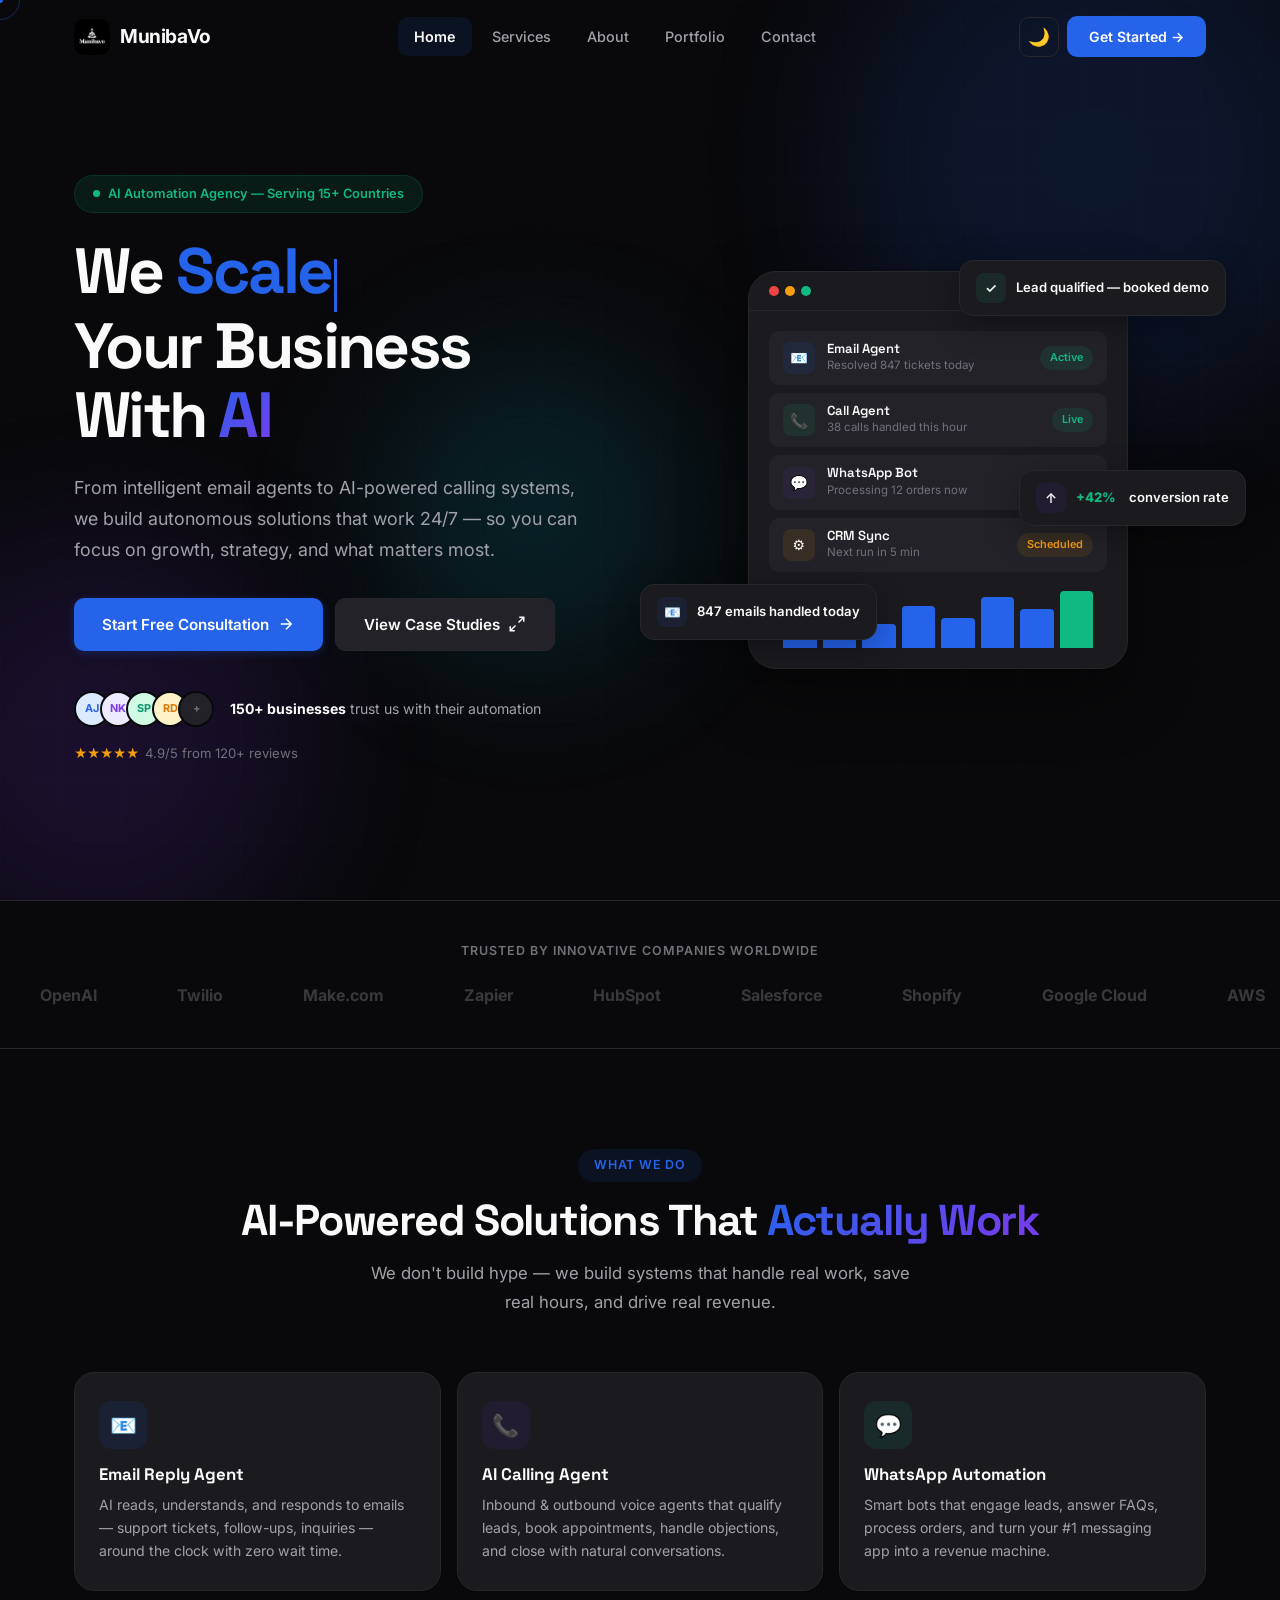
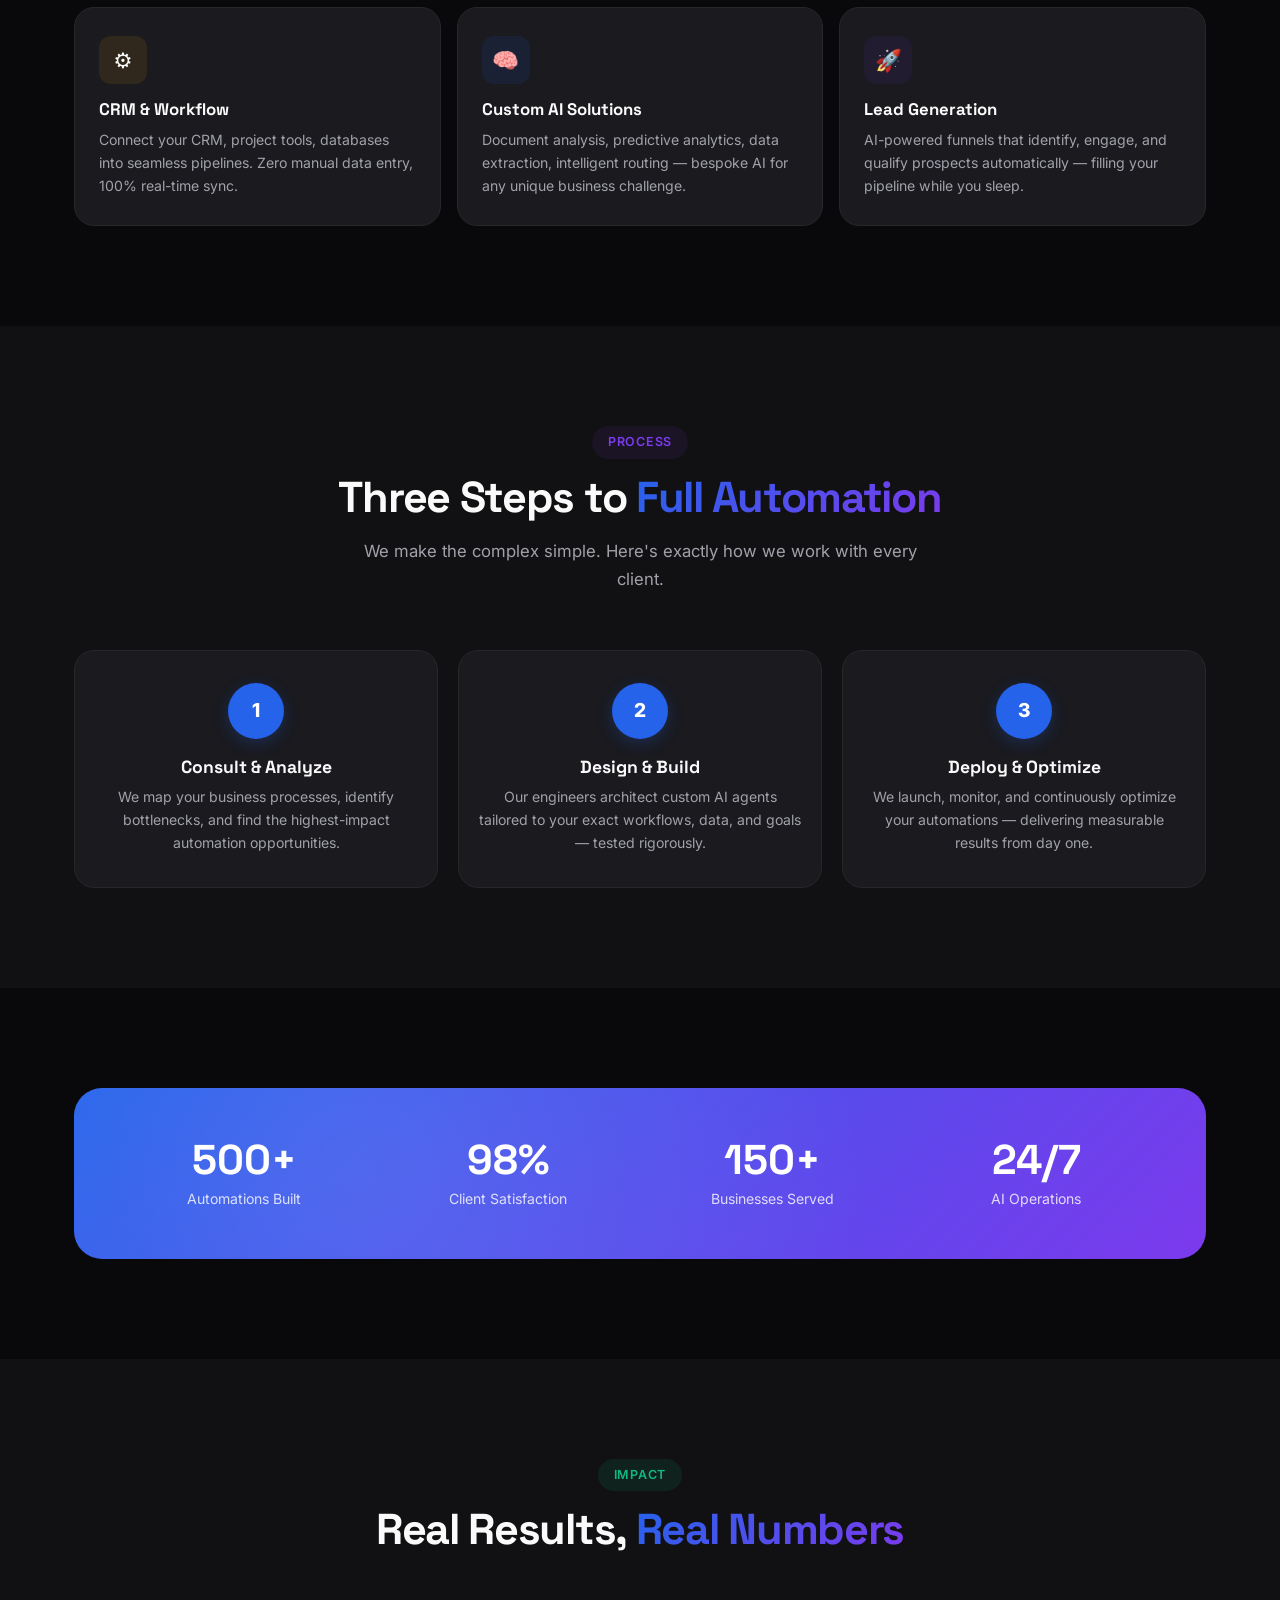
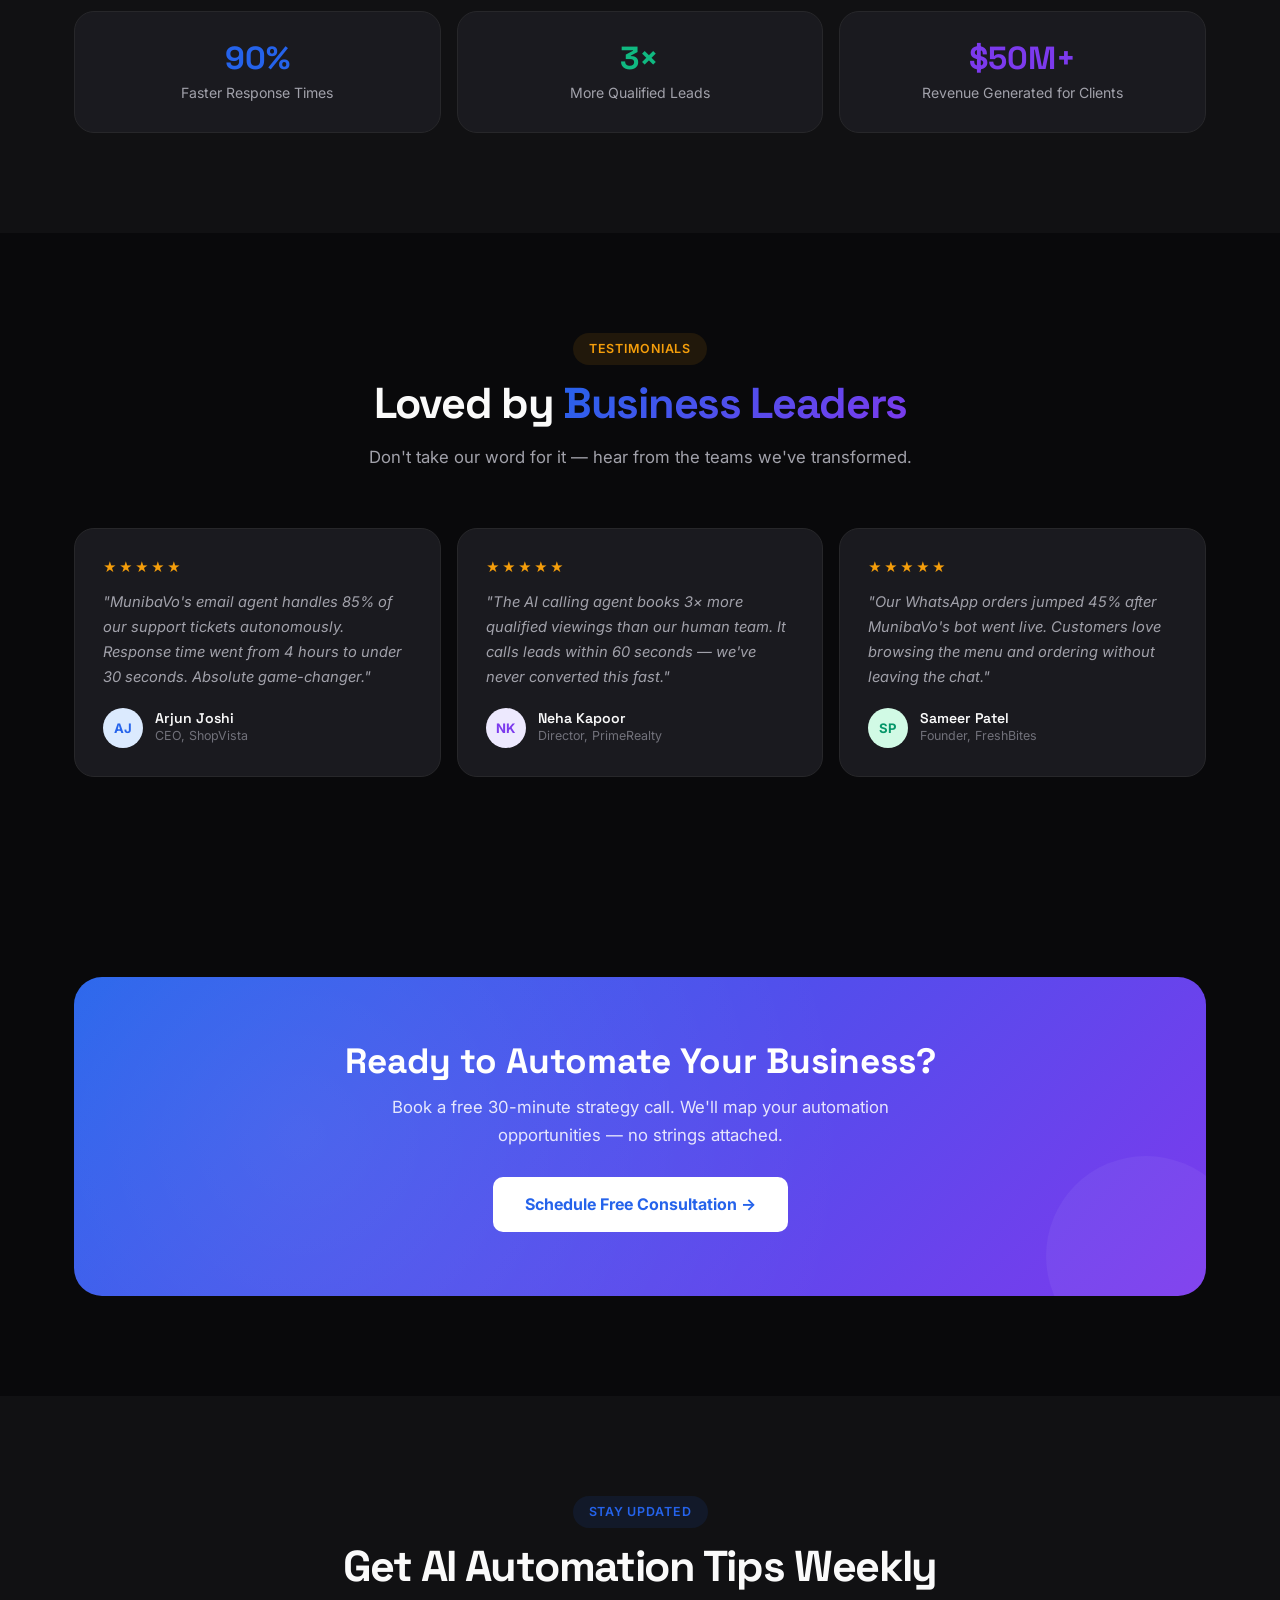
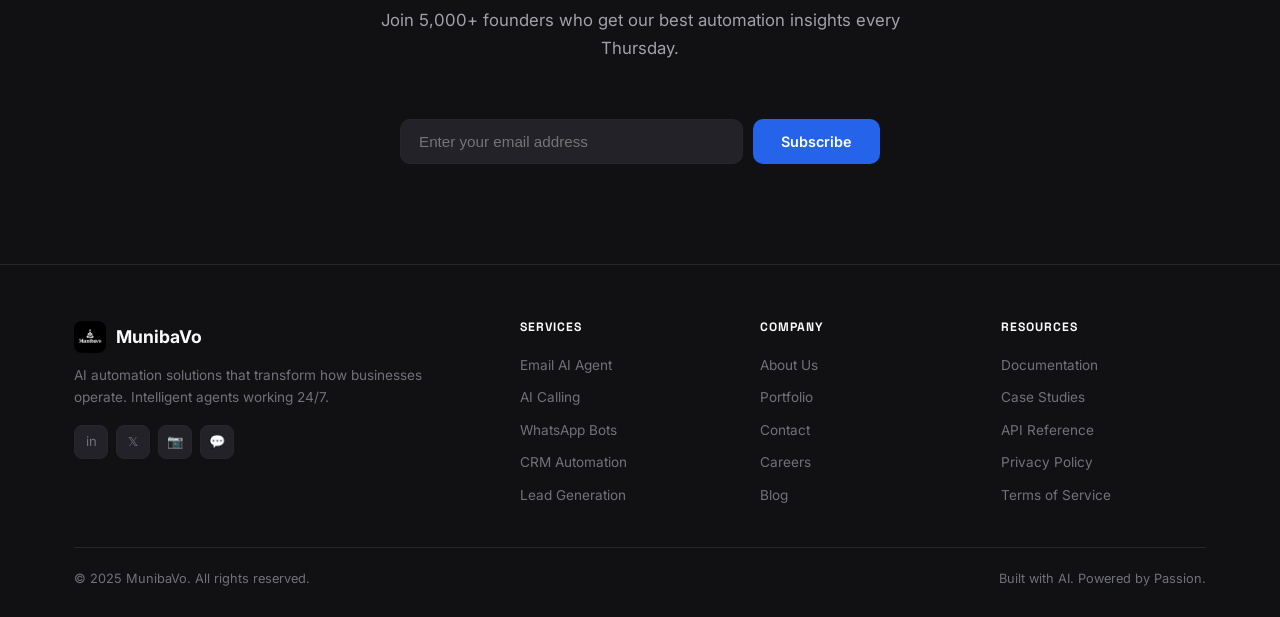
==== index.html @ b60e2e7e "logoaddded" ====
<!DOCTYPE html>
<html lang="en" data-theme="dark">

<head>
  <meta charset="UTF-8">
  <meta name="viewport" content="width=device-width, initial-scale=1.0">
  <title>MunibaVo — Automate Everything. Grow Faster.</title>
  <meta name="description"
    content="MunibaVo is a professional AI automation agency. Email agents, AI calling, WhatsApp bots, CRM automation, custom AI solutions.">
  <link rel="icon" type="image/png" href="logo.png">
  <link rel="preconnect" href="https://fonts.googleapis.com">
  <link rel="preconnect" href="https://fonts.gstatic.com" crossorigin>
  <link
    href="https://fonts.googleapis.com/css2?family=Inter:wght@300;400;500;600;700;800;900&family=Space+Grotesk:wght@400;500;600;700&display=swap"
    rel="stylesheet">
  <link rel="stylesheet" href="styles.css">
</head>

<body>

  <div id="scrollBar"></div>
  <div class="cur-ring" id="curR"></div>
  <div class="cur-dot" id="curD"></div>

  <!-- NAV -->
  <nav class="nav" id="nav">
    <div class="container nav-in">
      <a href="index.html" class="nav-logo"><img src="logo.png" alt="MunibaVo Logo" class="logo-img">MunibaVo</a>
      <div class="nav-links" id="navL">
        <a href="index.html" class="nl-link act" data-page="home">Home</a>
        <a href="services.html" class="nl-link" data-page="services">Services</a>
        <a href="about.html" class="nl-link" data-page="about">About</a>
        <a href="portfolio.html" class="nl-link" data-page="portfolio">Portfolio</a>
        <a href="contact.html" class="nl-link" data-page="contact">Contact</a>
      </div>
      <div class="nav-r">
        <button class="th-btn" id="thBtn" onclick="togTheme()" aria-label="Toggle theme"><span
            id="thI">🌙</span></button>
        <a href="contact.html" class="nav-cta">Get Started →</a>
        <button class="ham" id="ham" onclick="togMob()"
          aria-label="Menu"><span></span><span></span><span></span></button>
      </div>
    </div>
  </nav>
  <div class="mob-ov" id="mobOv" onclick="togMob()"></div>
  <div class="mob-dr" id="mobDr">
    <a href="index.html" class="nl-link act" data-page="home">Home</a>
    <a href="services.html" class="nl-link" data-page="services">Services</a>
    <a href="about.html" class="nl-link" data-page="about">About</a>
    <a href="portfolio.html" class="nl-link" data-page="portfolio">Portfolio</a>
    <a href="contact.html" class="nl-link" data-page="contact">Contact</a>
  </div>

  <!-- HERO -->
  <section class="hero">
    <div class="hero-bg">
      <div class="h-orb h-orb1"></div>
      <div class="h-orb h-orb2"></div>
      <div class="h-orb h-orb3"></div>
      <div class="h-grid"></div>
    </div>
    <div class="container">
      <div class="hero-wrap">
        <div class="hero-left">
          <div class="h-badge rv"><span class="pulse"></span>AI Automation Agency — Serving 15+ Countries</div>
          <h1 class="rv" style="transition-delay:.06s">We <span class="tw-w"><span class="tw-t" id="twT"></span><span
                class="tw-c"></span></span><br>Your Business With <span class="grad-tx">AI</span></h1>
          <p class="hero-desc rv" style="transition-delay:.12s">From intelligent email agents to AI-powered calling
            systems, we build autonomous solutions that work 24/7 — so you can focus on growth, strategy, and what
            matters most.</p>
          <div class="hero-btns rv" style="transition-delay:.18s">
            <a href="contact.html" class="btn btn-p">Start Free Consultation <svg viewBox="0 0 24 24">
                <path d="M5 12h14M12 5l7 7-7 7" />
              </svg></a>
            <a href="portfolio.html" class="btn btn-s">View Case Studies <svg viewBox="0 0 24 24">
                <path d="M15 3h6v6M9 21H3v-6M21 3l-7 7M3 21l7-7" />
              </svg></a>
          </div>
          <div class="h-proof rv" style="transition-delay:.24s">
            <div class="av-stack">
              <div class="av av1">AJ</div>
              <div class="av av2">NK</div>
              <div class="av av3">SP</div>
              <div class="av av4">RD</div>
              <div class="av av5">+</div>
            </div>
            <div class="proof-tx"><strong>150+ businesses</strong> trust us with their automation</div>
          </div>
          <div class="h-trust rv" style="transition-delay:.3s"><span class="star">★★★★★</span><span>4.9/5 from 120+
              reviews</span></div>
        </div>
        <div class="hero-right rv-s" style="transition-delay:.2s">
          <div class="dash-mock">
            <div class="dash-bar">
              <div class="dash-dot dd-r"></div>
              <div class="dash-dot dd-y"></div>
              <div class="dash-dot dd-g"></div>
            </div>
            <div class="dash-body">
              <div class="dash-row">
                <div class="dash-icon di-b">📧</div>
                <div class="dash-info">
                  <h4>Email Agent</h4>
                  <p>Resolved 847 tickets today</p>
                </div>
                <div class="dash-badge db-grn">Active</div>
              </div>
              <div class="dash-row">
                <div class="dash-icon di-g">📞</div>
                <div class="dash-info">
                  <h4>Call Agent</h4>
                  <p>38 calls handled this hour</p>
                </div>
                <div class="dash-badge db-grn">Live</div>
              </div>
              <div class="dash-row">
                <div class="dash-icon di-p">💬</div>
                <div class="dash-info">
                  <h4>WhatsApp Bot</h4>
                  <p>Processing 12 orders now</p>
                </div>
                <div class="dash-badge db-ac">Running</div>
              </div>
              <div class="dash-row">
                <div class="dash-icon di-a">⚙️</div>
                <div class="dash-info">
                  <h4>CRM Sync</h4>
                  <p>Next run in 5 min</p>
                </div>
                <div class="dash-badge db-amb">Scheduled</div>
              </div>
              <div class="dash-chart">
                <div class="chart-bar"></div>
                <div class="chart-bar"></div>
                <div class="chart-bar"></div>
                <div class="chart-bar"></div>
                <div class="chart-bar"></div>
                <div class="chart-bar"></div>
                <div class="chart-bar"></div>
                <div class="chart-bar"></div>
              </div>
            </div>
          </div>
          <div class="float-card fc1">
            <div class="fc-ico fi-g">✓</div>Lead qualified — booked demo
          </div>
          <div class="float-card fc2">
            <div class="fc-ico fi-b">📧</div>847 emails handled today
          </div>
          <div class="float-card fc3">
            <div class="fc-ico fi-p">↑</div><span style="color:var(--grn);font-weight:800">+42%</span>&nbsp;conversion
            rate
          </div>
        </div>
      </div>
    </div>
  </section>

  <!-- MARQUEE -->
  <section class="marquee-sec">
    <div class="marquee-label rv">Trusted by innovative companies worldwide</div>
    <div class="marquee-track" id="mqTrack">
      <span class="mq-item">OpenAI</span><span class="mq-item">Twilio</span><span class="mq-item">Make.com</span><span
        class="mq-item">Zapier</span><span class="mq-item">HubSpot</span><span class="mq-item">Salesforce</span><span
        class="mq-item">Shopify</span><span class="mq-item">Google Cloud</span><span class="mq-item">AWS</span><span
        class="mq-item">Anthropic</span>
      <span class="mq-item">OpenAI</span><span class="mq-item">Twilio</span><span class="mq-item">Make.com</span><span
        class="mq-item">Zapier</span><span class="mq-item">HubSpot</span><span class="mq-item">Salesforce</span><span
        class="mq-item">Shopify</span><span class="mq-item">Google Cloud</span><span class="mq-item">AWS</span><span
        class="mq-item">Anthropic</span>
    </div>
  </section>

  <!-- FEATURES -->
  <section>
    <div class="container">
      <div class="sec-hdr">
        <span class="slabel sl-b rv">What We Do</span>
        <h2 class="sh rv" style="transition-delay:.05s">AI-Powered Solutions That <span class="grad-tx">Actually
            Work</span></h2>
        <p class="ss rv" style="transition-delay:.1s">We don't build hype — we build systems that handle real work, save
          real hours, and drive real revenue.</p>
      </div>
      <div class="feat-grid">
        <div class="card feat-card rv">
          <div class="fi fi-b">📧</div>
          <h3>Email Reply Agent</h3>
          <p>AI reads, understands, and responds to emails — support tickets, follow-ups, inquiries — around the clock
            with zero wait time.</p>
        </div>
        <div class="card feat-card rv" style="transition-delay:.06s">
          <div class="fi fi-p">📞</div>
          <h3>AI Calling Agent</h3>
          <p>Inbound & outbound voice agents that qualify leads, book appointments, handle objections, and close with
            natural conversations.</p>
        </div>
        <div class="card feat-card rv" style="transition-delay:.12s">
          <div class="fi fi-g">💬</div>
          <h3>WhatsApp Automation</h3>
          <p>Smart bots that engage leads, answer FAQs, process orders, and turn your #1 messaging app into a revenue
            machine.</p>
        </div>
        <div class="card feat-card rv" style="transition-delay:.06s">
          <div class="fi fi-a">⚙️</div>
          <h3>CRM & Workflow</h3>
          <p>Connect your CRM, project tools, databases into seamless pipelines. Zero manual data entry, 100% real-time
            sync.</p>
        </div>
        <div class="card feat-card rv" style="transition-delay:.12s">
          <div class="fi fi-b">🧠</div>
          <h3>Custom AI Solutions</h3>
          <p>Document analysis, predictive analytics, data extraction, intelligent routing — bespoke AI for any unique
            business challenge.</p>
        </div>
        <div class="card feat-card rv" style="transition-delay:.18s">
          <div class="fi fi-p">🚀</div>
          <h3>Lead Generation</h3>
          <p>AI-powered funnels that identify, engage, and qualify prospects automatically — filling your pipeline while
            you sleep.</p>
        </div>
      </div>
    </div>
  </section>

  <!-- HOW IT WORKS -->
  <section style="background:var(--bg2)">
    <div class="container">
      <div class="sec-hdr">
        <span class="slabel sl-p rv">Process</span>
        <h2 class="sh rv" style="transition-delay:.05s">Three Steps to <span class="grad-tx">Full Automation</span></h2>
        <p class="ss rv" style="transition-delay:.1s">We make the complex simple. Here's exactly how we work with every
          client.</p>
      </div>
      <div class="how-grid">
        <div class="card how-card rv">
          <div class="hw-n">1</div>
          <h3>Consult & Analyze</h3>
          <p>We map your business processes, identify bottlenecks, and find the highest-impact automation opportunities.
          </p>
        </div>
        <div class="card how-card rv" style="transition-delay:.1s">
          <div class="hw-n">2</div>
          <h3>Design & Build</h3>
          <p>Our engineers architect custom AI agents tailored to your exact workflows, data, and goals — tested
            rigorously.</p>
        </div>
        <div class="card how-card rv" style="transition-delay:.2s">
          <div class="hw-n">3</div>
          <h3>Deploy & Optimize</h3>
          <p>We launch, monitor, and continuously optimize your automations — delivering measurable results from day
            one.</p>
        </div>
      </div>
    </div>
  </section>

  <!-- STATS BANNER -->
  <section>
    <div class="container">
      <div class="stats-banner rv-s">
        <div class="st-bl">
          <h3><span class="counter" data-target="500">0</span>+</h3>
          <p>Automations Built</p>
        </div>
        <div class="st-bl">
          <h3><span class="counter" data-target="98">0</span>%</h3>
          <p>Client Satisfaction</p>
        </div>
        <div class="st-bl">
          <h3><span class="counter" data-target="150">0</span>+</h3>
          <p>Businesses Served</p>
        </div>
        <div class="st-bl">
          <h3><span class="counter" data-target="24">0</span>/7</h3>
          <p>AI Operations</p>
        </div>
      </div>
    </div>
  </section>

  <!-- RESULTS ROW -->
  <section style="background:var(--bg2)">
    <div class="container">
      <div class="sec-hdr">
        <span class="slabel sl-g rv">Impact</span>
        <h2 class="sh rv" style="transition-delay:.05s">Real Results, <span class="grad-tx">Real Numbers</span></h2>
      </div>
      <div class="results-row">
        <div class="result-card rv">
          <h3 class="rc-b">90%</h3>
          <p>Faster Response Times</p>
        </div>
        <div class="result-card rv" style="transition-delay:.08s">
          <h3 class="rc-g">3×</h3>
          <p>More Qualified Leads</p>
        </div>
        <div class="result-card rv" style="transition-delay:.16s">
          <h3 class="rc-p">$50M+</h3>
          <p>Revenue Generated for Clients</p>
        </div>
      </div>
    </div>
  </section>

  <!-- TESTIMONIALS -->
  <section>
    <div class="container">
      <div class="sec-hdr">
        <span class="slabel sl-a rv">Testimonials</span>
        <h2 class="sh rv" style="transition-delay:.05s">Loved by <span class="grad-tx">Business Leaders</span></h2>
        <p class="ss rv" style="transition-delay:.1s">Don't take our word for it — hear from the teams we've
          transformed.</p>
      </div>
      <div class="test-grid">
        <div class="card test-card rv">
          <div class="test-stars">★★★★★</div>
          <blockquote>"MunibaVo's email agent handles 85% of our support tickets autonomously. Response time went from 4
            hours to under 30 seconds. Absolute game-changer."</blockquote>
          <div class="test-auth">
            <div class="test-av ta1">AJ</div>
            <div class="test-meta">
              <h4>Arjun Joshi</h4>
              <p>CEO, ShopVista</p>
            </div>
          </div>
        </div>
        <div class="card test-card rv" style="transition-delay:.08s">
          <div class="test-stars">★★★★★</div>
          <blockquote>"The AI calling agent books 3× more qualified viewings than our human team. It calls leads within
            60 seconds — we've never converted this fast."</blockquote>
          <div class="test-auth">
            <div class="test-av ta2">NK</div>
            <div class="test-meta">
              <h4>Neha Kapoor</h4>
              <p>Director, PrimeRealty</p>
            </div>
          </div>
        </div>
        <div class="card test-card rv" style="transition-delay:.16s">
          <div class="test-stars">★★★★★</div>
          <blockquote>"Our WhatsApp orders jumped 45% after MunibaVo's bot went live. Customers love browsing the menu
            and ordering without leaving the chat."</blockquote>
          <div class="test-auth">
            <div class="test-av ta3">SP</div>
            <div class="test-meta">
              <h4>Sameer Patel</h4>
              <p>Founder, FreshBites</p>
            </div>
          </div>
        </div>
      </div>
    </div>
  </section>

  <!-- CTA BANNER -->
  <section>
    <div class="container">
      <div class="cta-ban rv-s">
        <h2>Ready to Automate Your Business?</h2>
        <p>Book a free 30-minute strategy call. We'll map your automation opportunities — no strings attached.</p>
        <a href="contact.html" class="btn-w">Schedule Free Consultation →</a>
      </div>
    </div>
  </section>

  <!-- NEWSLETTER -->
  <section class="nl-sec" style="background:var(--bg2)">
    <div class="container">
      <div class="sec-hdr">
        <span class="slabel sl-b rv">Stay Updated</span>
        <h2 class="sh rv" style="transition-delay:.05s">Get AI Automation Tips Weekly</h2>
        <p class="ss rv" style="transition-delay:.1s">Join 5,000+ founders who get our best automation insights every
          Thursday.</p>
      </div>
      <div class="nl-form rv" style="transition-delay:.15s">
        <input type="email" placeholder="Enter your email address" id="nlEmail">
        <button
          onclick="document.getElementById('nlEmail').value='';this.textContent='Subscribed ✓';setTimeout(()=>this.textContent='Subscribe',2000)">Subscribe</button>
      </div>
    </div>
  </section>

  <!-- FOOTER -->
  <footer class="ftr">
    <div class="container">
      <div class="ftr-grid">
        <div class="ftr-brand">
          <div class="ftr-logo"><img src="logo.png" alt="MunibaVo Logo" class="ftr-logo-img">MunibaVo</div>
          <p>AI automation solutions that transform how businesses operate. Intelligent agents working 24/7.</p>
          <div class="ftr-soc"><a href="#" aria-label="LinkedIn">in</a><a href="#" aria-label="Twitter">𝕏</a><a
              href="#" aria-label="Instagram">📷</a><a href="#" aria-label="WhatsApp">💬</a></div>
        </div>
        <div class="ftr-col">
          <h4>Services</h4><a href="services.html">Email AI Agent</a><a href="services.html">AI Calling</a><a
            href="services.html">WhatsApp Bots</a><a href="services.html">CRM Automation</a><a href="services.html">Lead
            Generation</a>
        </div>
        <div class="ftr-col">
          <h4>Company</h4><a href="about.html">About Us</a><a href="portfolio.html">Portfolio</a><a
            href="contact.html">Contact</a><a href="#">Careers</a><a href="#">Blog</a>
        </div>
        <div class="ftr-col">
          <h4>Resources</h4><a href="#">Documentation</a><a href="#">Case Studies</a><a href="#">API Reference</a><a
            href="#">Privacy Policy</a><a href="#">Terms of Service</a>
        </div>
      </div>
      <div class="ftr-bot">
        <p>© 2025 MunibaVo. All rights reserved.</p>
        <p>Built with AI. Powered by Passion.</p>
      </div>
    </div>
  </footer>

  <script src="script.js"></script>
  <script>
    /* ── Typewriter (home page only) ── */
    const tw = ['Automate', 'Scale', 'Optimize', 'Transform', 'Supercharge'];
    let ti = 0, tc = 0, td = false; const tE = document.getElementById('twT');
    (function t() { const w = tw[ti]; if (td) { tc--; tE.textContent = w.substring(0, tc); if (!tc) { td = false; ti = (ti + 1) % tw.length; setTimeout(t, 350); return } setTimeout(t, 40) } else { tc++; tE.textContent = w.substring(0, tc); if (tc === w.length) { td = true; setTimeout(t, 1800); return } setTimeout(t, 90) } })();
  </script>
</body>

</html>
---- styles.css ----
:root {
  --font-h: 'Space Grotesk', system-ui, sans-serif;
  --font-b: 'Inter', system-ui, sans-serif;
  --ease: cubic-bezier(.4, 0, .2, 1);
  --spring: cubic-bezier(.34, 1.56, .64, 1);
  --r: 14px;
  --r-sm: 10px;
  --r-lg: 20px;
  --r-xl: 28px;
  --tr: .3s var(--ease);
}

[data-theme="dark"] {
  --bg: #09090B;
  --bg2: #111113;
  --bg3: #18181B;
  --card: #1A1A1F;
  --card-h: #202027;
  --nav: rgba(9, 9, 11, .82);
  --surf: #222228;
  --surf2: #2A2A32;
  --brd: #27272A;
  --brd-h: #3F3F46;
  --tx: #FAFAFA;
  --tx2: #A1A1AA;
  --tx3: #71717A;
  --ac: #2563EB;
  --ac-h: #3B82F6;
  --ac-s: rgba(37, 99, 235, .10);
  --ac2: #7C3AED;
  --ac2-s: rgba(124, 58, 237, .08);
  --grn: #10B981;
  --grn-s: rgba(16, 185, 129, .10);
  --amb: #F59E0B;
  --amb-s: rgba(245, 158, 11, .10);
  --red: #EF4444;
  --red-s: rgba(239, 68, 68, .08);
  --sh: 0 1px 3px rgba(0, 0, 0, .4);
  --sh-l: 0 8px 32px rgba(0, 0, 0, .3);
  --sh-xl: 0 24px 64px rgba(0, 0, 0, .4);
  --cur: 37, 99, 235;
  --grad: linear-gradient(135deg, #2563EB, #7C3AED);
  --grad2: linear-gradient(135deg, #2563EB 0%, #06B6D4 100%);
}

[data-theme="light"] {
  --bg: #FFFFFF;
  --bg2: #F9FAFB;
  --bg3: #F3F4F6;
  --card: #FFFFFF;
  --card-h: #F9FAFB;
  --nav: rgba(255, 255, 255, .85);
  --surf: #F3F4F6;
  --surf2: #E5E7EB;
  --brd: #E5E7EB;
  --brd-h: #D1D5DB;
  --tx: #111827;
  --tx2: #6B7280;
  --tx3: #9CA3AF;
  --ac: #2563EB;
  --ac-h: #1D4ED8;
  --ac-s: rgba(37, 99, 235, .06);
  --ac2: #7C3AED;
  --ac2-s: rgba(124, 58, 237, .05);
  --grn: #059669;
  --grn-s: rgba(5, 150, 105, .06);
  --amb: #D97706;
  --amb-s: rgba(217, 119, 6, .06);
  --red: #DC2626;
  --red-s: rgba(220, 38, 38, .06);
  --sh: 0 1px 3px rgba(0, 0, 0, .05);
  --sh-l: 0 8px 32px rgba(0, 0, 0, .06);
  --sh-xl: 0 24px 64px rgba(0, 0, 0, .07);
  --cur: 37, 99, 235;
  --grad: linear-gradient(135deg, #2563EB, #7C3AED);
  --grad2: linear-gradient(135deg, #2563EB 0%, #06B6D4 100%);
}

*,
*::before,
*::after {
  margin: 0;
  padding: 0;
  box-sizing: border-box
}

html {
  scroll-behavior: smooth
}

body {
  font-family: var(--font-b);
  background: var(--bg);
  color: var(--tx);
  line-height: 1.65;
  overflow-x: hidden;
  transition: background .35s var(--ease), color .35s var(--ease)
}

a {
  color: inherit;
  text-decoration: none
}

button {
  font-family: var(--font-b);
  border: none;
  background: none;
  cursor: pointer
}

img {
  max-width: 100%;
  display: block
}

ul {
  list-style: none
}

h1,
h2,
h3,
h4,
h5,
h6 {
  font-family: var(--font-h);
  line-height: 1.15;
  font-weight: 700
}

::-webkit-scrollbar {
  width: 5px
}

::-webkit-scrollbar-track {
  background: var(--bg2)
}

::-webkit-scrollbar-thumb {
  background: var(--brd-h);
  border-radius: 5px
}

.container {
  max-width: 1180px;
  margin: 0 auto;
  padding: 0 24px
}

/* ── Cursor ── */
@media(hover:hover)and(pointer:fine) {

  body,
  a,
  button,
  input,
  select,
  textarea {
    cursor: none
  }
}

.cur-ring {
  position: fixed;
  width: 40px;
  height: 40px;
  border-radius: 50%;
  border: 1.5px solid rgba(var(--cur), .35);
  pointer-events: none;
  z-index: 99999;
  transform: translate(-50%, -50%);
  transition: width .3s var(--spring), height .3s var(--spring), border-color .3s, background .3s;
  will-change: transform
}

.cur-ring.hov {
  width: 56px;
  height: 56px;
  background: rgba(var(--cur), .06);
  border-color: rgba(var(--cur), .5)
}

.cur-ring.click {
  width: 32px;
  height: 32px;
  border-color: rgba(var(--cur), .7)
}

.cur-dot {
  position: fixed;
  width: 6px;
  height: 6px;
  border-radius: 50%;
  background: rgb(var(--cur));
  pointer-events: none;
  z-index: 100000;
  transform: translate(-50%, -50%);
  will-change: transform;
  transition: transform .15s var(--spring)
}

.cur-dot.click {
  transform: translate(-50%, -50%) scale(.6)
}

/* ── Scroll Bar ── */
#scrollBar {
  position: fixed;
  top: 0;
  left: 0;
  height: 3px;
  z-index: 10001;
  background: var(--grad);
  width: 0
}

/* ── Nav ── */
.nav {
  position: fixed;
  top: 0;
  left: 0;
  width: 100%;
  z-index: 1000;
  padding: 16px 0;
  transition: all .35s var(--ease)
}

.nav.scrolled {
  background: var(--nav);
  backdrop-filter: blur(18px);
  -webkit-backdrop-filter: blur(18px);
  border-bottom: 1px solid var(--brd);
  padding: 10px 0
}

.nav-in {
  display: flex;
  align-items: center;
  justify-content: space-between
}

.nav-logo {
  display: flex;
  align-items: center;
  gap: 10px;
  font-weight: 700;
  font-size: 1.2rem;
  letter-spacing: -.02em
}

.logo-img {
  width: 36px;
  height: 36px;
  border-radius: 10px;
  object-fit: cover;
  transition: transform .4s var(--spring)
}

.nav-logo:hover .logo-img {
  transform: rotate(-12deg) scale(1.08)
}

.nav-links {
  display: flex;
  align-items: center;
  gap: 4px
}

.nl-link {
  padding: 8px 16px;
  border-radius: var(--r-sm);
  font-size: .9rem;
  font-weight: 500;
  color: var(--tx2);
  transition: all var(--tr);
  position: relative
}

.nl-link:hover,
.nl-link.act {
  color: var(--tx);
  background: var(--ac-s)
}

.nl-link.act {
  font-weight: 600
}

.nav-r {
  display: flex;
  align-items: center;
  gap: 8px
}

.th-btn {
  width: 40px;
  height: 40px;
  border-radius: var(--r-sm);
  border: 1px solid var(--brd);
  display: grid;
  place-items: center;
  color: var(--tx2);
  transition: all var(--tr);
  font-size: 1.1rem
}

.th-btn:hover {
  border-color: var(--brd-h);
  color: var(--tx);
  background: var(--surf)
}

.nav-cta {
  padding: 9px 22px;
  border-radius: var(--r-sm);
  background: var(--ac);
  color: #fff;
  font-weight: 600;
  font-size: .88rem;
  transition: all var(--tr)
}

.nav-cta:hover {
  background: var(--ac-h);
  transform: translateY(-1px);
  box-shadow: 0 4px 16px rgba(37, 99, 235, .3)
}

.ham {
  display: none;
  flex-direction: column;
  gap: 5px;
  padding: 8px;
  z-index: 1001
}

.ham span {
  display: block;
  width: 22px;
  height: 2px;
  background: var(--tx);
  border-radius: 2px;
  transition: all .3s var(--ease)
}

.ham.on span:nth-child(1) {
  transform: rotate(45deg) translate(5px, 5px)
}

.ham.on span:nth-child(2) {
  opacity: 0
}

.ham.on span:nth-child(3) {
  transform: rotate(-45deg) translate(5px, -5px)
}

.mob-ov {
  position: fixed;
  inset: 0;
  background: rgba(0, 0, 0, .5);
  z-index: 998;
  opacity: 0;
  pointer-events: none;
  transition: opacity .3s
}

.mob-ov.show {
  opacity: 1;
  pointer-events: all
}

.mob-dr {
  position: fixed;
  top: 0;
  right: -100%;
  width: 280px;
  height: 100vh;
  z-index: 999;
  background: var(--bg);
  border-left: 1px solid var(--brd);
  padding: 90px 24px 24px;
  transition: right .35s var(--ease)
}

.mob-dr.open {
  right: 0
}

.mob-dr .nl-link {
  display: block;
  padding: 14px 16px;
  font-size: 1.05rem;
  border-radius: var(--r-sm)
}

/* ── Section ── */
section {
  padding: 100px 0
}

.slabel {
  display: inline-flex;
  align-items: center;
  gap: 6px;
  padding: 6px 16px;
  border-radius: 50px;
  font-size: .78rem;
  font-weight: 600;
  text-transform: uppercase;
  letter-spacing: .06em;
  margin-bottom: 14px
}

.sl-b {
  background: var(--ac-s);
  color: var(--ac)
}

.sl-p {
  background: var(--ac2-s);
  color: var(--ac2)
}

.sl-g {
  background: var(--grn-s);
  color: var(--grn)
}

.sl-a {
  background: var(--amb-s);
  color: var(--amb)
}

.sh {
  font-size: clamp(1.7rem, 4vw, 2.7rem);
  font-weight: 800;
  letter-spacing: -.03em;
  margin-bottom: 14px
}

.ss {
  color: var(--tx2);
  font-size: 1.05rem;
  max-width: 560px;
  line-height: 1.7
}

.sec-hdr {
  text-align: center;
  margin-bottom: 56px
}

.sec-hdr .ss {
  margin: 0 auto
}

.grad-tx {
  background: var(--grad);
  -webkit-background-clip: text;
  -webkit-text-fill-color: transparent;
  background-clip: text
}

/* ── Btns ── */
.btn {
  display: inline-flex;
  align-items: center;
  gap: 8px;
  padding: 13px 28px;
  border-radius: var(--r-sm);
  font-weight: 600;
  font-size: .95rem;
  transition: all var(--tr);
  position: relative;
  overflow: hidden
}

.btn-p {
  background: var(--ac);
  color: #fff;
  box-shadow: 0 2px 8px rgba(37, 99, 235, .25)
}

.btn-p:hover {
  background: var(--ac-h);
  transform: translateY(-2px);
  box-shadow: 0 8px 24px rgba(37, 99, 235, .3)
}

.btn-s {
  background: var(--surf);
  color: var(--tx);
  border: 1px solid var(--brd)
}

.btn-s:hover {
  border-color: var(--brd-h);
  background: var(--card-h);
  transform: translateY(-2px)
}

.btn-g {
  background: var(--grad);
  color: #fff;
  box-shadow: 0 2px 8px rgba(37, 99, 235, .25)
}

.btn-g:hover {
  transform: translateY(-2px);
  box-shadow: 0 8px 24px rgba(37, 99, 235, .35)
}

.btn svg {
  width: 18px;
  height: 18px;
  stroke: currentColor;
  fill: none;
  stroke-width: 2
}

.btn .ripple {
  position: absolute;
  border-radius: 50%;
  background: rgba(255, 255, 255, .25);
  transform: scale(0);
  animation: rip .55s linear
}

@keyframes rip {
  to {
    transform: scale(4);
    opacity: 0
  }
}

/* ── Cards ── */
.card {
  background: var(--card);
  border: 1px solid var(--brd);
  border-radius: var(--r-lg);
  padding: 32px;
  transition: all .35s var(--ease);
  position: relative;
  overflow: hidden
}

.card::before {
  content: '';
  position: absolute;
  top: 0;
  left: -100%;
  width: 60%;
  height: 100%;
  background: linear-gradient(90deg, transparent, rgba(255, 255, 255, .03), transparent);
  transition: left .6s var(--ease);
  pointer-events: none
}

.card:hover::before {
  left: 130%
}

.card:hover {
  border-color: var(--brd-h);
  box-shadow: var(--sh-l);
  transform: translateY(-5px)
}

/* ── Reveals ── */
.rv {
  opacity: 0;
  transform: translateY(28px);
  transition: opacity .65s var(--ease), transform .65s var(--ease)
}

.rv.vis {
  opacity: 1;
  transform: translateY(0)
}

.rv-l {
  opacity: 0;
  transform: translateX(-28px);
  transition: opacity .65s var(--ease), transform .65s var(--ease)
}

.rv-l.vis {
  opacity: 1;
  transform: translateX(0)
}

.rv-r {
  opacity: 0;
  transform: translateX(28px);
  transition: opacity .65s var(--ease), transform .65s var(--ease)
}

.rv-r.vis {
  opacity: 1;
  transform: translateX(0)
}

.rv-s {
  opacity: 0;
  transform: scale(.92);
  transition: opacity .65s var(--ease), transform .65s var(--ease)
}

.rv-s.vis {
  opacity: 1;
  transform: scale(1)
}

.rv-ro {
  opacity: 0;
  transform: rotate(-4deg) translateY(20px);
  transition: opacity .65s var(--ease), transform .65s var(--ease)
}

.rv-ro.vis {
  opacity: 1;
  transform: rotate(0) translateY(0)
}

@media(prefers-reduced-motion:reduce) {

  .rv,
  .rv-l,
  .rv-r,
  .rv-s,
  .rv-ro {
    opacity: 1;
    transform: none;
    transition: none
  }
}

/* ══════════════════════════
   HOME – HERO
══════════════════════════ */
.hero {
  min-height: 100vh;
  display: flex;
  align-items: center;
  padding: 120px 24px 80px;
  position: relative;
  overflow: hidden
}

.hero-bg {
  position: absolute;
  inset: 0;
  z-index: 0;
  overflow: hidden
}

.h-orb {
  position: absolute;
  border-radius: 50%;
  filter: blur(80px);
  opacity: .15;
  will-change: transform
}

.h-orb1 {
  width: 500px;
  height: 500px;
  background: var(--ac);
  top: -10%;
  right: -5%;
  animation: ob1 22s ease-in-out infinite
}

.h-orb2 {
  width: 400px;
  height: 400px;
  background: var(--ac2);
  bottom: -5%;
  left: -8%;
  animation: ob2 26s ease-in-out infinite
}

.h-orb3 {
  width: 300px;
  height: 300px;
  background: #06B6D4;
  top: 40%;
  left: 30%;
  animation: ob3 20s ease-in-out infinite
}

@keyframes ob1 {

  0%,
  100% {
    transform: translate(0, 0)
  }

  50% {
    transform: translate(-40px, 30px)
  }
}

@keyframes ob2 {

  0%,
  100% {
    transform: translate(0, 0)
  }

  50% {
    transform: translate(30px, -20px)
  }
}

@keyframes ob3 {

  0%,
  100% {
    transform: translate(0, 0)
  }

  50% {
    transform: translate(20px, 30px)
  }
}

.h-grid {
  position: absolute;
  inset: 0;
  opacity: .025;
  background-image: linear-gradient(var(--tx3) 1px, transparent 1px), linear-gradient(90deg, var(--tx3) 1px, transparent 1px);
  background-size: 60px 60px
}

.hero-wrap {
  position: relative;
  z-index: 1;
  display: grid;
  grid-template-columns: 1fr 1fr;
  gap: 60px;
  align-items: center
}

.hero-left {
  max-width: 600px
}

.h-badge {
  display: inline-flex;
  align-items: center;
  gap: 8px;
  padding: 7px 18px;
  border-radius: 50px;
  background: var(--grn-s);
  color: var(--grn);
  font-size: .8rem;
  font-weight: 600;
  margin-bottom: 24px;
  border: 1px solid rgba(16, 185, 129, .15)
}

.h-badge .pulse {
  width: 7px;
  height: 7px;
  border-radius: 50%;
  background: var(--grn);
  animation: pls 2s ease-in-out infinite
}

@keyframes pls {

  0%,
  100% {
    box-shadow: 0 0 0 0 rgba(16, 185, 129, .5)
  }

  50% {
    box-shadow: 0 0 0 7px rgba(16, 185, 129, 0)
  }
}

.hero h1 {
  font-size: clamp(2.5rem, 5.5vw, 4rem);
  font-weight: 900;
  letter-spacing: -.04em;
  margin-bottom: 22px;
  line-height: 1.08
}

.tw-w {
  display: inline-block;
  position: relative;
  min-width: 200px
}

.tw-t {
  color: var(--ac)
}

.tw-c {
  display: inline-block;
  width: 3px;
  height: .82em;
  background: var(--ac);
  margin-left: 2px;
  vertical-align: text-bottom;
  animation: blk .7s step-end infinite
}

@keyframes blk {
  50% {
    opacity: 0
  }
}

.hero-desc {
  font-size: 1.12rem;
  color: var(--tx2);
  margin-bottom: 32px;
  max-width: 520px;
  line-height: 1.75
}

.hero-btns {
  display: flex;
  gap: 12px;
  flex-wrap: wrap;
  margin-bottom: 40px
}

.h-proof {
  display: flex;
  align-items: center;
  gap: 16px;
  flex-wrap: wrap
}

.av-stack {
  display: flex
}

.av {
  width: 36px;
  height: 36px;
  border-radius: 50%;
  border: 2.5px solid var(--bg);
  margin-left: -10px;
  display: grid;
  place-items: center;
  font-size: .68rem;
  font-weight: 700
}

.av:first-child {
  margin-left: 0
}

.av1 {
  background: #DBEAFE;
  color: #2563EB
}

.av2 {
  background: #EDE9FE;
  color: #7C3AED
}

.av3 {
  background: #D1FAE5;
  color: #059669
}

.av4 {
  background: #FEF3C7;
  color: #D97706
}

.av5 {
  background: var(--surf);
  color: var(--tx3)
}

.proof-tx {
  font-size: .88rem;
  color: var(--tx2)
}

.proof-tx strong {
  color: var(--tx);
  font-weight: 700
}

.h-trust {
  display: flex;
  align-items: center;
  gap: 6px;
  margin-top: 16px
}

.h-trust .star {
  color: var(--amb);
  font-size: .8rem
}

.h-trust span {
  font-size: .82rem;
  color: var(--tx3)
}

/* Hero Right – Animated Visual */
.hero-right {
  position: relative;
  display: flex;
  justify-content: center;
  align-items: center;
  height: 460px
}

.dash-mock {
  width: 380px;
  background: var(--card);
  border: 1px solid var(--brd);
  border-radius: var(--r-xl);
  padding: 0;
  overflow: hidden;
  box-shadow: var(--sh-xl);
  animation: float-d 6s ease-in-out infinite;
  position: relative;
}

@keyframes float-d {

  0%,
  100% {
    transform: translateY(0)
  }

  50% {
    transform: translateY(-12px)
  }
}

.dash-bar {
  display: flex;
  align-items: center;
  gap: 6px;
  padding: 14px 20px;
  border-bottom: 1px solid var(--brd)
}

.dash-dot {
  width: 10px;
  height: 10px;
  border-radius: 50%
}

.dd-r {
  background: #EF4444
}

.dd-y {
  background: #F59E0B
}

.dd-g {
  background: #10B981
}

.dash-body {
  padding: 20px
}

.dash-row {
  display: flex;
  align-items: center;
  gap: 12px;
  padding: 10px 14px;
  border-radius: var(--r-sm);
  margin-bottom: 8px;
  background: var(--surf);
  transition: all .3s;
  animation: dash-in .5s var(--ease) both
}

.dash-row:nth-child(1) {
  animation-delay: .2s
}

.dash-row:nth-child(2) {
  animation-delay: .4s
}

.dash-row:nth-child(3) {
  animation-delay: .6s
}

.dash-row:nth-child(4) {
  animation-delay: .8s
}

@keyframes dash-in {
  from {
    opacity: 0;
    transform: translateX(-12px)
  }

  to {
    opacity: 1;
    transform: translateX(0)
  }
}

.dash-icon {
  width: 32px;
  height: 32px;
  border-radius: 8px;
  display: grid;
  place-items: center;
  font-size: .9rem;
  flex-shrink: 0
}

.di-b {
  background: var(--ac-s)
}

.di-g {
  background: var(--grn-s)
}

.di-p {
  background: var(--ac2-s)
}

.di-a {
  background: var(--amb-s)
}

.dash-info {
  flex: 1
}

.dash-info h4 {
  font-size: .82rem;
  font-weight: 600
}

.dash-info p {
  font-size: .72rem;
  color: var(--tx3)
}

.dash-badge {
  padding: 3px 10px;
  border-radius: 50px;
  font-size: .68rem;
  font-weight: 600
}

.db-grn {
  background: var(--grn-s);
  color: var(--grn)
}

.db-ac {
  background: var(--ac-s);
  color: var(--ac)
}

.db-amb {
  background: var(--amb-s);
  color: var(--amb)
}

.dash-chart {
  margin-top: 16px;
  height: 60px;
  display: flex;
  align-items: flex-end;
  gap: 6px;
  padding: 0 14px
}

.chart-bar {
  flex: 1;
  background: var(--ac);
  border-radius: 4px 4px 0 0;
  animation: bar-grow 1s var(--spring) both;
  transform-origin: bottom
}

@keyframes bar-grow {
  from {
    transform: scaleY(0)
  }

  to {
    transform: scaleY(1)
  }
}

.chart-bar:nth-child(1) {
  height: 30%;
  animation-delay: .3s
}

.chart-bar:nth-child(2) {
  height: 55%;
  animation-delay: .4s
}

.chart-bar:nth-child(3) {
  height: 40%;
  animation-delay: .5s
}

.chart-bar:nth-child(4) {
  height: 70%;
  animation-delay: .6s
}

.chart-bar:nth-child(5) {
  height: 50%;
  animation-delay: .7s
}

.chart-bar:nth-child(6) {
  height: 85%;
  animation-delay: .8s
}

.chart-bar:nth-child(7) {
  height: 65%;
  animation-delay: .9s
}

.chart-bar:nth-child(8) {
  height: 95%;
  animation-delay: 1s;
  background: var(--grn)
}

/* Floating mini cards */
.float-card {
  position: absolute;
  background: var(--card);
  border: 1px solid var(--brd);
  border-radius: var(--r);
  padding: 12px 16px;
  box-shadow: var(--sh-l);
  display: flex;
  align-items: center;
  gap: 10px;
  font-size: .82rem;
  font-weight: 600;
  white-space: nowrap;
  z-index: 2;
}

.fc1 {
  top: 20px;
  right: -20px;
  animation: fc-f 5s ease-in-out infinite
}

.fc2 {
  bottom: 60px;
  left: -30px;
  animation: fc-f 6s ease-in-out infinite .5s
}

.fc3 {
  top: 50%;
  right: -40px;
  animation: fc-f 5.5s ease-in-out infinite 1s
}

@keyframes fc-f {

  0%,
  100% {
    transform: translateY(0)
  }

  50% {
    transform: translateY(-8px)
  }
}

.fc-ico {
  width: 30px;
  height: 30px;
  border-radius: 8px;
  display: grid;
  place-items: center;
  font-size: .85rem
}

/* ── Marquee ── */
.marquee-sec {
  padding: 40px 0;
  border-top: 1px solid var(--brd);
  border-bottom: 1px solid var(--brd);
  overflow: hidden
}

.marquee-label {
  text-align: center;
  font-size: .78rem;
  color: var(--tx3);
  text-transform: uppercase;
  letter-spacing: .08em;
  font-weight: 600;
  margin-bottom: 20px
}

.marquee-track {
  display: flex;
  animation: marq 25s linear infinite;
  width: max-content
}

.marquee-track:hover {
  animation-play-state: paused
}

@keyframes marq {
  to {
    transform: translateX(-50%)
  }
}

.mq-item {
  padding: 0 40px;
  font-size: 1rem;
  font-weight: 700;
  color: var(--tx3);
  opacity: .45;
  white-space: nowrap;
  transition: opacity .3s
}

.mq-item:hover {
  opacity: .9
}

/* ── Features ── */
.feat-grid {
  display: grid;
  grid-template-columns: repeat(3, 1fr);
  gap: 16px
}

.feat-card {
  padding: 28px 24px
}

.fi {
  width: 48px;
  height: 48px;
  border-radius: 12px;
  display: grid;
  place-items: center;
  font-size: 1.35rem;
  margin-bottom: 16px;
  transition: transform .4s var(--spring)
}

.feat-card:hover .fi {
  transform: scale(1.15) rotate(-6deg)
}

.fi-b {
  background: var(--ac-s)
}

.fi-p {
  background: var(--ac2-s)
}

.fi-g {
  background: var(--grn-s)
}

.fi-a {
  background: var(--amb-s)
}

.fi-r {
  background: var(--red-s)
}

.feat-card h3 {
  font-size: 1.05rem;
  font-weight: 700;
  margin-bottom: 8px
}

.feat-card p {
  color: var(--tx2);
  font-size: .88rem;
  line-height: 1.65
}

/* ── Num Ticker ── */
.stats-banner {
  display: grid;
  grid-template-columns: repeat(4, 1fr);
  gap: 20px;
  padding: 48px;
  border-radius: var(--r-xl);
  background: var(--grad);
  color: #fff;
  position: relative;
  overflow: hidden
}

.stats-banner::before {
  content: '';
  position: absolute;
  inset: 0;
  background: radial-gradient(circle at 25% 50%, rgba(255, 255, 255, .1) 0%, transparent 60%)
}

.st-bl {
  text-align: center;
  position: relative;
  z-index: 1
}

.st-bl h3 {
  font-size: clamp(1.8rem, 3.5vw, 2.6rem);
  font-weight: 900;
  margin-bottom: 4px
}

.st-bl p {
  opacity: .8;
  font-size: .88rem
}

/* ── How it Works ── */
.how-grid {
  display: grid;
  grid-template-columns: repeat(3, 1fr);
  gap: 20px;
  position: relative
}

.how-card {
  text-align: center;
  padding: 32px 20px
}

.hw-n {
  width: 56px;
  height: 56px;
  border-radius: 50%;
  display: grid;
  place-items: center;
  margin: 0 auto 18px;
  font-weight: 800;
  font-size: 1.2rem;
  background: var(--ac);
  color: #fff;
  box-shadow: 0 4px 16px rgba(37, 99, 235, .25);
  transition: transform .4s var(--spring)
}

.how-card:hover .hw-n {
  transform: scale(1.1)
}

.how-card h3 {
  font-size: 1.1rem;
  font-weight: 700;
  margin-bottom: 8px
}

.how-card p {
  color: var(--tx2);
  font-size: .88rem
}

/* ── Testimonials ── */
.test-grid {
  display: grid;
  grid-template-columns: repeat(3, 1fr);
  gap: 16px
}

.test-card {
  padding: 28px
}

.test-stars {
  color: var(--amb);
  font-size: .82rem;
  margin-bottom: 12px;
  letter-spacing: 2px
}

.test-card blockquote {
  font-size: .92rem;
  color: var(--tx2);
  line-height: 1.7;
  margin-bottom: 18px;
  font-style: italic
}

.test-auth {
  display: flex;
  align-items: center;
  gap: 12px
}

.test-av {
  width: 40px;
  height: 40px;
  border-radius: 50%;
  display: grid;
  place-items: center;
  font-weight: 700;
  font-size: .82rem
}

.ta1 {
  background: #DBEAFE;
  color: #2563EB
}

.ta2 {
  background: #EDE9FE;
  color: #7C3AED
}

.ta3 {
  background: #D1FAE5;
  color: #059669
}

.test-meta h4 {
  font-size: .88rem;
  font-weight: 600
}

.test-meta p {
  font-size: .78rem;
  color: var(--tx3)
}

/* ── Results Row ── */
.results-row {
  display: grid;
  grid-template-columns: repeat(3, 1fr);
  gap: 16px
}

.result-card {
  padding: 28px;
  text-align: center;
  border: 1px solid var(--brd);
  border-radius: var(--r-lg);
  background: var(--card);
  position: relative;
  overflow: hidden;
  transition: all .35s var(--ease)
}

.result-card:hover {
  transform: translateY(-5px);
  box-shadow: var(--sh-l);
  border-color: var(--brd-h)
}

.result-card::before {
  content: '';
  position: absolute;
  inset: 0;
  background: var(--grad);
  opacity: 0;
  transition: opacity .3s
}

.result-card:hover::before {
  opacity: .04
}

.result-card h3 {
  font-size: 2rem;
  font-weight: 900;
  margin-bottom: 4px;
  position: relative;
  z-index: 1
}

.rc-b {
  color: var(--ac)
}

.rc-g {
  color: var(--grn)
}

.rc-p {
  color: var(--ac2)
}

.result-card p {
  color: var(--tx2);
  font-size: .88rem;
  position: relative;
  z-index: 1
}

/* ── CTA Banner ── */
.cta-ban {
  padding: 64px;
  border-radius: var(--r-xl);
  text-align: center;
  background: var(--grad);
  color: #fff;
  position: relative;
  overflow: hidden
}

.cta-ban::before {
  content: '';
  position: absolute;
  inset: 0;
  background: radial-gradient(circle at 20% 50%, rgba(255, 255, 255, .08) 0%, transparent 60%)
}

.cta-ban::after {
  content: '';
  position: absolute;
  width: 200px;
  height: 200px;
  border-radius: 50%;
  background: rgba(255, 255, 255, .05);
  bottom: -60px;
  right: -40px
}

.cta-ban h2 {
  font-size: clamp(1.5rem, 3vw, 2.2rem);
  font-weight: 800;
  margin-bottom: 12px;
  position: relative
}

.cta-ban p {
  opacity: .85;
  font-size: 1.05rem;
  margin-bottom: 28px;
  max-width: 500px;
  margin-left: auto;
  margin-right: auto;
  position: relative
}

.btn-w {
  display: inline-flex;
  align-items: center;
  gap: 8px;
  background: #fff;
  color: var(--ac);
  font-weight: 700;
  padding: 14px 32px;
  border-radius: var(--r-sm);
  transition: all var(--tr);
  position: relative
}

.btn-w:hover {
  transform: translateY(-2px);
  box-shadow: 0 8px 24px rgba(0, 0, 0, .15)
}

/* ── Newsletter ── */
.nl-sec {
  text-align: center
}

.nl-form {
  display: flex;
  gap: 10px;
  max-width: 480px;
  margin: 0 auto
}

.nl-form input {
  flex: 1;
  padding: 13px 18px;
  border-radius: var(--r-sm);
  background: var(--surf);
  border: 1px solid var(--brd);
  color: var(--tx);
  font-size: .95rem;
  outline: none;
  transition: border-color var(--tr)
}

.nl-form input:focus {
  border-color: var(--ac)
}

.nl-form button {
  padding: 13px 28px;
  border-radius: var(--r-sm);
  background: var(--ac);
  color: #fff;
  font-weight: 600;
  font-size: .9rem;
  transition: all var(--tr);
  white-space: nowrap
}

.nl-form button:hover {
  background: var(--ac-h)
}

/* ════════════════
   SERVICES PAGE
════════════════ */
.srv-pg {
  padding-top: 120px
}

.srv-grid {
  display: grid;
  grid-template-columns: repeat(3, 1fr);
  gap: 16px
}

.srv-card {
  padding: 32px 26px
}

.si {
  width: 56px;
  height: 56px;
  border-radius: 14px;
  display: grid;
  place-items: center;
  font-size: 1.45rem;
  margin-bottom: 18px;
  background: var(--ac-s);
  transition: transform .4s var(--spring)
}

.srv-card:hover .si {
  transform: scale(1.12) rotate(-8deg)
}

.srv-card h3 {
  font-size: 1.12rem;
  font-weight: 700;
  margin-bottom: 10px
}

.srv-card p {
  color: var(--tx2);
  font-size: .9rem;
  line-height: 1.65;
  margin-bottom: 14px
}

.lm {
  display: inline-flex;
  align-items: center;
  gap: 4px;
  font-size: .85rem;
  font-weight: 600;
  color: var(--ac);
  transition: gap .3s
}

.srv-card:hover .lm {
  gap: 10px
}

.bene-grid {
  display: grid;
  grid-template-columns: repeat(2, 1fr);
  gap: 40px;
  align-items: center
}

.bene-list {
  display: flex;
  flex-direction: column;
  gap: 16px
}

.bene-item {
  display: flex;
  gap: 14px;
  padding: 18px;
  border-radius: var(--r);
  background: var(--card);
  border: 1px solid var(--brd);
  transition: all .3s var(--ease)
}

.bene-item:hover {
  border-color: var(--brd-h);
  transform: translateX(6px)
}

.bene-ico {
  width: 42px;
  height: 42px;
  border-radius: 10px;
  display: grid;
  place-items: center;
  font-size: 1.1rem;
  flex-shrink: 0;
  background: var(--ac-s)
}

.bene-item h4 {
  font-size: .95rem;
  font-weight: 700;
  margin-bottom: 2px
}

.bene-item p {
  font-size: .82rem;
  color: var(--tx2)
}

.bene-visual {
  display: flex;
  flex-direction: column;
  gap: 16px
}

.bene-stat {
  padding: 24px;
  text-align: center;
  background: var(--card);
  border: 1px solid var(--brd);
  border-radius: var(--r-lg);
  transition: all .3s var(--ease)
}

.bene-stat:hover {
  transform: translateY(-4px);
  box-shadow: var(--sh-l)
}

.bene-stat h3 {
  font-size: 2.2rem;
  font-weight: 900;
  color: var(--ac);
  margin-bottom: 4px
}

.bene-stat p {
  font-size: .85rem;
  color: var(--tx2)
}

/* ════════════════
   ABOUT PAGE
════════════════ */
.abt-pg {
  padding-top: 120px
}

.abt-hero {
  display: grid;
  grid-template-columns: 1fr 1fr;
  gap: 56px;
  align-items: center;
  margin-bottom: 80px
}

.abt-tx p {
  color: var(--tx2);
  font-size: 1rem;
  line-height: 1.75;
  margin-bottom: 14px
}

.abt-quote {
  border-left: 3px solid var(--ac);
  padding: 22px 26px;
  background: var(--ac-s);
  border-radius: 0 var(--r) var(--r) 0;
  margin: 24px 0
}

.abt-quote p {
  font-size: 1.08rem;
  font-weight: 500;
  color: var(--tx);
  font-style: italic;
  margin: 0
}

.abt-vis {
  display: grid;
  grid-template-columns: 1fr 1fr;
  gap: 14px
}

.abt-st {
  padding: 22px;
  text-align: center;
  background: var(--card);
  border: 1px solid var(--brd);
  border-radius: var(--r-lg);
  transition: all .3s var(--ease)
}

.abt-st:hover {
  transform: translateY(-4px);
  box-shadow: var(--sh-l)
}

.abt-st h3 {
  font-size: 1.8rem;
  font-weight: 900;
  color: var(--ac);
  margin-bottom: 4px
}

.abt-st p {
  font-size: .82rem;
  color: var(--tx2)
}

.val-grid {
  display: grid;
  grid-template-columns: repeat(4, 1fr);
  gap: 16px;
  margin-bottom: 80px
}

.val-card {
  text-align: center;
  padding: 28px 18px
}

.vi {
  font-size: 2rem;
  margin-bottom: 14px;
  display: block;
  transition: transform .4s var(--spring)
}

.val-card:hover .vi {
  transform: scale(1.2) rotate(-10deg)
}

.val-card h3 {
  font-size: .95rem;
  font-weight: 700;
  margin-bottom: 6px
}

.val-card p {
  color: var(--tx2);
  font-size: .82rem
}

.tl {
  max-width: 640px;
  margin: 0 auto;
  position: relative;
  padding-left: 32px
}

.tl::before {
  content: '';
  position: absolute;
  left: 7px;
  top: 0;
  width: 2px;
  height: 100%;
  background: var(--brd)
}

.tl-i {
  position: relative;
  margin-bottom: 34px;
  padding-left: 28px
}

.tl-i::before {
  content: '';
  position: absolute;
  left: -28px;
  top: 5px;
  width: 12px;
  height: 12px;
  border-radius: 50%;
  background: var(--ac);
  border: 3px solid var(--bg);
  box-shadow: 0 0 0 2px var(--ac);
  transition: transform .3s var(--spring)
}

.tl-i:hover::before {
  transform: scale(1.4)
}

.tl-i .yr {
  font-size: .78rem;
  font-weight: 700;
  color: var(--ac);
  text-transform: uppercase;
  letter-spacing: .05em;
  margin-bottom: 2px
}

.tl-i h3 {
  font-size: .98rem;
  font-weight: 700;
  margin-bottom: 4px
}

.tl-i p {
  color: var(--tx2);
  font-size: .85rem
}

.tech-row {
  display: flex;
  flex-wrap: wrap;
  gap: 10px;
  justify-content: center;
  margin-top: 36px
}

.tp {
  padding: 8px 20px;
  border-radius: 50px;
  font-size: .85rem;
  font-weight: 600;
  background: var(--surf);
  border: 1px solid var(--brd);
  color: var(--tx2);
  transition: all var(--tr)
}

.tp:hover {
  border-color: var(--ac);
  color: var(--ac);
  background: var(--ac-s);
  transform: translateY(-3px)
}

/* ════════════════
   PORTFOLIO PAGE
════════════════ */
.port-pg {
  padding-top: 120px
}

.fbar {
  display: flex;
  gap: 8px;
  justify-content: center;
  flex-wrap: wrap;
  margin-bottom: 40px
}

.fb {
  padding: 8px 20px;
  border-radius: 50px;
  font-size: .85rem;
  font-weight: 600;
  border: 1px solid var(--brd);
  color: var(--tx2);
  transition: all var(--tr);
  background: transparent
}

.fb:hover,
.fb.act {
  border-color: var(--ac);
  color: var(--ac);
  background: var(--ac-s)
}

.port-grid {
  display: grid;
  grid-template-columns: repeat(auto-fit, minmax(340px, 1fr));
  gap: 16px
}

.proj-card {
  overflow: hidden;
  padding: 0
}

.proj-card .ph {
  padding: 28px 28px 0
}

.ptag {
  display: inline-block;
  padding: 3px 12px;
  border-radius: 50px;
  font-size: .72rem;
  font-weight: 700;
  text-transform: uppercase;
  letter-spacing: .05em;
  margin-bottom: 10px;
  background: var(--ac-s);
  color: var(--ac)
}

.proj-card h3 {
  font-size: 1.12rem;
  font-weight: 700;
  margin-bottom: 8px
}

.pm {
  display: flex;
  align-items: center;
  gap: 6px;
  font-size: .95rem;
  font-weight: 700;
  color: var(--grn);
  margin-bottom: 10px
}

.proj-card .pb {
  padding: 0 28px 28px
}

.proj-card .pb p {
  color: var(--tx2);
  font-size: .85rem;
  line-height: 1.65;
  margin-bottom: 14px
}

.bdg-row {
  display: flex;
  gap: 6px;
  flex-wrap: wrap
}

.bdg {
  padding: 3px 10px;
  border-radius: 50px;
  font-size: .72rem;
  background: var(--surf);
  border: 1px solid var(--brd);
  color: var(--tx3);
  font-weight: 500
}

.impact-sec {
  margin-top: 80px;
  padding-top: 60px;
  border-top: 1px solid var(--brd)
}

.imp-grid {
  display: grid;
  grid-template-columns: repeat(4, 1fr);
  gap: 20px;
  text-align: center
}

.imp-i h3 {
  font-size: 2rem;
  font-weight: 900;
  color: var(--ac);
  margin-bottom: 4px
}

.imp-i p {
  color: var(--tx2);
  font-size: .85rem
}

/* ════════════════
   CONTACT PAGE
════════════════ */
.cnt-pg {
  padding-top: 120px
}

.cnt-lay {
  display: grid;
  grid-template-columns: 1fr 1fr;
  gap: 48px;
  align-items: start
}

.cnt-info h3 {
  font-size: 1.6rem;
  font-weight: 800;
  margin-bottom: 12px
}

.cnt-info>p {
  color: var(--tx2);
  margin-bottom: 28px;
  line-height: 1.7;
  font-size: 1rem
}

.cd {
  display: flex;
  gap: 14px;
  margin-bottom: 16px;
  align-items: center;
  padding: 14px;
  border-radius: var(--r);
  background: var(--card);
  border: 1px solid var(--brd);
  transition: all .3s var(--ease)
}

.cd:hover {
  border-color: var(--brd-h);
  transform: translateX(4px)
}

.cd-i {
  width: 42px;
  height: 42px;
  border-radius: 10px;
  background: var(--surf);
  border: 1px solid var(--brd);
  display: grid;
  place-items: center;
  font-size: 1.1rem;
  flex-shrink: 0
}

.cd h4 {
  font-size: .72rem;
  text-transform: uppercase;
  letter-spacing: .06em;
  color: var(--tx3);
  font-weight: 600
}

.cd p {
  font-weight: 500;
  font-size: .92rem
}

.soc-row {
  display: flex;
  gap: 10px;
  margin-top: 24px
}

.soc-a {
  width: 42px;
  height: 42px;
  border-radius: var(--r-sm);
  background: var(--surf);
  border: 1px solid var(--brd);
  display: grid;
  place-items: center;
  font-size: 1rem;
  color: var(--tx2);
  transition: all var(--tr)
}

.soc-a:hover {
  border-color: var(--ac);
  color: var(--ac);
  transform: translateY(-3px) scale(1.05)
}

.form-w {
  background: var(--card);
  border: 1px solid var(--brd);
  border-radius: var(--r-xl);
  padding: 36px
}

.fg {
  margin-bottom: 16px
}

.fg label {
  display: block;
  font-size: .78rem;
  font-weight: 600;
  color: var(--tx2);
  margin-bottom: 6px;
  text-transform: uppercase;
  letter-spacing: .04em
}

.fg input,
.fg select,
.fg textarea {
  width: 100%;
  padding: 12px 16px;
  border-radius: var(--r-sm);
  background: var(--surf);
  border: 1px solid var(--brd);
  color: var(--tx);
  font-family: var(--font-b);
  font-size: .95rem;
  outline: none;
  transition: border-color var(--tr), box-shadow var(--tr)
}

.fg input:focus,
.fg select:focus,
.fg textarea:focus {
  border-color: var(--ac);
  box-shadow: 0 0 0 3px var(--ac-s)
}

.fg textarea {
  resize: vertical;
  min-height: 110px
}

.fg select option {
  background: var(--bg);
  color: var(--tx)
}

.sub-btn {
  width: 100%;
  padding: 14px;
  border-radius: var(--r-sm);
  background: var(--ac);
  color: #fff;
  font-weight: 700;
  font-size: 1rem;
  border: none;
  position: relative;
  overflow: hidden;
  transition: all var(--tr)
}

.sub-btn:hover {
  background: var(--ac-h);
  transform: translateY(-1px)
}

.sub-btn.ld .bl {
  opacity: 0
}

.sub-btn .sp {
  position: absolute;
  top: 50%;
  left: 50%;
  transform: translate(-50%, -50%);
  width: 22px;
  height: 22px;
  border: 3px solid rgba(255, 255, 255, .3);
  border-top-color: #fff;
  border-radius: 50%;
  animation: spin .7s linear infinite;
  display: none
}

.sub-btn.ld .sp {
  display: block
}

@keyframes spin {
  to {
    transform: translate(-50%, -50%) rotate(360deg)
  }
}

.f-suc {
  display: none;
  text-align: center;
  padding: 48px 20px
}

.f-suc.show {
  display: block
}

.chk-c {
  width: 64px;
  height: 64px;
  border-radius: 50%;
  background: var(--grn);
  margin: 0 auto 20px;
  display: grid;
  place-items: center;
  animation: popin .4s var(--spring)
}

@keyframes popin {
  0% {
    transform: scale(0)
  }

  100% {
    transform: scale(1)
  }
}

.chk-c svg {
  width: 28px;
  height: 28px;
  stroke: #fff;
  fill: none;
  stroke-width: 3
}

.f-suc h3 {
  font-size: 1.3rem;
  font-weight: 700;
  margin-bottom: 6px
}

.f-suc p {
  color: var(--tx2)
}

.faq-sec {
  margin-top: 80px;
  max-width: 660px;
  margin-left: auto;
  margin-right: auto
}

.faq-i {
  border: 1px solid var(--brd);
  border-radius: var(--r-sm);
  margin-bottom: 10px;
  overflow: hidden;
  transition: border-color var(--tr)
}

.faq-i.open {
  border-color: var(--ac)
}

.faq-q {
  display: flex;
  justify-content: space-between;
  align-items: center;
  padding: 16px 20px;
  width: 100%;
  text-align: left;
  font-size: .92rem;
  font-weight: 600;
  color: var(--tx);
  transition: color var(--tr)
}

.faq-q:hover {
  color: var(--ac)
}

.faq-q .fi2 {
  font-size: 1.2rem;
  transition: transform .3s var(--spring);
  color: var(--ac)
}

.faq-i.open .fi2 {
  transform: rotate(45deg)
}

.faq-a {
  max-height: 0;
  overflow: hidden;
  transition: max-height .35s var(--ease), padding .3s var(--ease);
  padding: 0 20px
}

.faq-i.open .faq-a {
  max-height: 250px;
  padding: 0 20px 16px
}

.faq-a p {
  color: var(--tx2);
  font-size: .88rem;
  line-height: 1.65
}

/* ── Footer ── */
.ftr {
  background: var(--bg2);
  border-top: 1px solid var(--brd);
  padding: 56px 0 28px;
  position: relative;
  z-index: 1
}

.ftr-grid {
  display: grid;
  grid-template-columns: 2fr 1fr 1fr 1fr;
  gap: 36px;
  margin-bottom: 36px
}

.ftr-brand {
  padding-right: 20px
}

.ftr-logo {
  display: flex;
  align-items: center;
  gap: 10px;
  font-weight: 700;
  font-size: 1.1rem;
  margin-bottom: 12px
}

.ftr-logo-img {
  width: 32px;
  height: 32px;
  border-radius: 8px;
  object-fit: cover
}

.ftr-brand p {
  color: var(--tx3);
  font-size: .85rem;
  line-height: 1.6;
  margin-bottom: 16px
}

.ftr-soc {
  display: flex;
  gap: 8px
}

.ftr-soc a {
  width: 34px;
  height: 34px;
  border-radius: 8px;
  background: var(--surf);
  border: 1px solid var(--brd);
  display: grid;
  place-items: center;
  color: var(--tx3);
  font-size: .82rem;
  transition: all var(--tr)
}

.ftr-soc a:hover {
  border-color: var(--ac);
  color: var(--ac);
  transform: translateY(-2px)
}

.ftr-col h4 {
  font-size: .76rem;
  text-transform: uppercase;
  letter-spacing: .08em;
  font-weight: 700;
  color: var(--tx);
  margin-bottom: 14px
}

.ftr-col a {
  display: block;
  padding: 5px 0;
  font-size: .85rem;
  color: var(--tx3);
  transition: color var(--tr)
}

.ftr-col a:hover {
  color: var(--ac)
}

.ftr-bot {
  border-top: 1px solid var(--brd);
  padding-top: 20px;
  display: flex;
  justify-content: space-between;
  align-items: center;
  flex-wrap: wrap;
  gap: 8px
}

.ftr-bot p {
  font-size: .8rem;
  color: var(--tx3)
}

/* ═══ Responsive ═══ */
@media(max-width:1024px) {
  .hero-wrap {
    grid-template-columns: 1fr
  }

  .hero-right {
    display: none
  }

  .feat-grid,
  .test-grid,
  .srv-grid,
  .how-grid {
    grid-template-columns: repeat(2, 1fr)
  }

  .stats-banner {
    grid-template-columns: repeat(2, 1fr)
  }

  .cnt-lay {
    grid-template-columns: 1fr
  }

  .abt-hero {
    grid-template-columns: 1fr
  }

  .val-grid {
    grid-template-columns: repeat(2, 1fr)
  }

  .ftr-grid {
    grid-template-columns: 1fr 1fr
  }

  .imp-grid,
  .results-row {
    grid-template-columns: repeat(2, 1fr)
  }

  .bene-grid {
    grid-template-columns: 1fr
  }
}

@media(max-width:768px) {

  .nav-links,
  .nav-r .nav-cta {
    display: none
  }

  .ham {
    display: flex
  }

  .nav-r {
    gap: 8px
  }

  .feat-grid,
  .test-grid,
  .srv-grid,
  .how-grid {
    grid-template-columns: 1fr
  }

  .stats-banner {
    grid-template-columns: 1fr 1fr;
    padding: 32px
  }

  .port-grid {
    grid-template-columns: 1fr
  }

  .ftr-grid {
    grid-template-columns: 1fr
  }

  .ftr-bot {
    flex-direction: column;
    text-align: center
  }

  .val-grid {
    grid-template-columns: 1fr 1fr
  }

  section {
    padding: 72px 0
  }

  .hero {
    padding-top: 100px
  }

  .nl-form {
    flex-direction: column
  }
}

@media(max-width:480px) {
  .hero-btns {
    flex-direction: column
  }

  .stats-banner,
  .results-row,
  .imp-grid {
    grid-template-columns: 1fr
  }

  .val-grid {
    grid-template-columns: 1fr
  }

  .form-w {
    padding: 22px
  }

  .cta-ban {
    padding: 40px 24px
  }
}
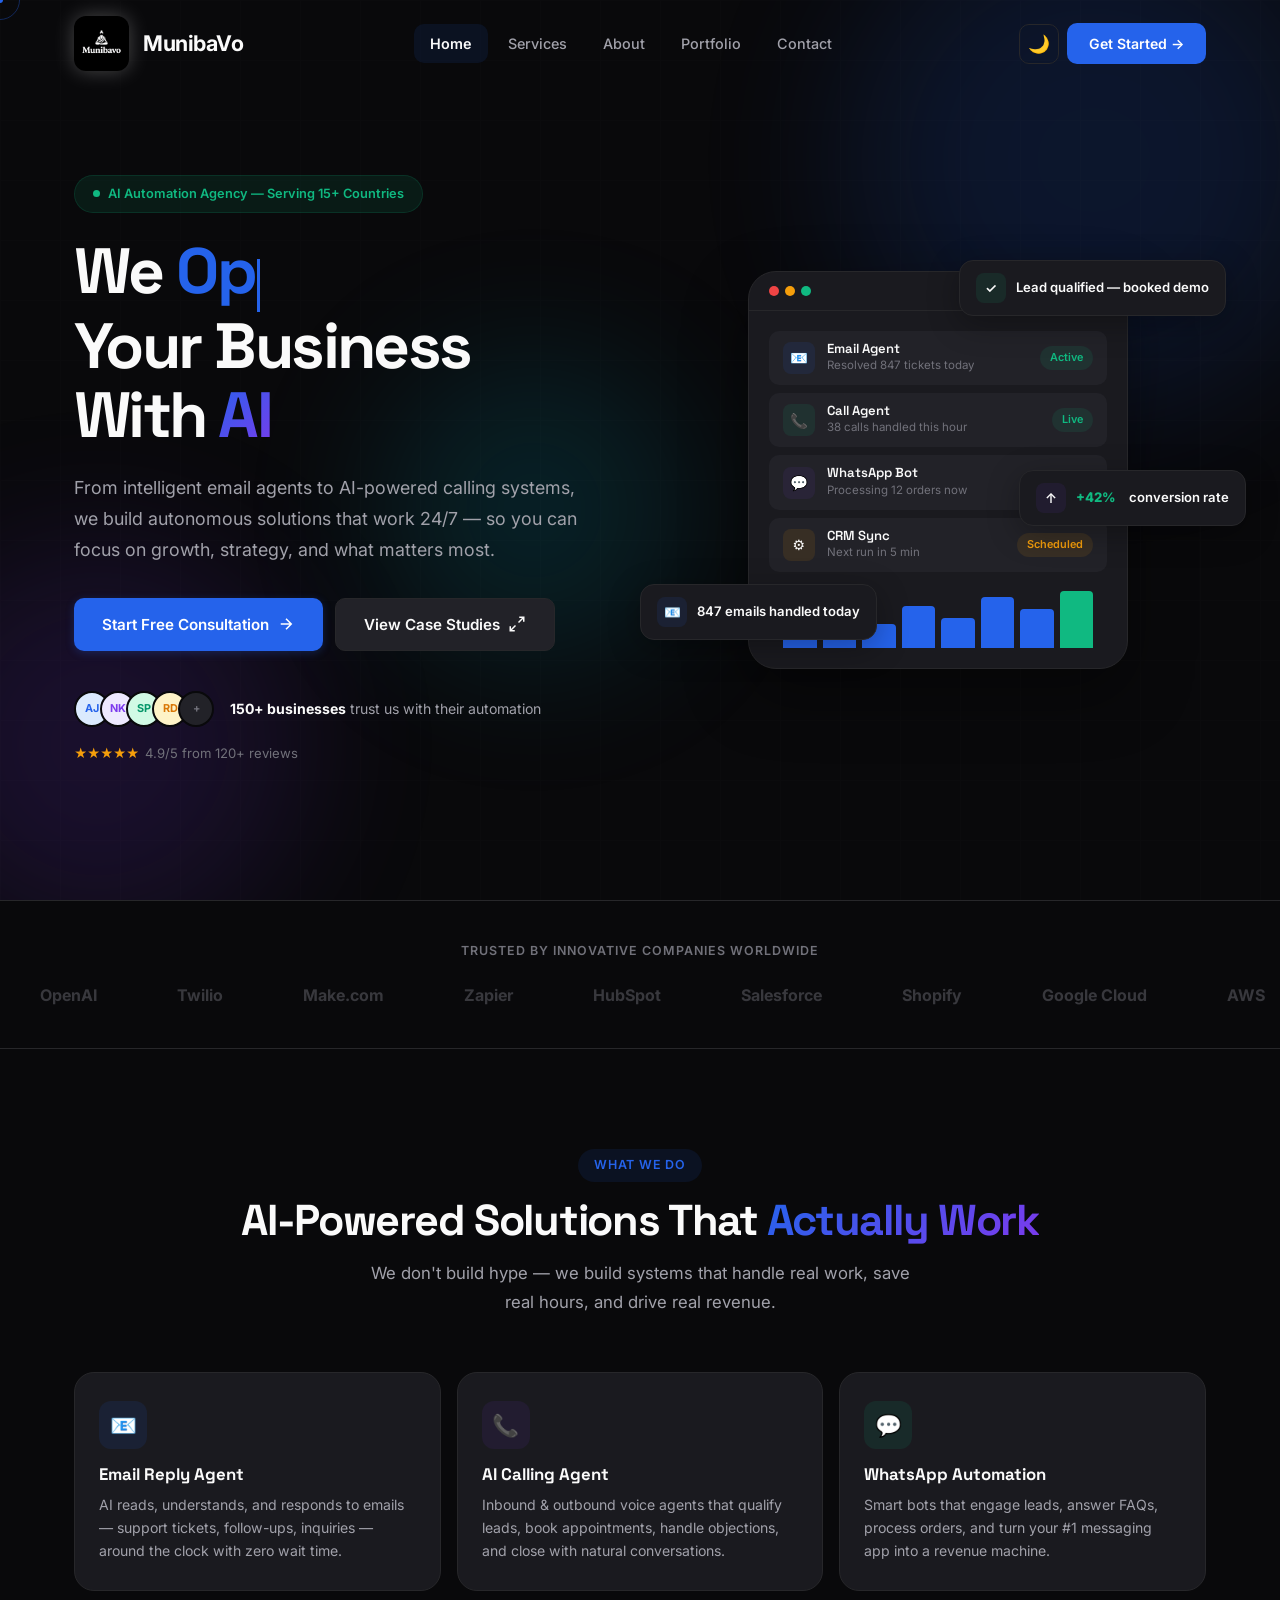
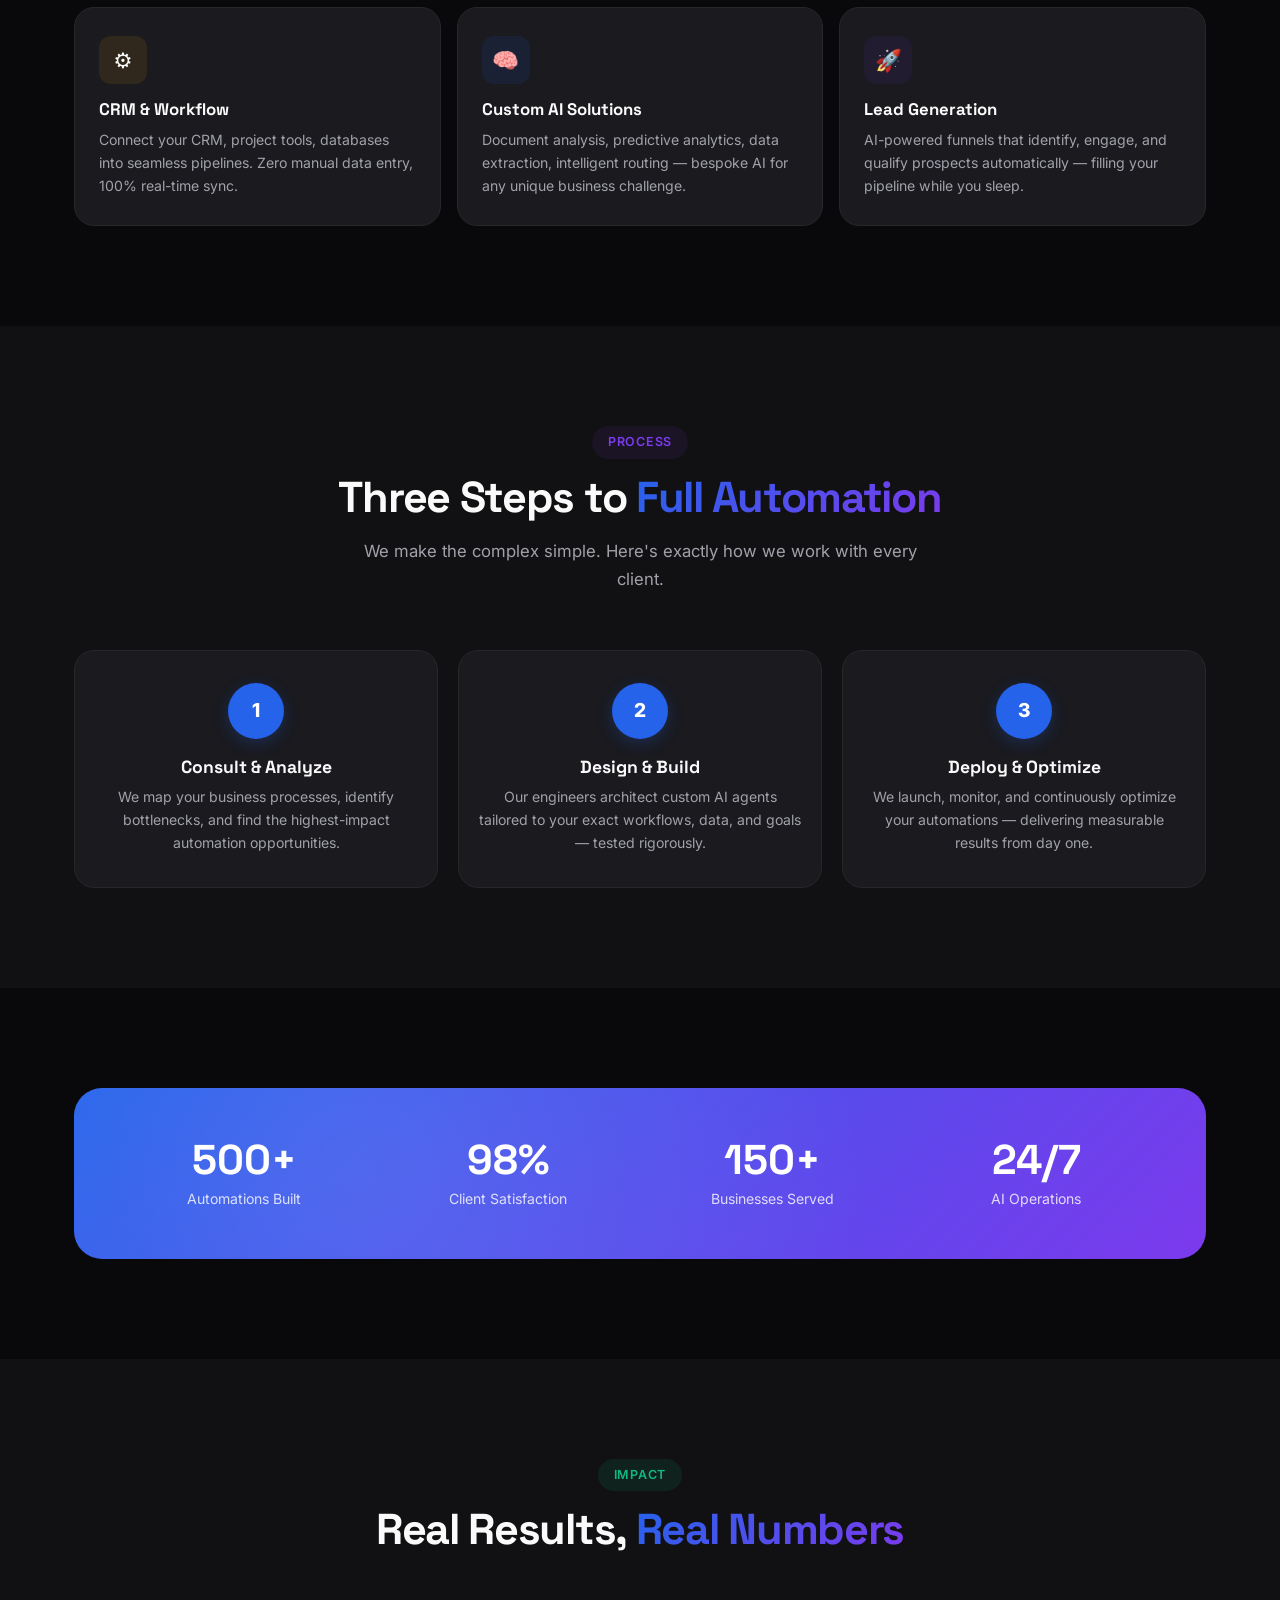
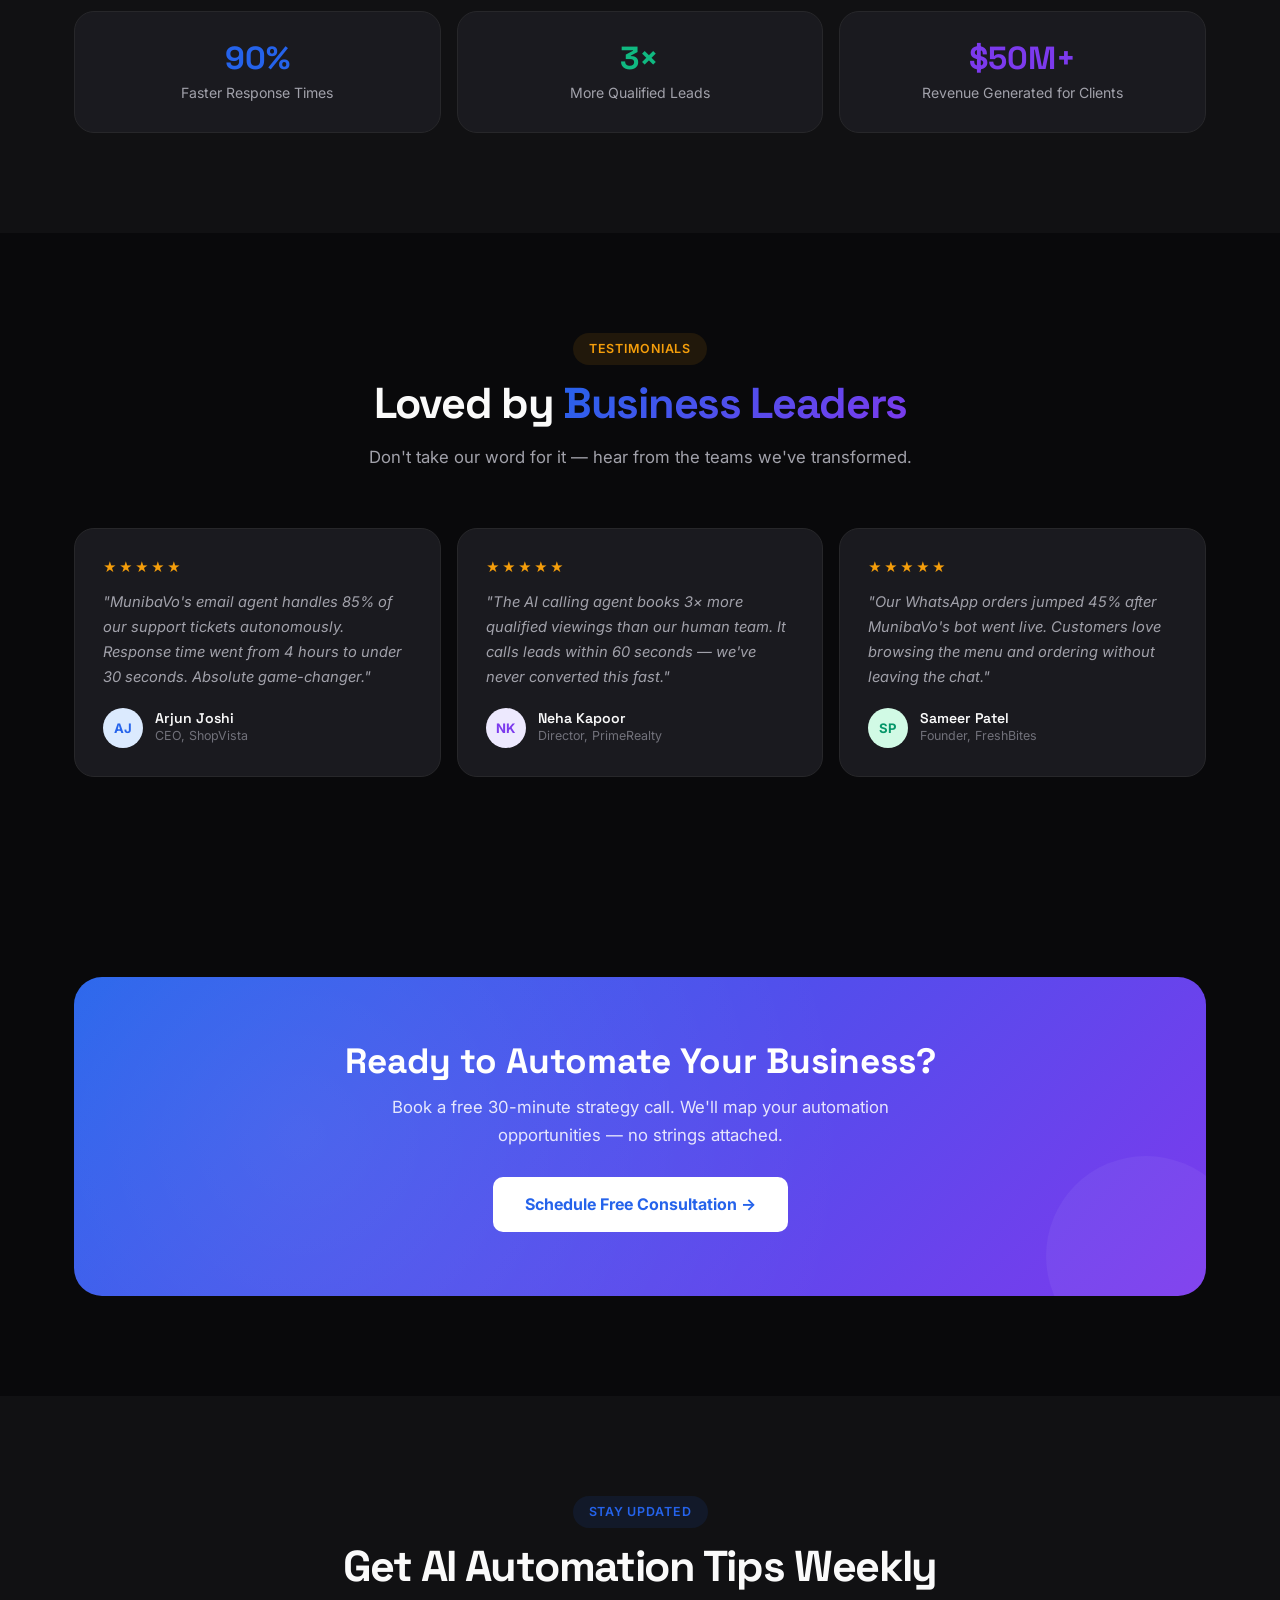
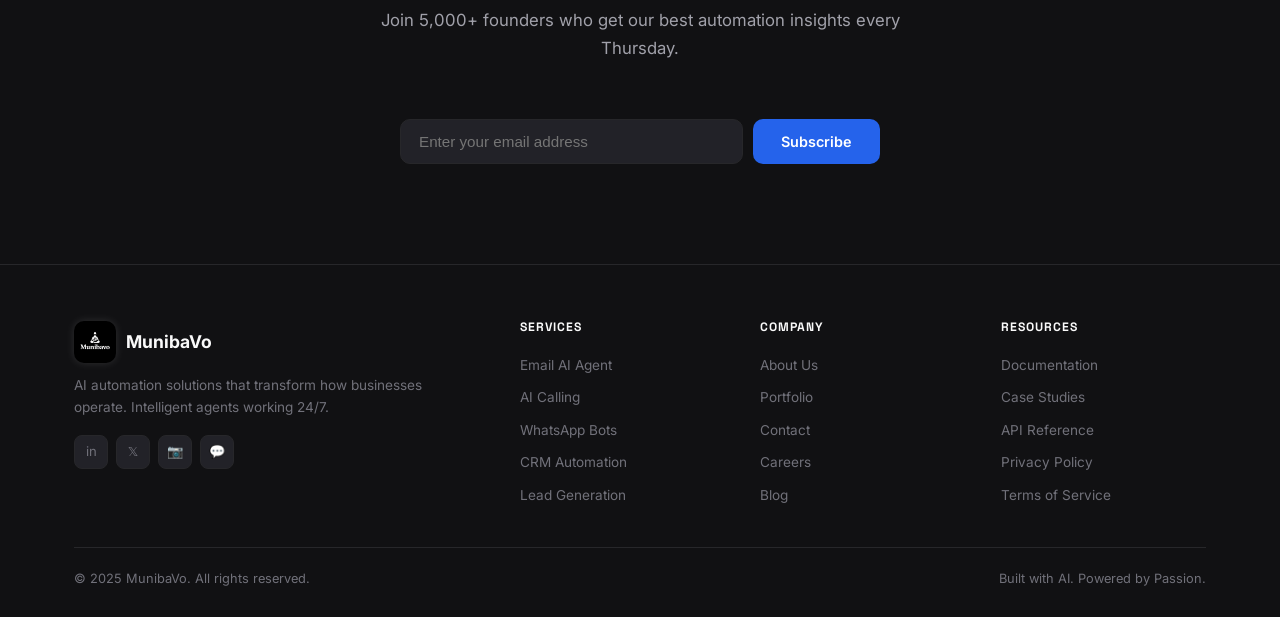
==== commit 58cb139a: "update" ====
--- a/index.html
+++ b/index.html
@@ -15,8 +15,30 @@
     rel="stylesheet">
   <link rel="stylesheet" href="styles.css">
 </head>
+<script>
+  window.addEventListener("load", () => {
+    setTimeout(() => {
+      document.getElementById("pre-load").classList.add("done");
+    }, 3000); // 3 seconds
+  });
+</script>
 
 <body>
+
+  <!-- LOADER -->
+  <!-- LOADER -->
+  <div id="pre-load" class="loader">
+    <div class="loader-inner">
+      <div class="loader-logo">
+        <img src="bavo.png" alt="MunibaVo">
+      </div>
+      <div class="box"></div>
+      <div class="box"></div>
+      <div class="box"></div>
+      <div class="box"></div>
+      <div class="box"></div>
+    </div>
+  </div>
 
   <div id="scrollBar"></div>
   <div class="cur-ring" id="curR"></div>
--- a/styles.css
+++ b/styles.css
@@ -9,6 +9,131 @@
   --r-xl: 28px;
   --tr: .3s var(--ease);
 }
+
+/* ── Preloader ── */
+#pre-load {
+  background: linear-gradient(135deg, #000000 0%, #07022d 30%, #0b0b0b 60%, #040029 100%);
+  position: fixed;
+  inset: 0;
+  display: flex;
+  align-items: center;
+  justify-content: center;
+  z-index: 999999;
+  transition: opacity .7s ease, visibility .7s ease;
+}
+
+#pre-load.done {
+  opacity: 0;
+  visibility: hidden;
+  pointer-events: none;
+}
+
+#pre-load .loader-inner {
+  --loader-background: linear-gradient(0deg, rgba(25, 27, 31, 0.15) 0%, rgba(16, 15, 18, 0.15) 100%);
+  position: relative;
+  height: 250px;
+  aspect-ratio: 1;
+  display: flex;
+  align-items: center;
+  justify-content: center;
+}
+
+#pre-load .loader-inner .loader-logo {
+  position: absolute;
+  top: 50%;
+  left: 50%;
+  transform: translate(-50%, -50%);
+  width: 120px;
+  height: 120px;
+  display: flex;
+  align-items: center;
+  justify-content: center;
+  animation: color-change 2s infinite ease-in-out;
+  z-index: 999;
+}
+
+#pre-load .loader-inner .loader-logo img {
+  width: 100%;
+  height: 100%;
+  object-fit: contain;
+  border-radius: 10px;
+}
+
+#pre-load .loader-inner .box {
+  position: absolute;
+  background: var(--loader-background);
+  border-radius: 50%;
+  border-top: 1px solid rgba(124, 58, 237, .5);
+  box-shadow: rgba(37, 99, 235, .2) 0 10px 10px 0;
+  backdrop-filter: blur(5px);
+  animation: ripple 2s infinite ease-in-out;
+}
+
+#pre-load .loader-inner .box:nth-child(2) {
+  width: 25%;
+  aspect-ratio: 1/1;
+  z-index: 99;
+}
+
+#pre-load .loader-inner .box:nth-child(3) {
+  inset: 30%;
+  z-index: 98;
+  border-color: rgba(0, 0, 0, 0.4);
+  animation-delay: .2s;
+}
+
+#pre-load .loader-inner .box:nth-child(4) {
+  inset: 20%;
+  z-index: 97;
+  border-color: rgba(0, 0, 0, 0.3);
+  animation-delay: .4s;
+}
+
+#pre-load .loader-inner .box:nth-child(5) {
+  inset: 10%;
+  z-index: 96;
+  border-color: rgba(124, 58, 237, .2);
+  animation-delay: .6s;
+}
+
+#pre-load .loader-inner .box:nth-child(6) {
+  inset: 0;
+  z-index: 95;
+  border-color: rgba(124, 58, 237, .1);
+  animation-delay: .8s;
+}
+
+@keyframes ripple {
+  0% {
+    transform: scale(1);
+    box-shadow: rgba(37, 99, 235, .2) 0 10px 10px 0;
+  }
+
+  50% {
+    transform: scale(1.3);
+    box-shadow: rgba(37, 99, 235, .3) 0 30px 20px 0;
+  }
+
+  100% {
+    transform: scale(1);
+    box-shadow: rgba(37, 99, 235, .2) 0 10px 10px 0;
+  }
+}
+
+@keyframes color-change {
+  0% {
+    opacity: .7
+  }
+
+  50% {
+    opacity: 1
+  }
+
+  100% {
+    opacity: .7
+  }
+}
+
 
 [data-theme="dark"] {
   --bg: #09090B;
@@ -250,15 +375,18 @@
 }
 
 .logo-img {
-  width: 36px;
-  height: 36px;
-  border-radius: 10px;
-  object-fit: cover;
-  transition: transform .4s var(--spring)
-}
-
-.nav-logo:hover .logo-img {
-  transform: rotate(-12deg) scale(1.08)
+  width: auto;
+  height: 55px;
+  /* increased from 48px */
+  border-radius: 12px;
+  object-fit: fill;
+  transition: transform .4s var(--spring);
+  filter: drop-shadow(0 0 10px rgba(255, 255, 255, .25));
+}
+
+.nav-logo {
+  gap: 14px;
+  font-size: 1.35rem;
 }
 
 .nav-links {
@@ -2422,10 +2550,11 @@
 }
 
 .ftr-logo-img {
-  width: 32px;
-  height: 32px;
-  border-radius: 8px;
-  object-fit: cover
+  width: auto;
+  height: 42px;
+  border-radius: 10px;
+  object-fit: contain;
+  filter: drop-shadow(0 0 4px rgba(255, 255, 255, .12))
 }
 
 .ftr-brand p {
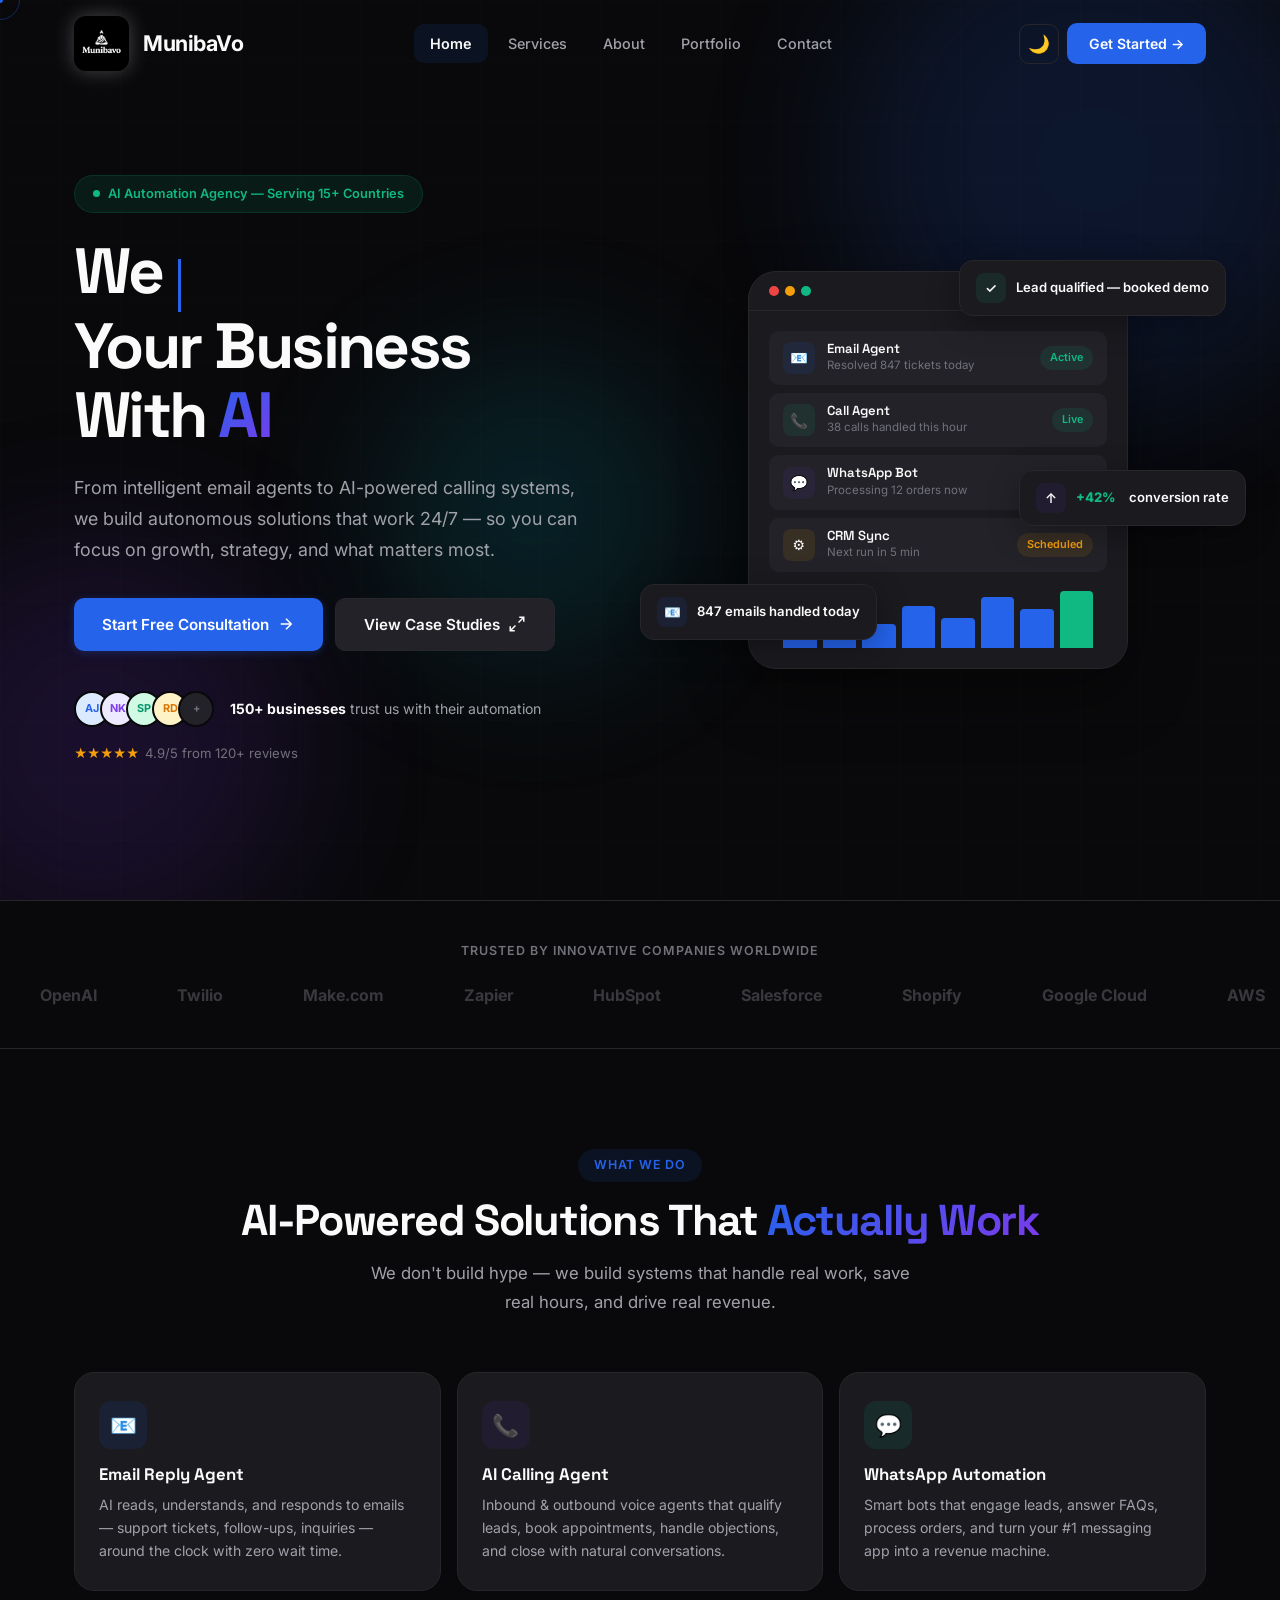
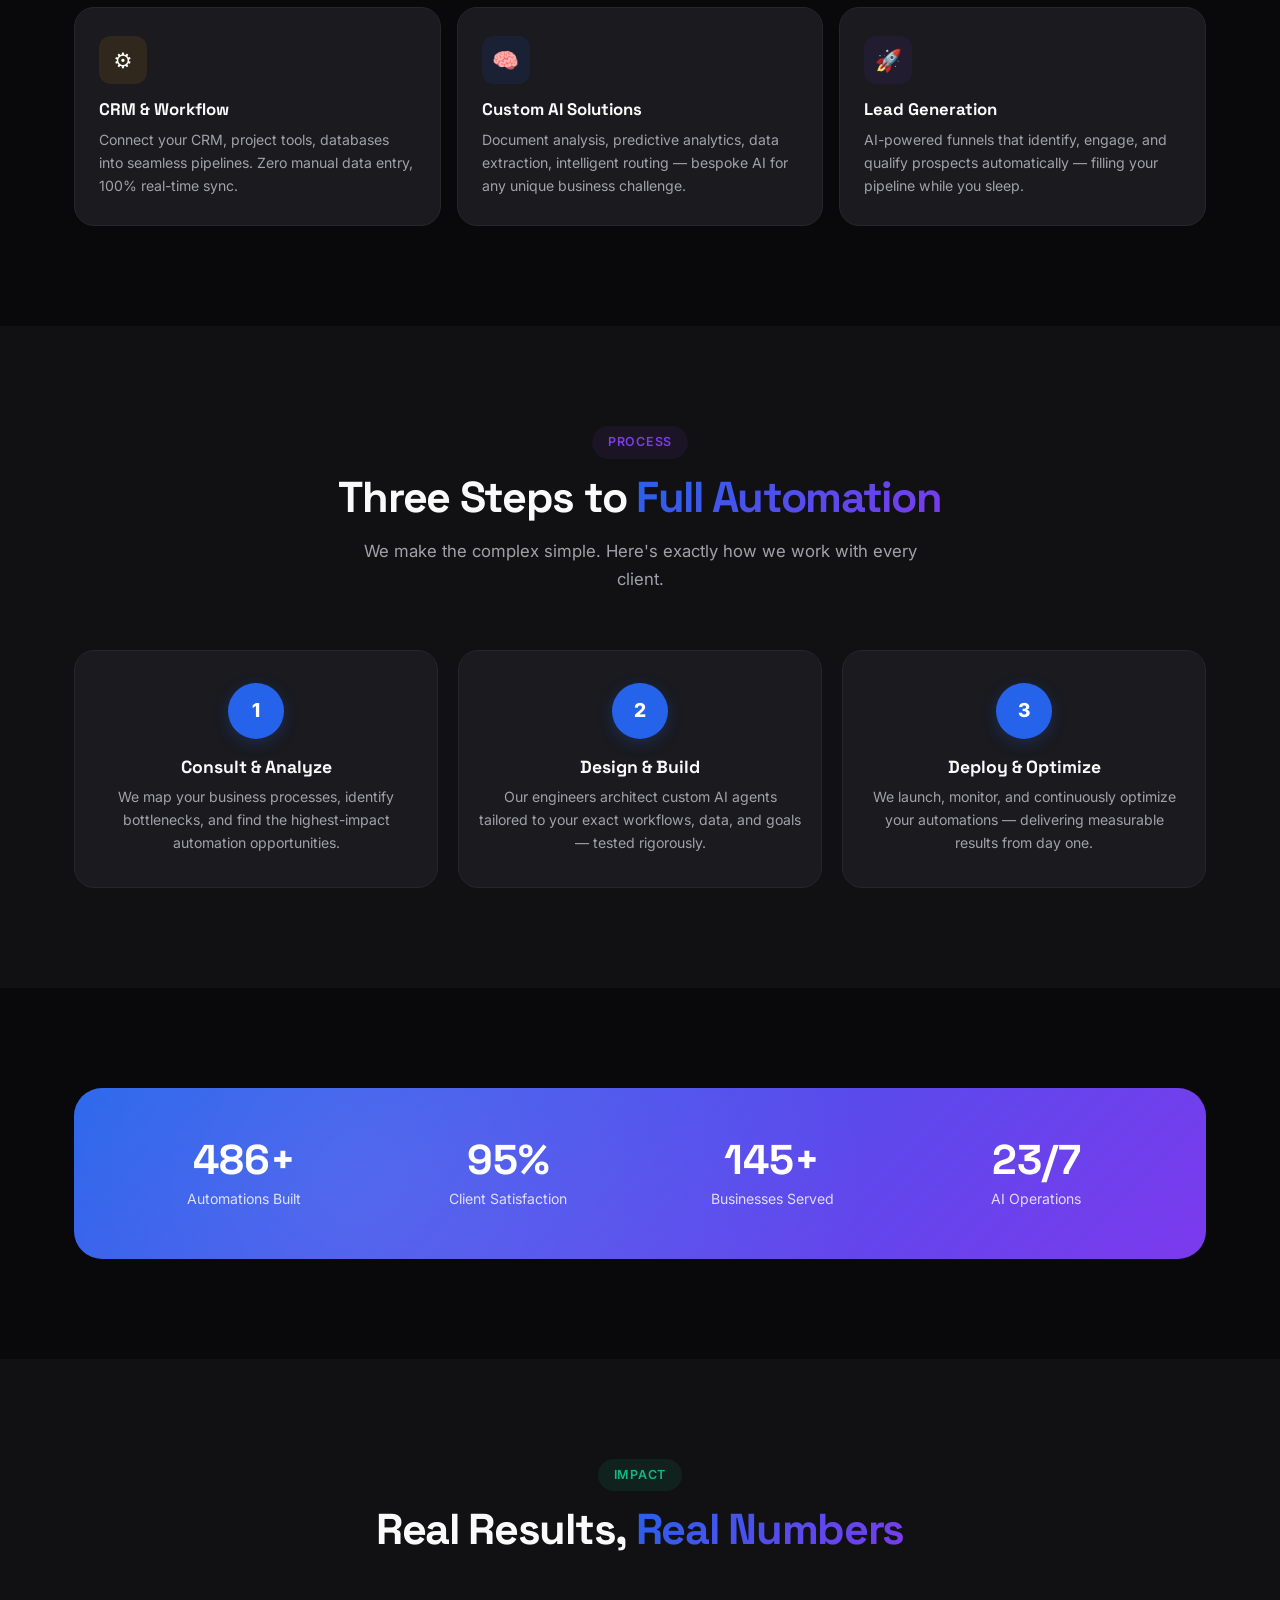
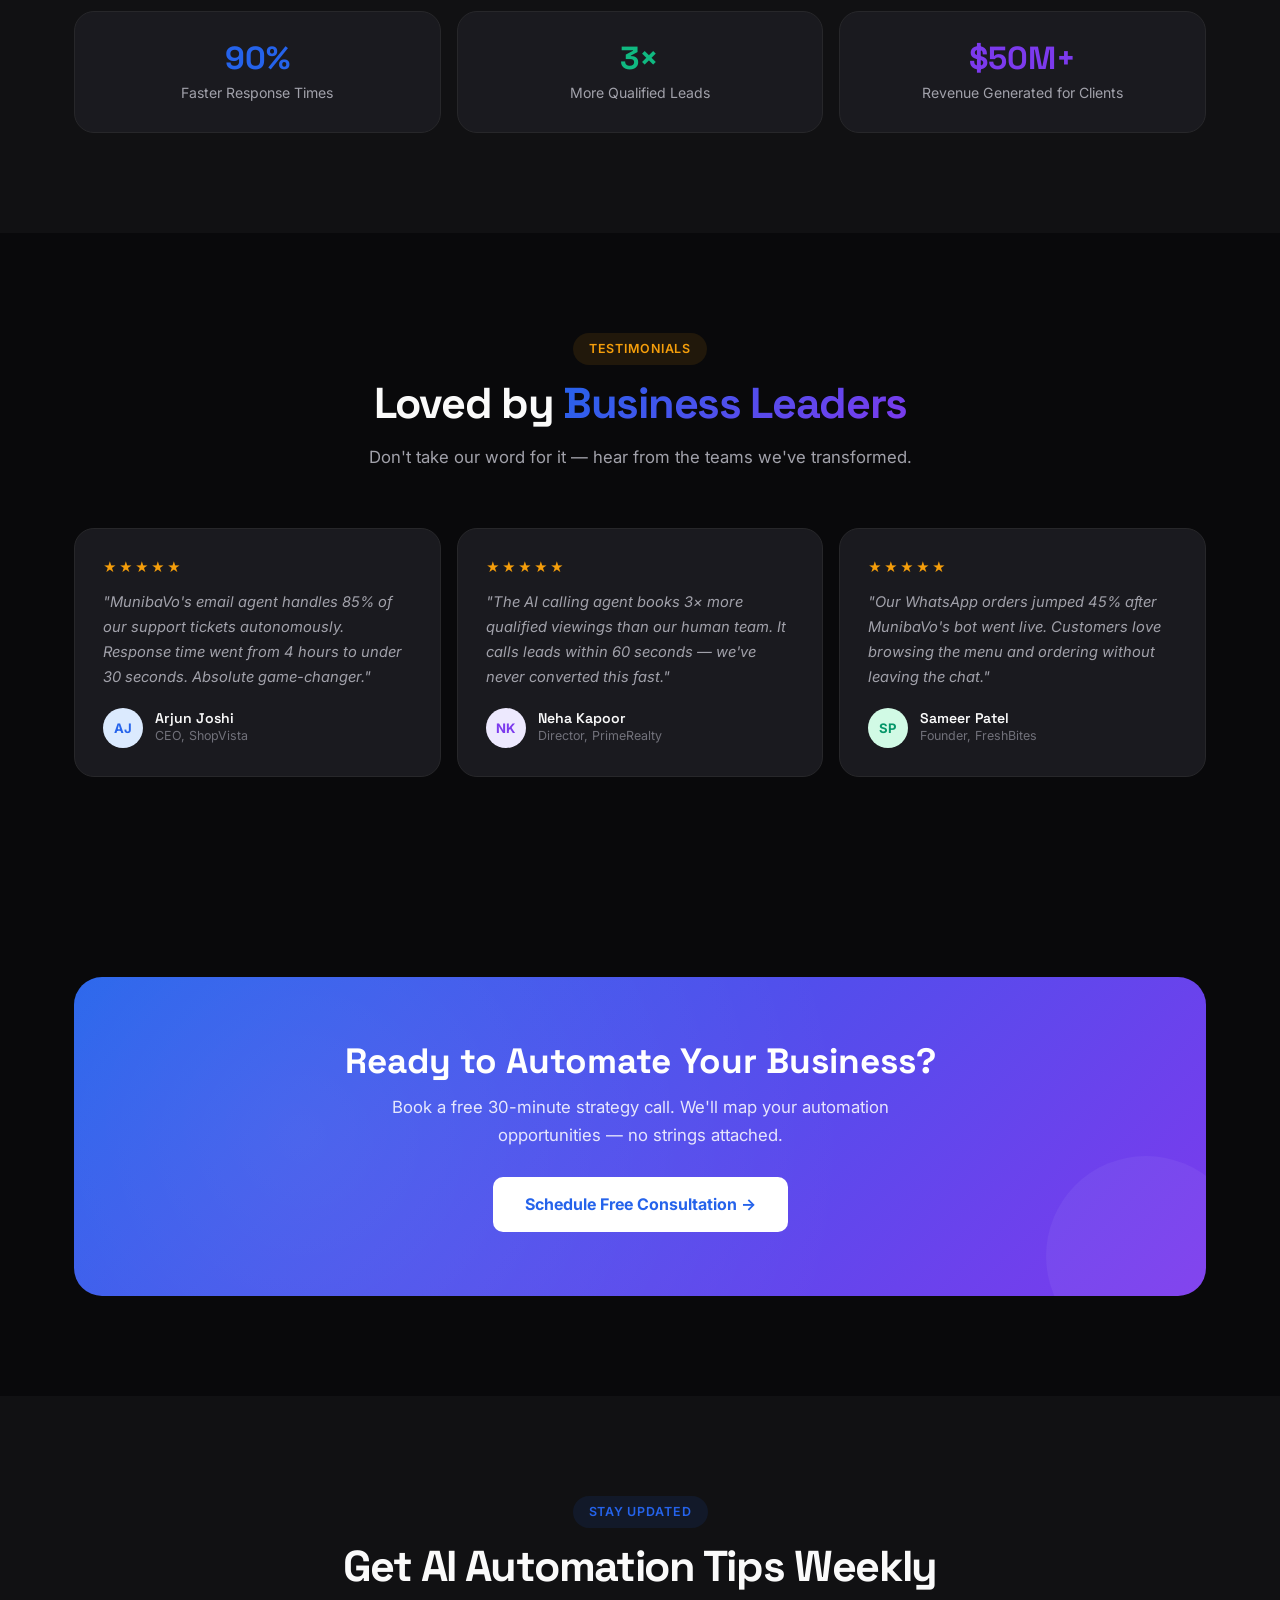
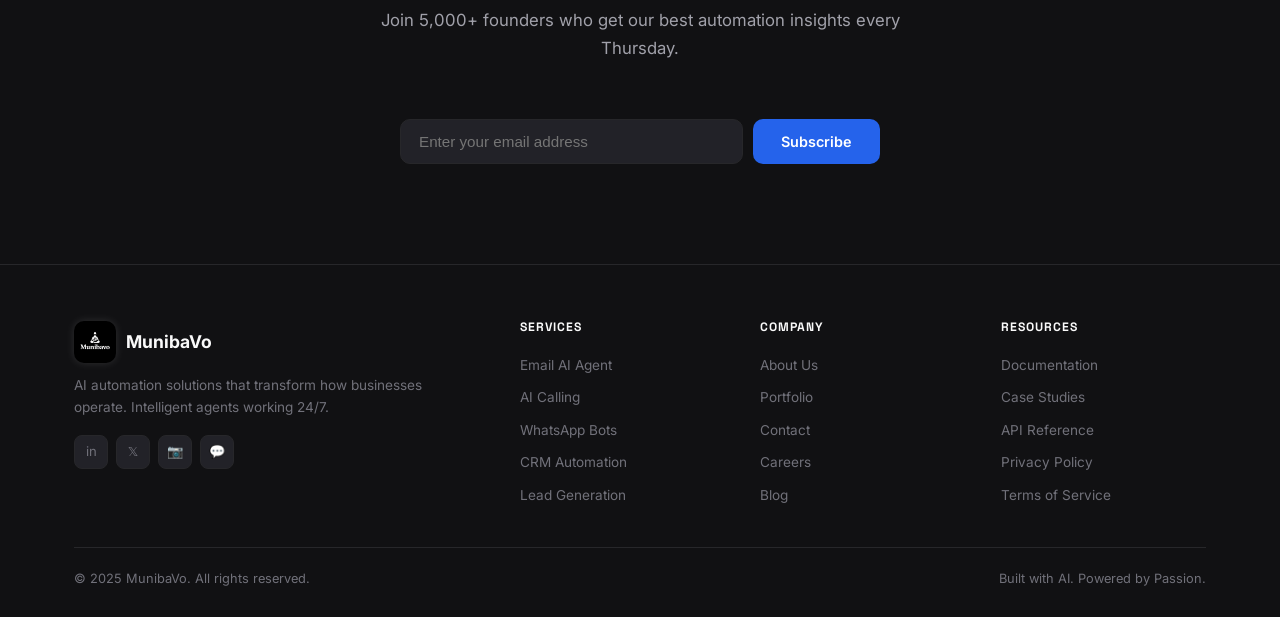
==== commit 8a07b38b: "back to top" ====
--- a/index.html
+++ b/index.html
@@ -19,7 +19,7 @@
   window.addEventListener("load", () => {
     setTimeout(() => {
       document.getElementById("pre-load").classList.add("done");
-    }, 3000); // 3 seconds
+    }, 900); // 3 seconds
   });
 </script>
 
@@ -433,6 +433,13 @@
     </div>
   </footer>
 
+  <button id="backToTop" class="back-to-top" aria-label="Back to top">
+    <svg viewBox="0 0 24 24" fill="none" stroke="currentColor" stroke-width="2" stroke-linecap="round"
+      stroke-linejoin="round">
+      <path d="M12 19V5M5 12l7-7 7 7" />
+    </svg>
+  </button>
+
   <script src="script.js"></script>
   <script>
     /* ── Typewriter (home page only) ── */
--- a/styles.css
+++ b/styles.css
@@ -2609,6 +2609,60 @@
   color: var(--ac)
 }
 
+.back-to-top {
+  position: fixed;
+  bottom: 30px;
+  right: 30px;
+  width: 50px;
+  height: 50px;
+  border-radius: 50%;
+  background: var(--grad);
+  color: #fff;
+  border: none;
+  cursor: pointer;
+  display: flex;
+  align-items: center;
+  justify-content: center;
+  box-shadow: var(--sh-l);
+  opacity: 0;
+  visibility: hidden;
+  transform: translateY(20px);
+  transition: opacity 0.4s var(--ease), visibility 0.4s var(--ease), transform 0.4s var(--spring);
+  z-index: 10000;
+}
+
+.back-to-top.show {
+  opacity: 1;
+  visibility: visible;
+  transform: translateY(0);
+}
+
+.back-to-top:hover {
+  transform: translateY(-5px) scale(1.05);
+  box-shadow: 0 12px 30px rgba(37, 99, 235, 0.4);
+}
+
+.back-to-top svg {
+  width: 24px;
+  height: 24px;
+}
+
+.bg-watermark {
+  position: fixed;
+  top: 50%;
+  left: 50%;
+  transform: translate(-50%, -50%);
+  width: 80vw;
+  height: 80vh;
+  background-image: url('bavo.png');
+  background-position: center;
+  background-repeat: no-repeat;
+  background-size: contain;
+  opacity: 0.04;
+  z-index: -1;
+  pointer-events: none;
+}
+
 .ftr-bot {
   border-top: 1px solid var(--brd);
   padding-top: 20px;
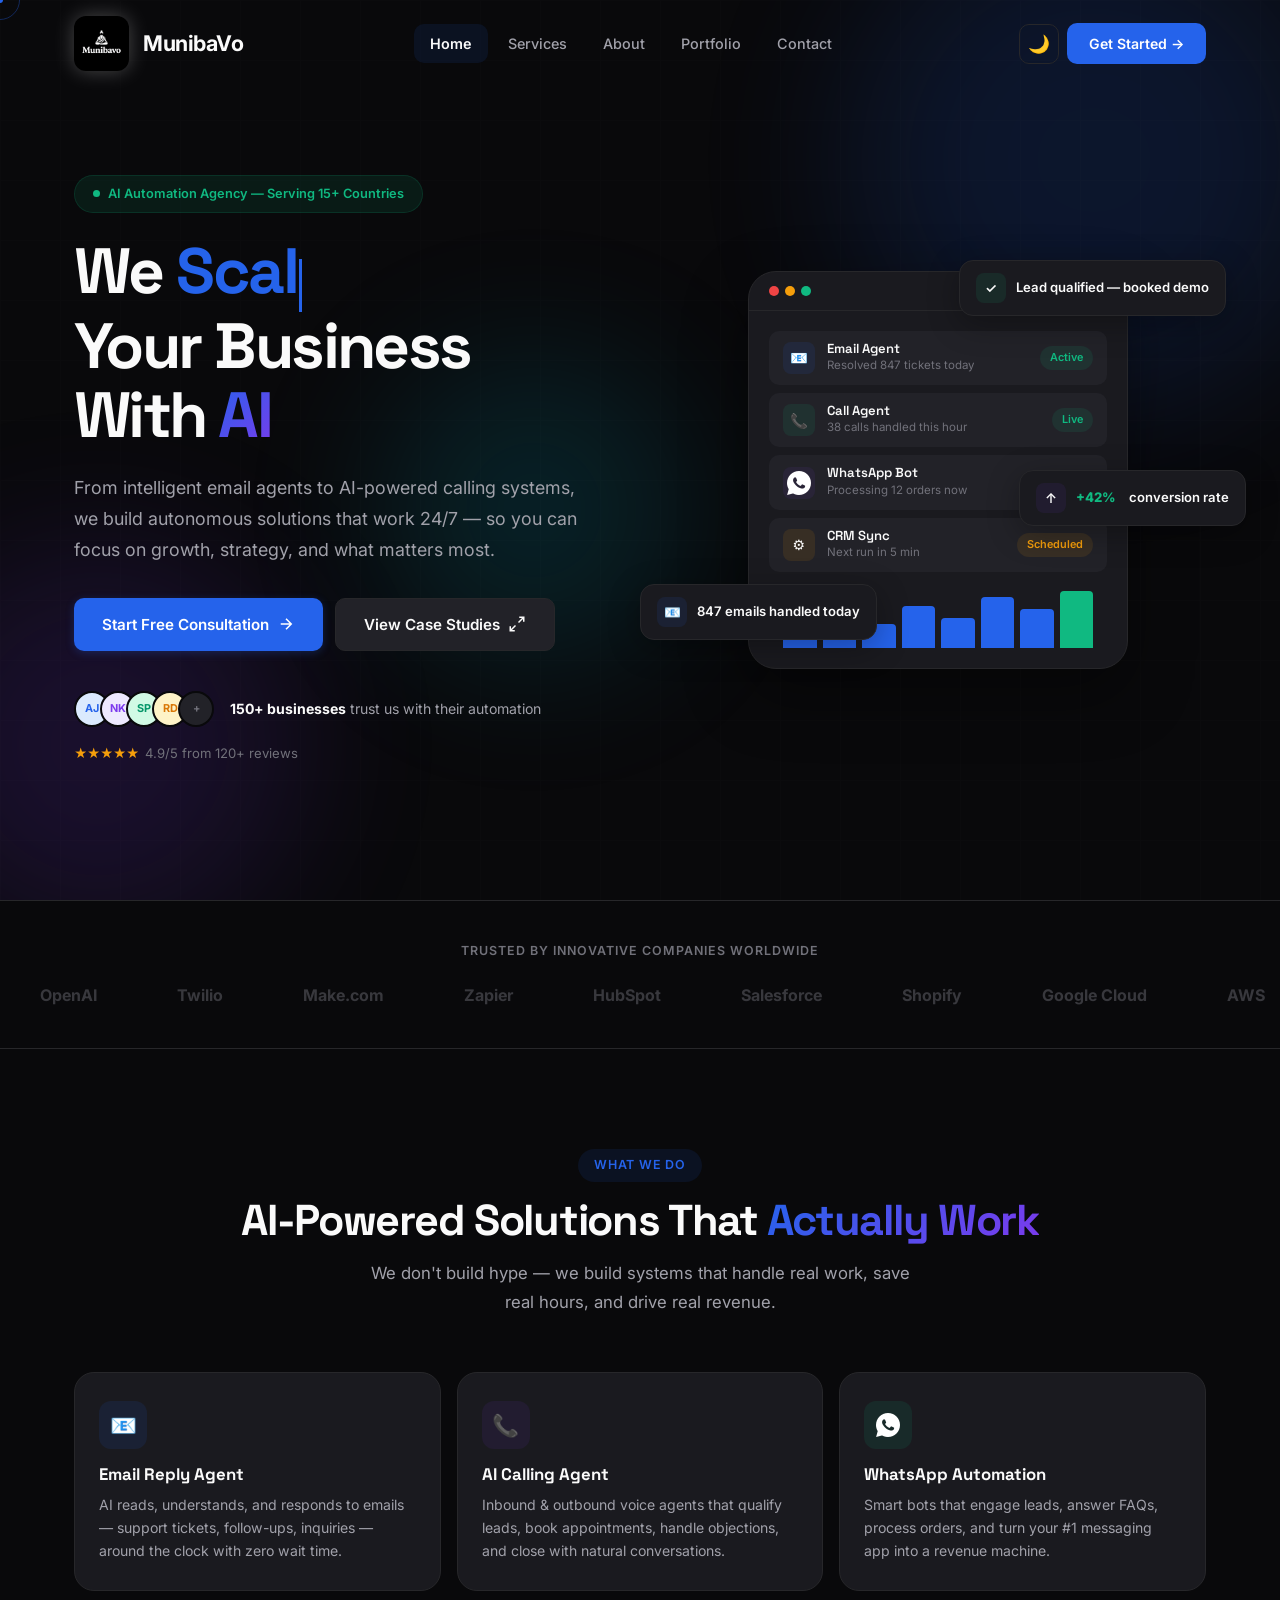
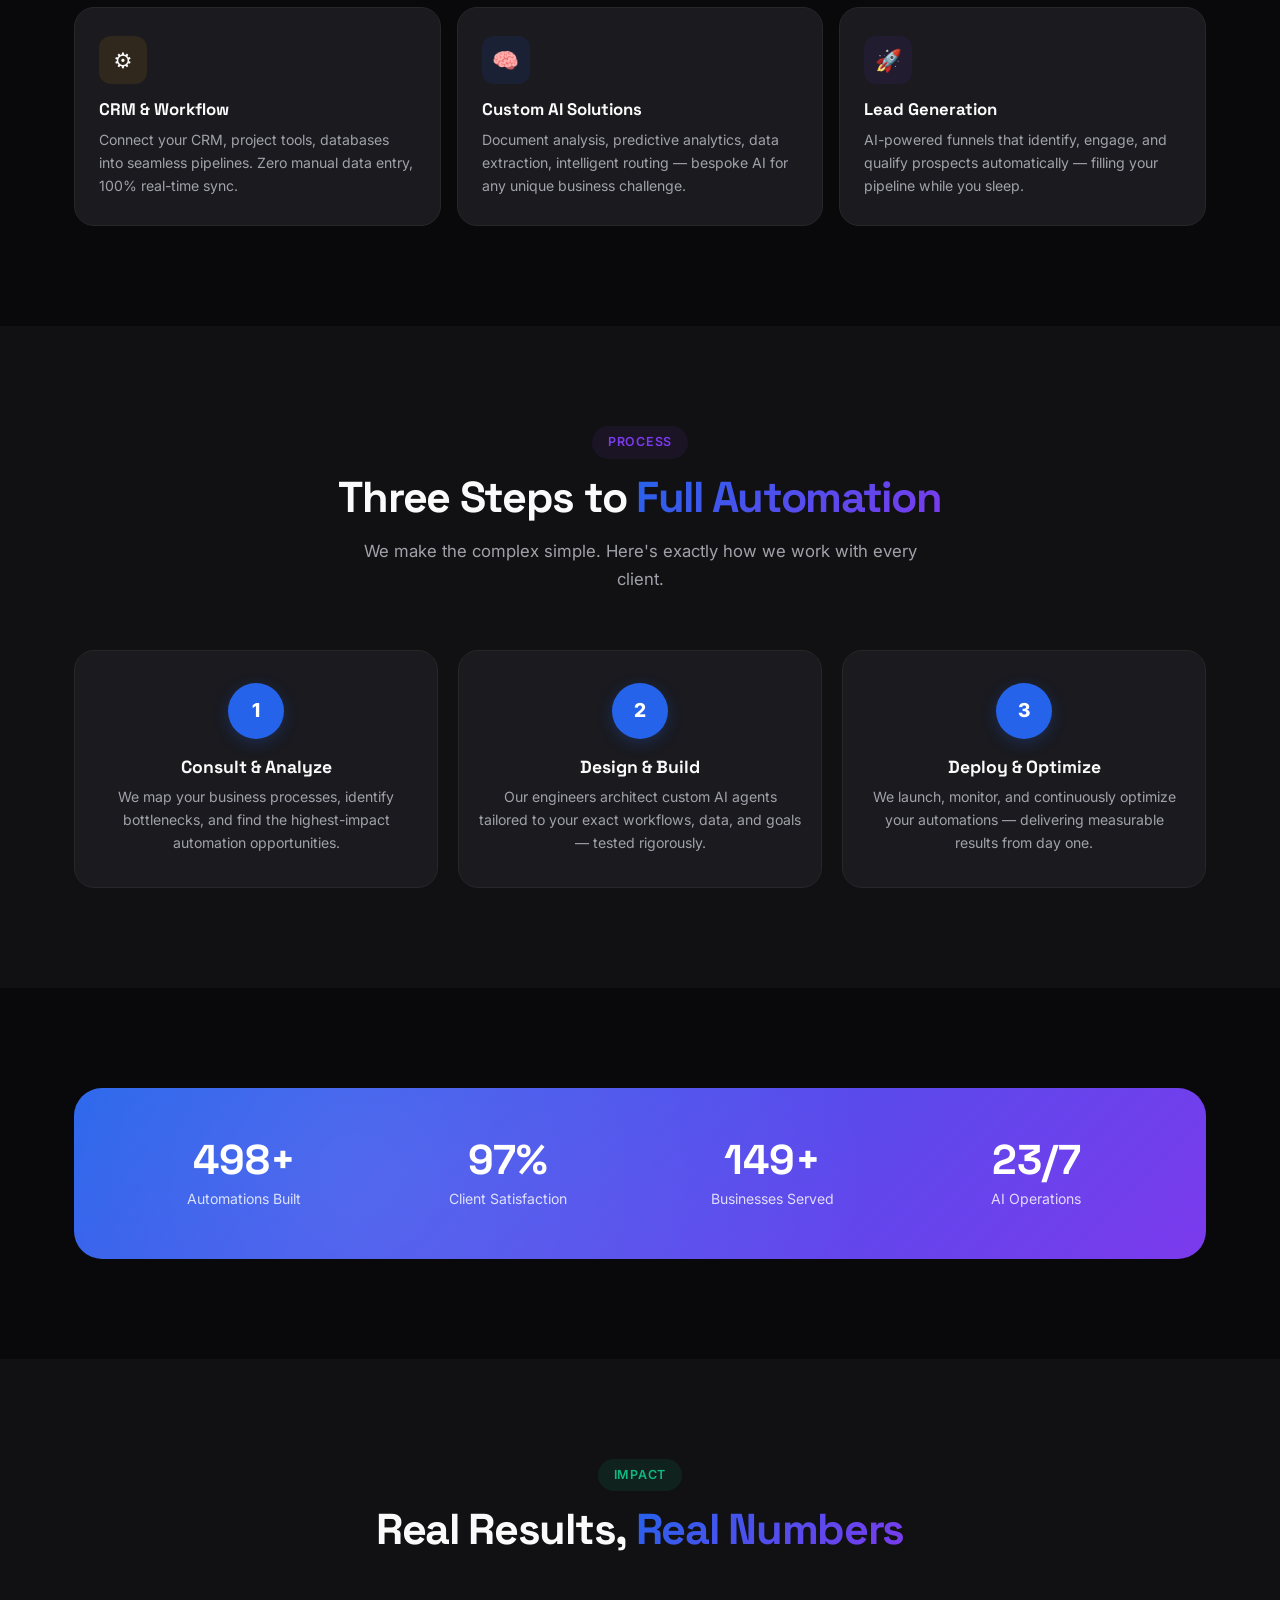
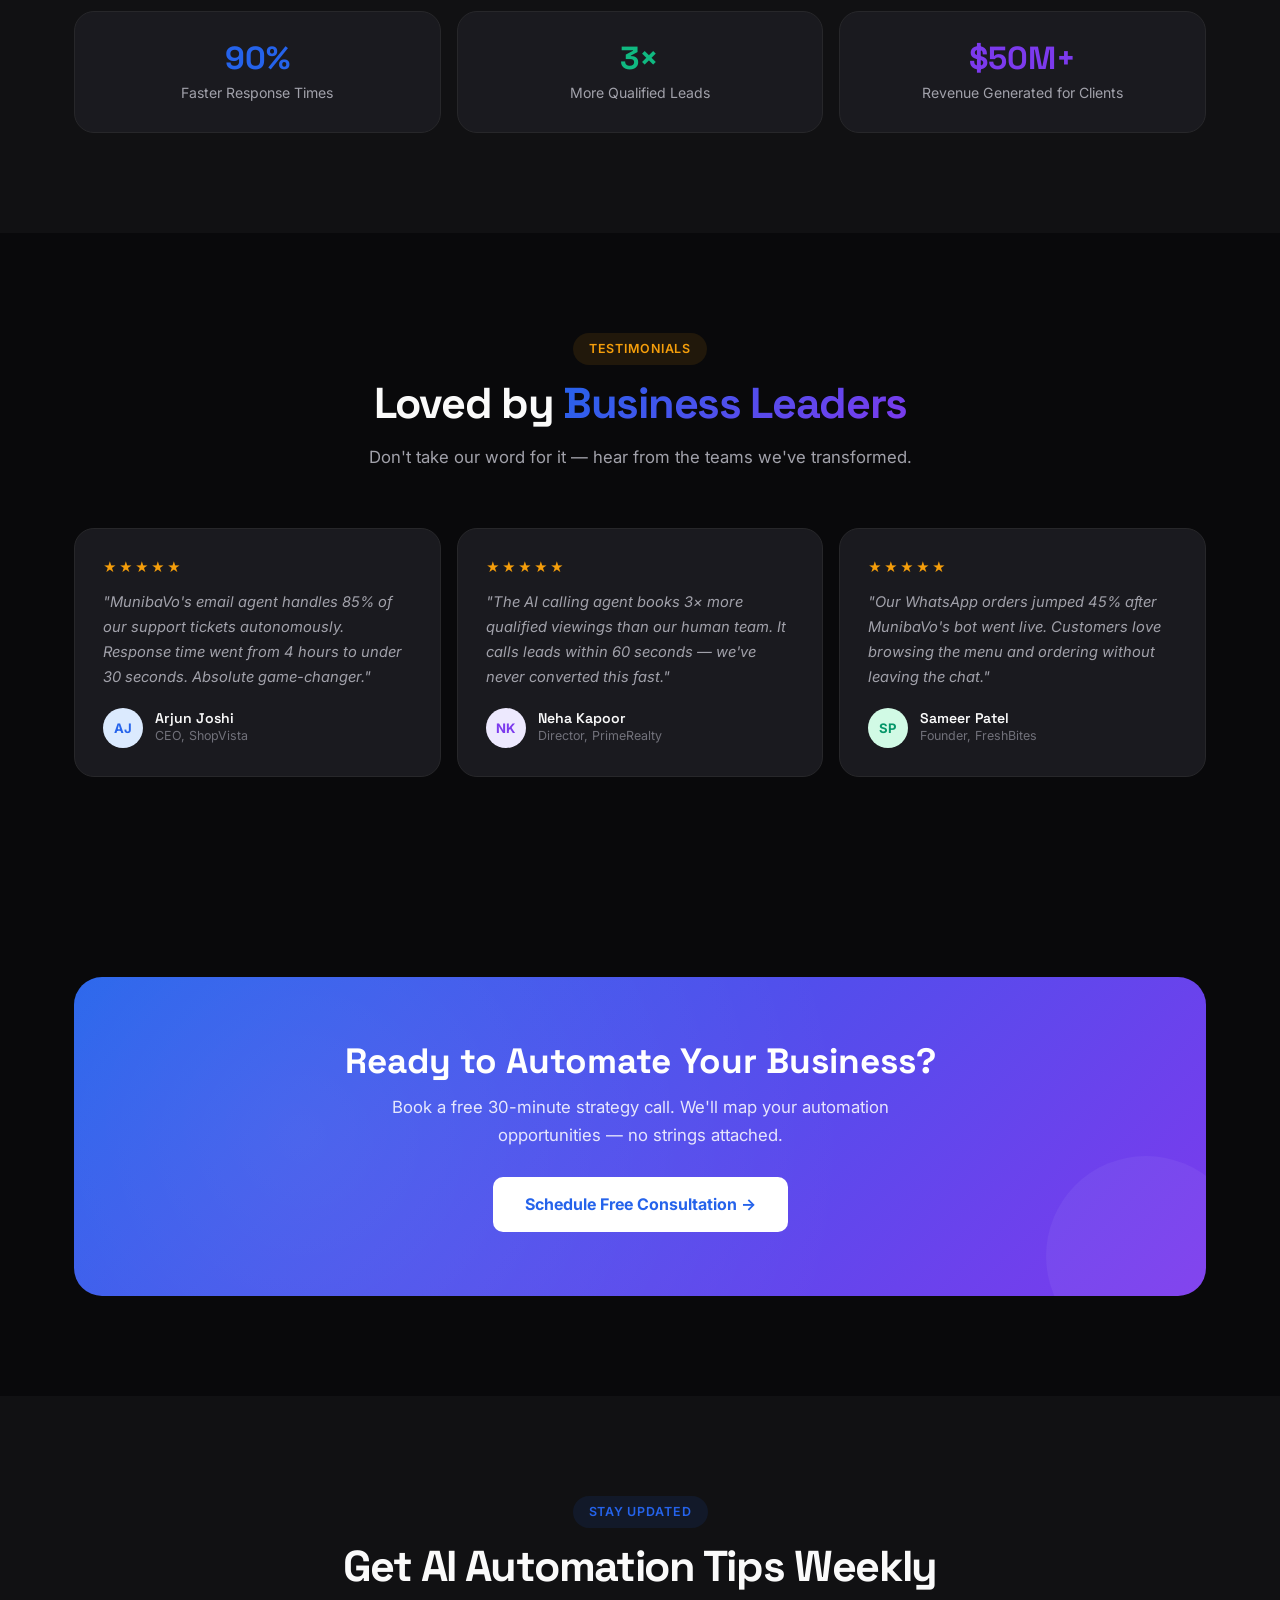
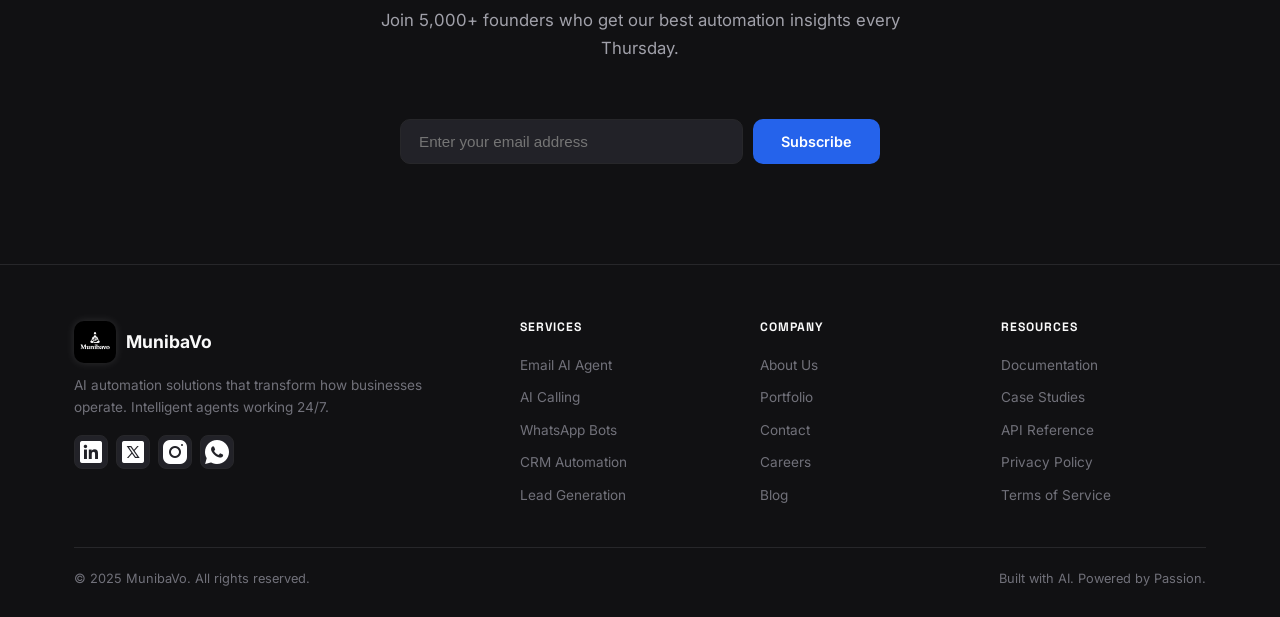
==== commit eeabc520: "new changes!" ====
--- a/index.html
+++ b/index.html
@@ -136,7 +136,7 @@
                 <div class="dash-badge db-grn">Live</div>
               </div>
               <div class="dash-row">
-                <div class="dash-icon di-p">💬</div>
+                <div class="dash-icon di-p"><img src="whatshapp.png" alt="Whatshapp"></div>
                 <div class="dash-info">
                   <h4>WhatsApp Bot</h4>
                   <p>Processing 12 orders now</p>
@@ -217,7 +217,7 @@
             natural conversations.</p>
         </div>
         <div class="card feat-card rv" style="transition-delay:.12s">
-          <div class="fi fi-g">💬</div>
+          <div class="fi fi-g"><img src="whatshapp.png" alt="Whatshapp"></div>
           <h3>WhatsApp Automation</h3>
           <p>Smart bots that engage leads, answer FAQs, process orders, and turn your #1 messaging app into a revenue
             machine.</p>
@@ -409,8 +409,13 @@
         <div class="ftr-brand">
           <div class="ftr-logo"><img src="logo.png" alt="MunibaVo Logo" class="ftr-logo-img">MunibaVo</div>
           <p>AI automation solutions that transform how businesses operate. Intelligent agents working 24/7.</p>
-          <div class="ftr-soc"><a href="#" aria-label="LinkedIn">in</a><a href="#" aria-label="Twitter">𝕏</a><a
-              href="#" aria-label="Instagram">📷</a><a href="#" aria-label="WhatsApp">💬</a></div>
+          <div class="ftr-soc"><a href="https://www.linkedin.com/in/narendra-mevada/" target="_blank"
+              aria-label="LinkedIn"><img src="linkedin.png" alt="Linkedin"></a><a href="#" target="_blank"
+              aria-label="Twitter"><img src="twitter.png" alt="Twitter"></a><a
+              href="https://www.instagram.com/_narendra.in/" target="_blank" aria-label="Instagram"><img
+                src="instagram.png" alt="Instagram"></a><a href="https://wa.me/+919313890981" target="_blank"
+              aria-label="WhatsApp"><img src="whatshapp.png" alt="Whatshapp"></a>
+          </div>
         </div>
         <div class="ftr-col">
           <h4>Services</h4><a href="services.html">Email AI Agent</a><a href="services.html">AI Calling</a><a
--- a/styles.css
+++ b/styles.css
@@ -166,6 +166,7 @@
   --cur: 37, 99, 235;
   --grad: linear-gradient(135deg, #2563EB, #7C3AED);
   --grad2: linear-gradient(135deg, #2563EB 0%, #06B6D4 100%);
+
 }
 
 [data-theme="light"] {
@@ -2588,6 +2589,13 @@
   transform: translateY(-2px)
 }
 
+[data-theme="light"] .ftr-soc a,
+[data-theme="light"] .soc-a {
+  background: #374151;
+  /* Dark grey for contrast */
+  border-color: #1F2937;
+}
+
 .ftr-col h4 {
   font-size: .76rem;
   text-transform: uppercase;
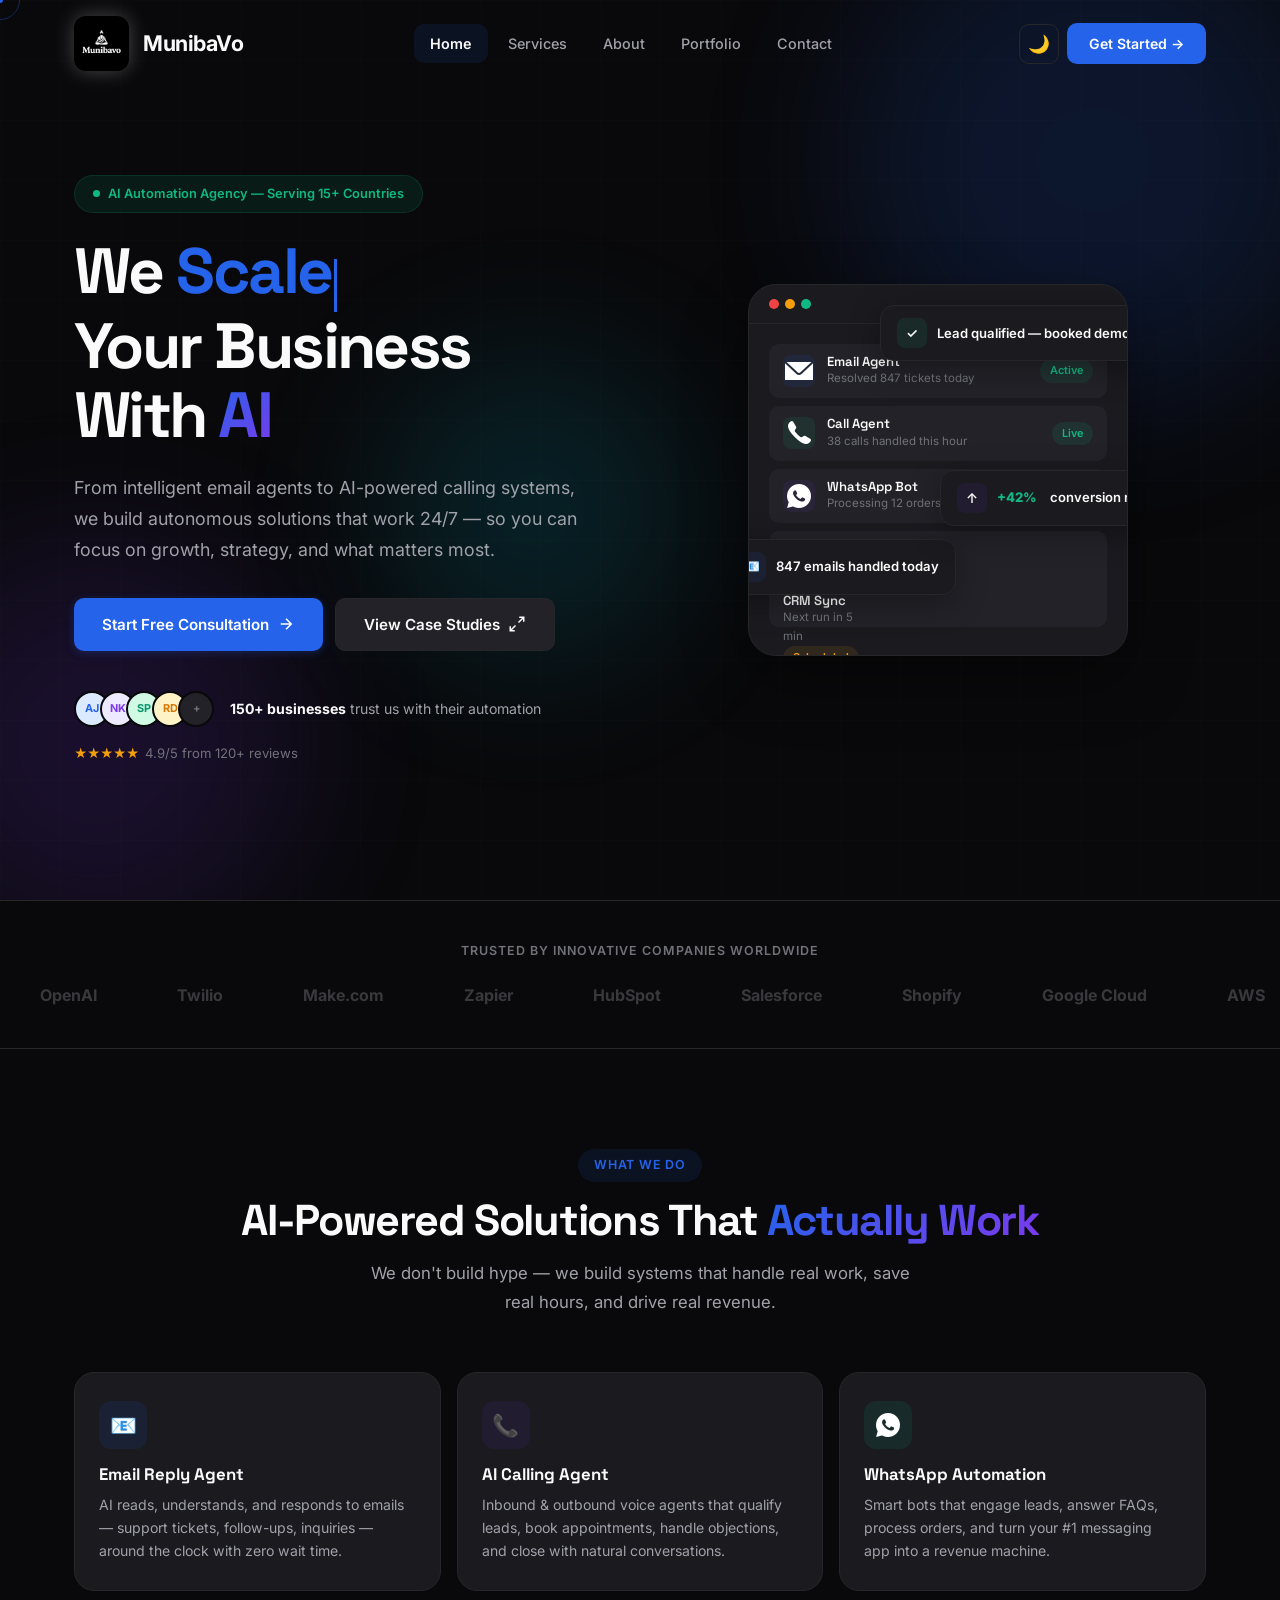
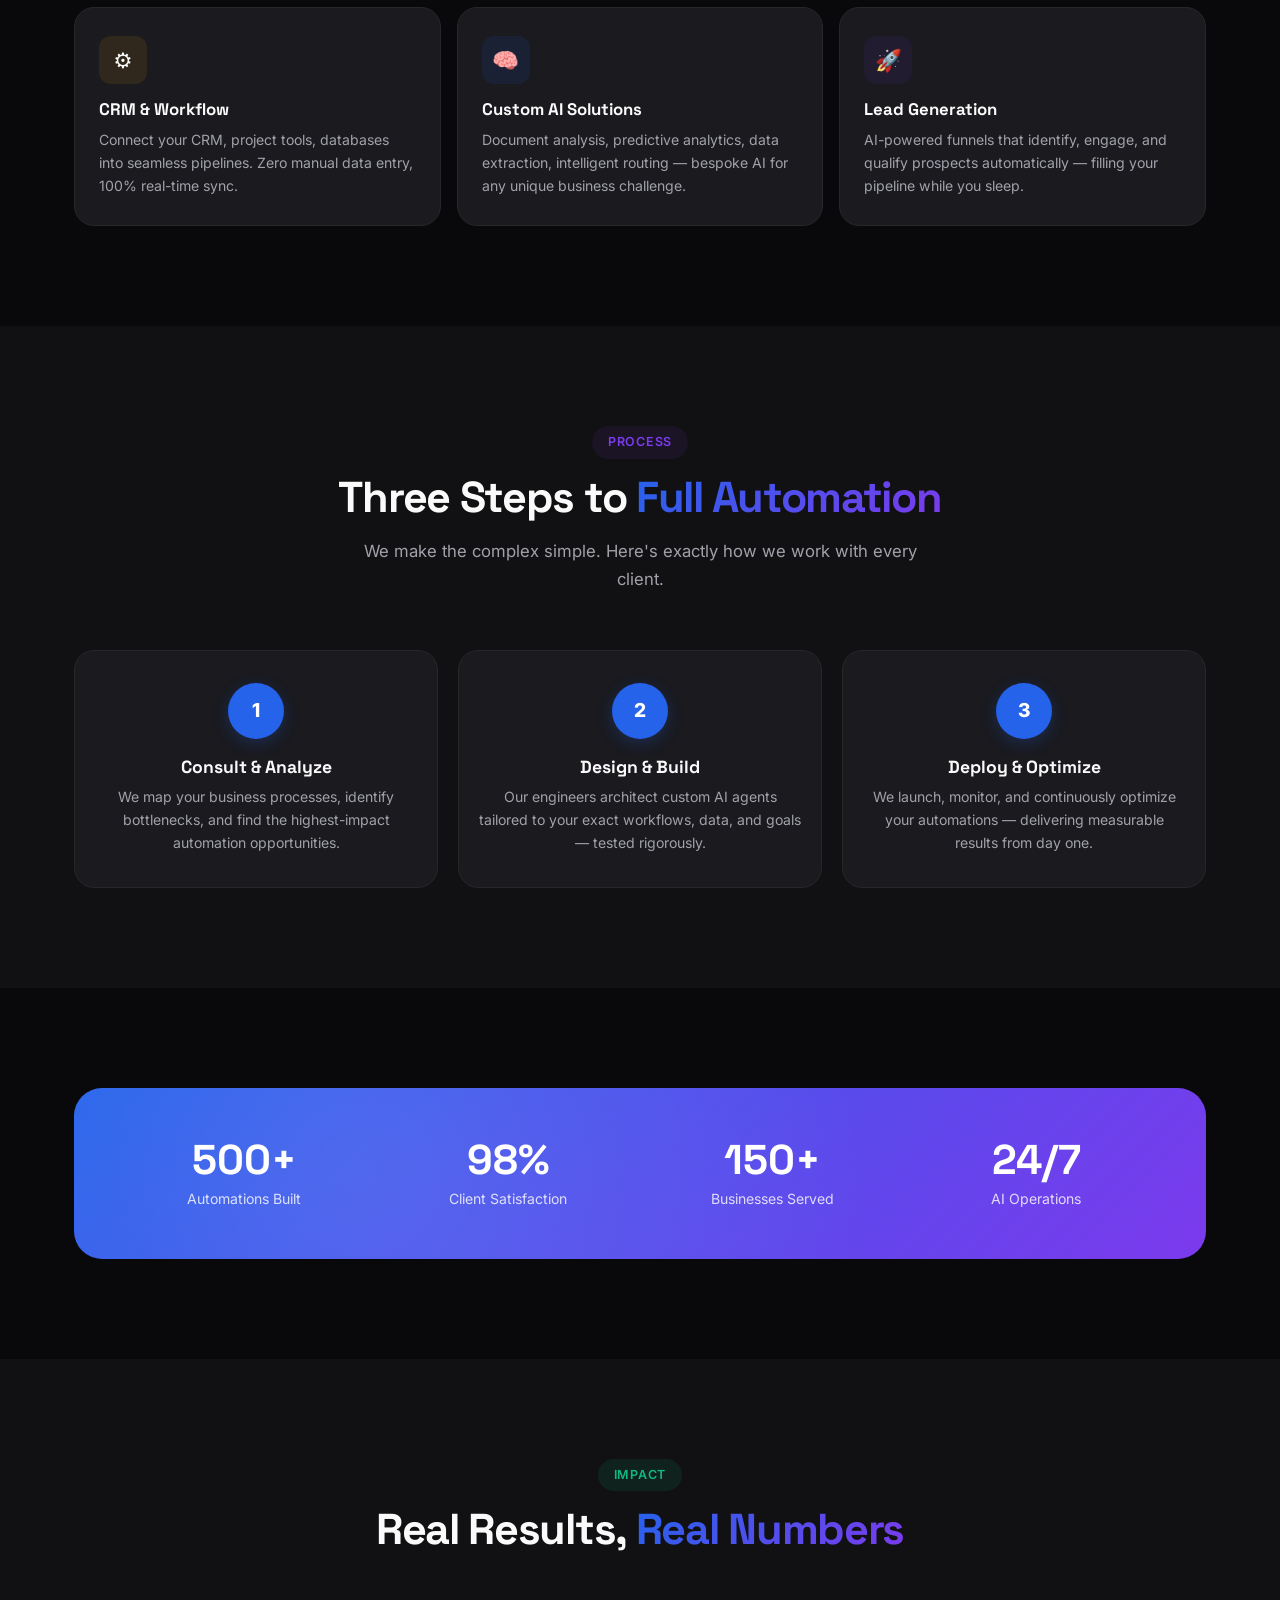
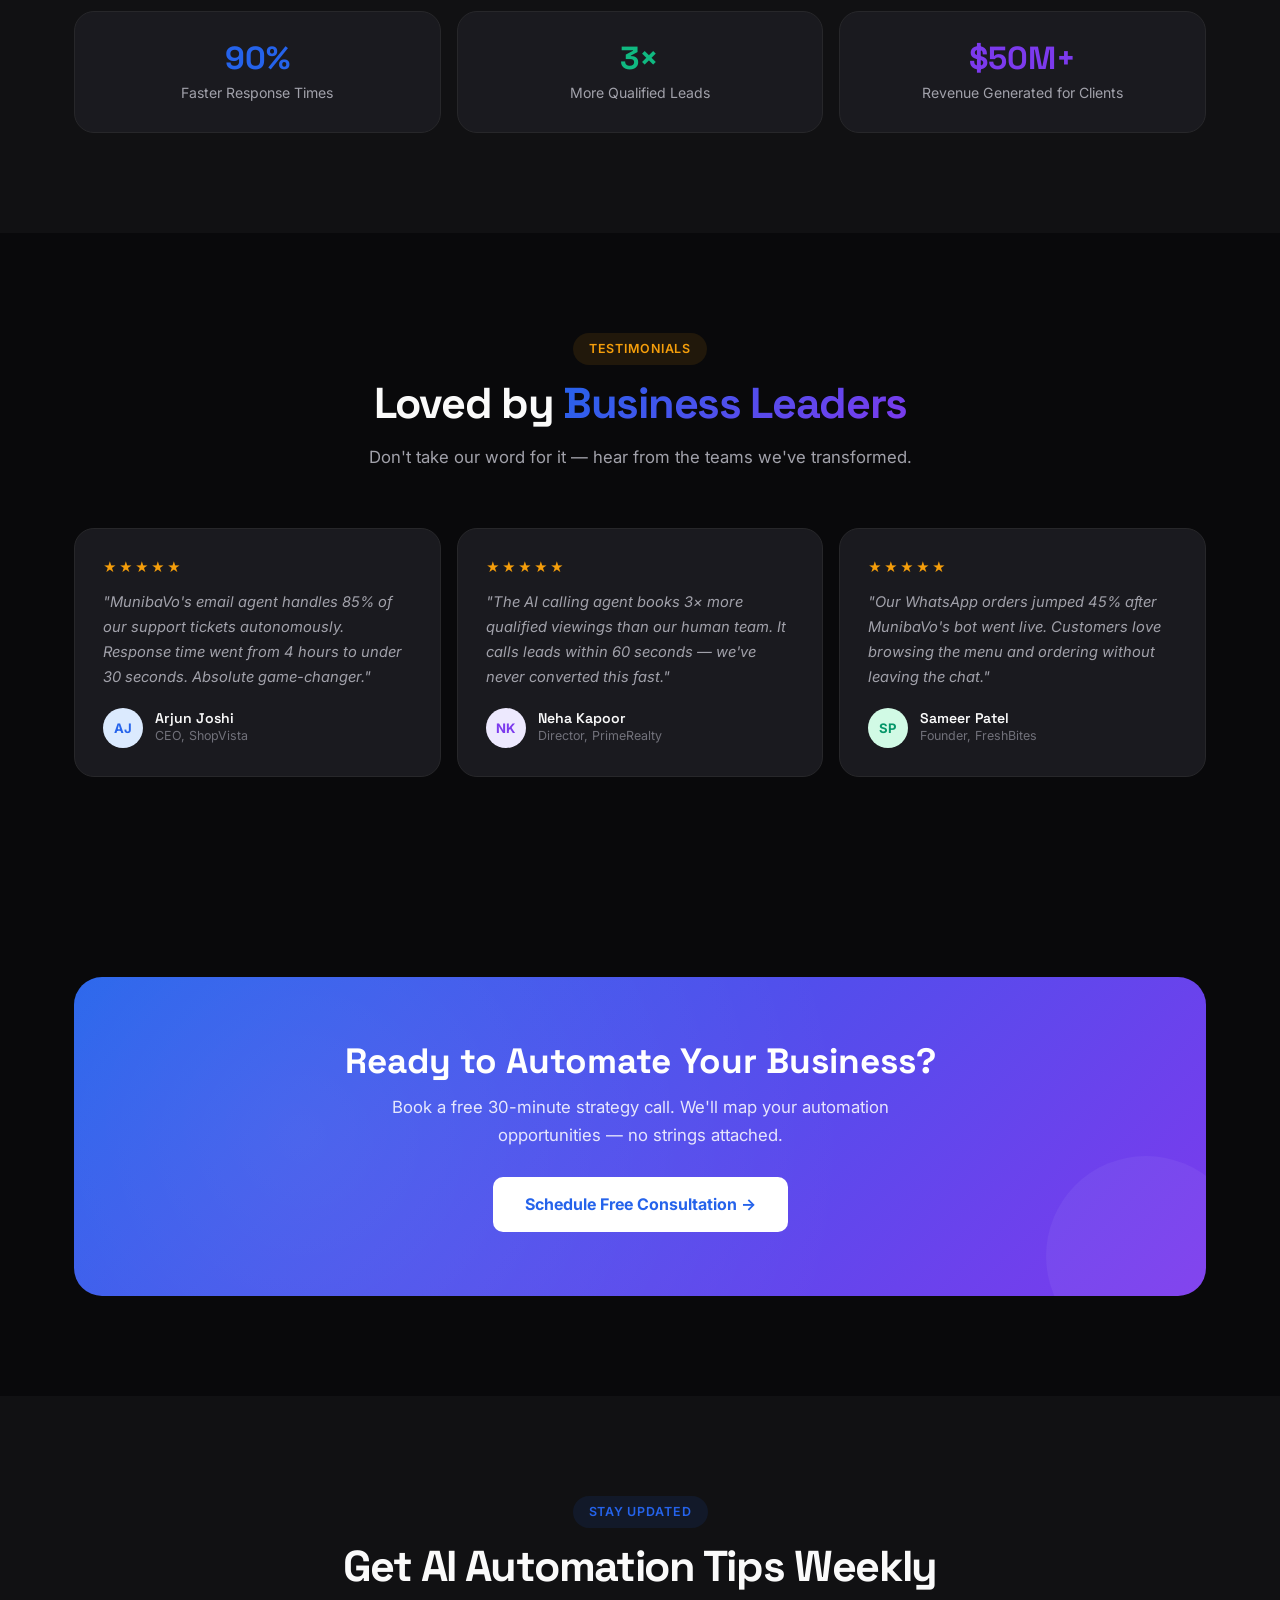
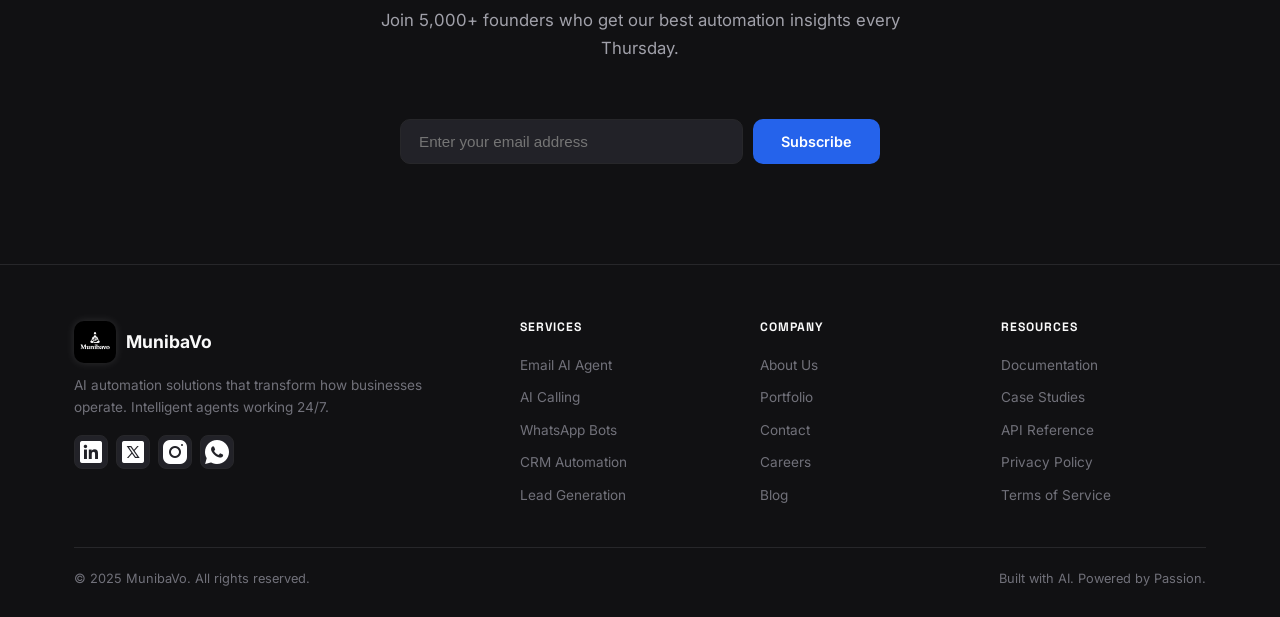
==== commit 9dd7a337: "new changes!" ====
--- a/index.html
+++ b/index.html
@@ -120,7 +120,7 @@
             </div>
             <div class="dash-body">
               <div class="dash-row">
-                <div class="dash-icon di-b">📧</div>
+                <div class="dash-icon di-b"><img src="email.png" alt="email"></div>
                 <div class="dash-info">
                   <h4>Email Agent</h4>
                   <p>Resolved 847 tickets today</p>
@@ -128,7 +128,7 @@
                 <div class="dash-badge db-grn">Active</div>
               </div>
               <div class="dash-row">
-                <div class="dash-icon di-g">📞</div>
+                <div class="dash-icon di-g"><img src="phone.png" alt="phone"></div>
                 <div class="dash-info">
                   <h4>Call Agent</h4>
                   <p>38 calls handled this hour</p>
@@ -144,38 +144,38 @@
                 <div class="dash-badge db-ac">Running</div>
               </div>
               <div class="dash-row">
-                <div class="dash-icon di-a">⚙️</div>
-                <div class="dash-info">
-                  <h4>CRM Sync</h4>
-                  <p>Next run in 5 min</p>
+                <div class="dash-icon di-a"><img src="sync.png" alt="sync" </div>
+                  <div class="dash-info">
+                    <h4>CRM Sync</h4>
+                    <p>Next run in 5 min</p>
+                  </div>
+                  <div class="dash-badge db-amb">Scheduled</div>
                 </div>
-                <div class="dash-badge db-amb">Scheduled</div>
+                <div class="dash-chart">
+                  <div class="chart-bar"></div>
+                  <div class="chart-bar"></div>
+                  <div class="chart-bar"></div>
+                  <div class="chart-bar"></div>
+                  <div class="chart-bar"></div>
+                  <div class="chart-bar"></div>
+                  <div class="chart-bar"></div>
+                  <div class="chart-bar"></div>
+                </div>
               </div>
-              <div class="dash-chart">
-                <div class="chart-bar"></div>
-                <div class="chart-bar"></div>
-                <div class="chart-bar"></div>
-                <div class="chart-bar"></div>
-                <div class="chart-bar"></div>
-                <div class="chart-bar"></div>
-                <div class="chart-bar"></div>
-                <div class="chart-bar"></div>
-              </div>
-            </div>
-          </div>
-          <div class="float-card fc1">
-            <div class="fc-ico fi-g">✓</div>Lead qualified — booked demo
-          </div>
-          <div class="float-card fc2">
-            <div class="fc-ico fi-b">📧</div>847 emails handled today
-          </div>
-          <div class="float-card fc3">
-            <div class="fc-ico fi-p">↑</div><span style="color:var(--grn);font-weight:800">+42%</span>&nbsp;conversion
-            rate
-          </div>
-        </div>
-      </div>
-    </div>
+            </div>
+            <div class="float-card fc1">
+              <div class="fc-ico fi-g">✓</div>Lead qualified — booked demo
+            </div>
+            <div class="float-card fc2">
+              <div class="fc-ico fi-b">📧</div>847 emails handled today
+            </div>
+            <div class="float-card fc3">
+              <div class="fc-ico fi-p">↑</div><span style="color:var(--grn);font-weight:800">+42%</span>&nbsp;conversion
+              rate
+            </div>
+          </div>
+        </div>
+      </div>
   </section>
 
   <!-- MARQUEE -->
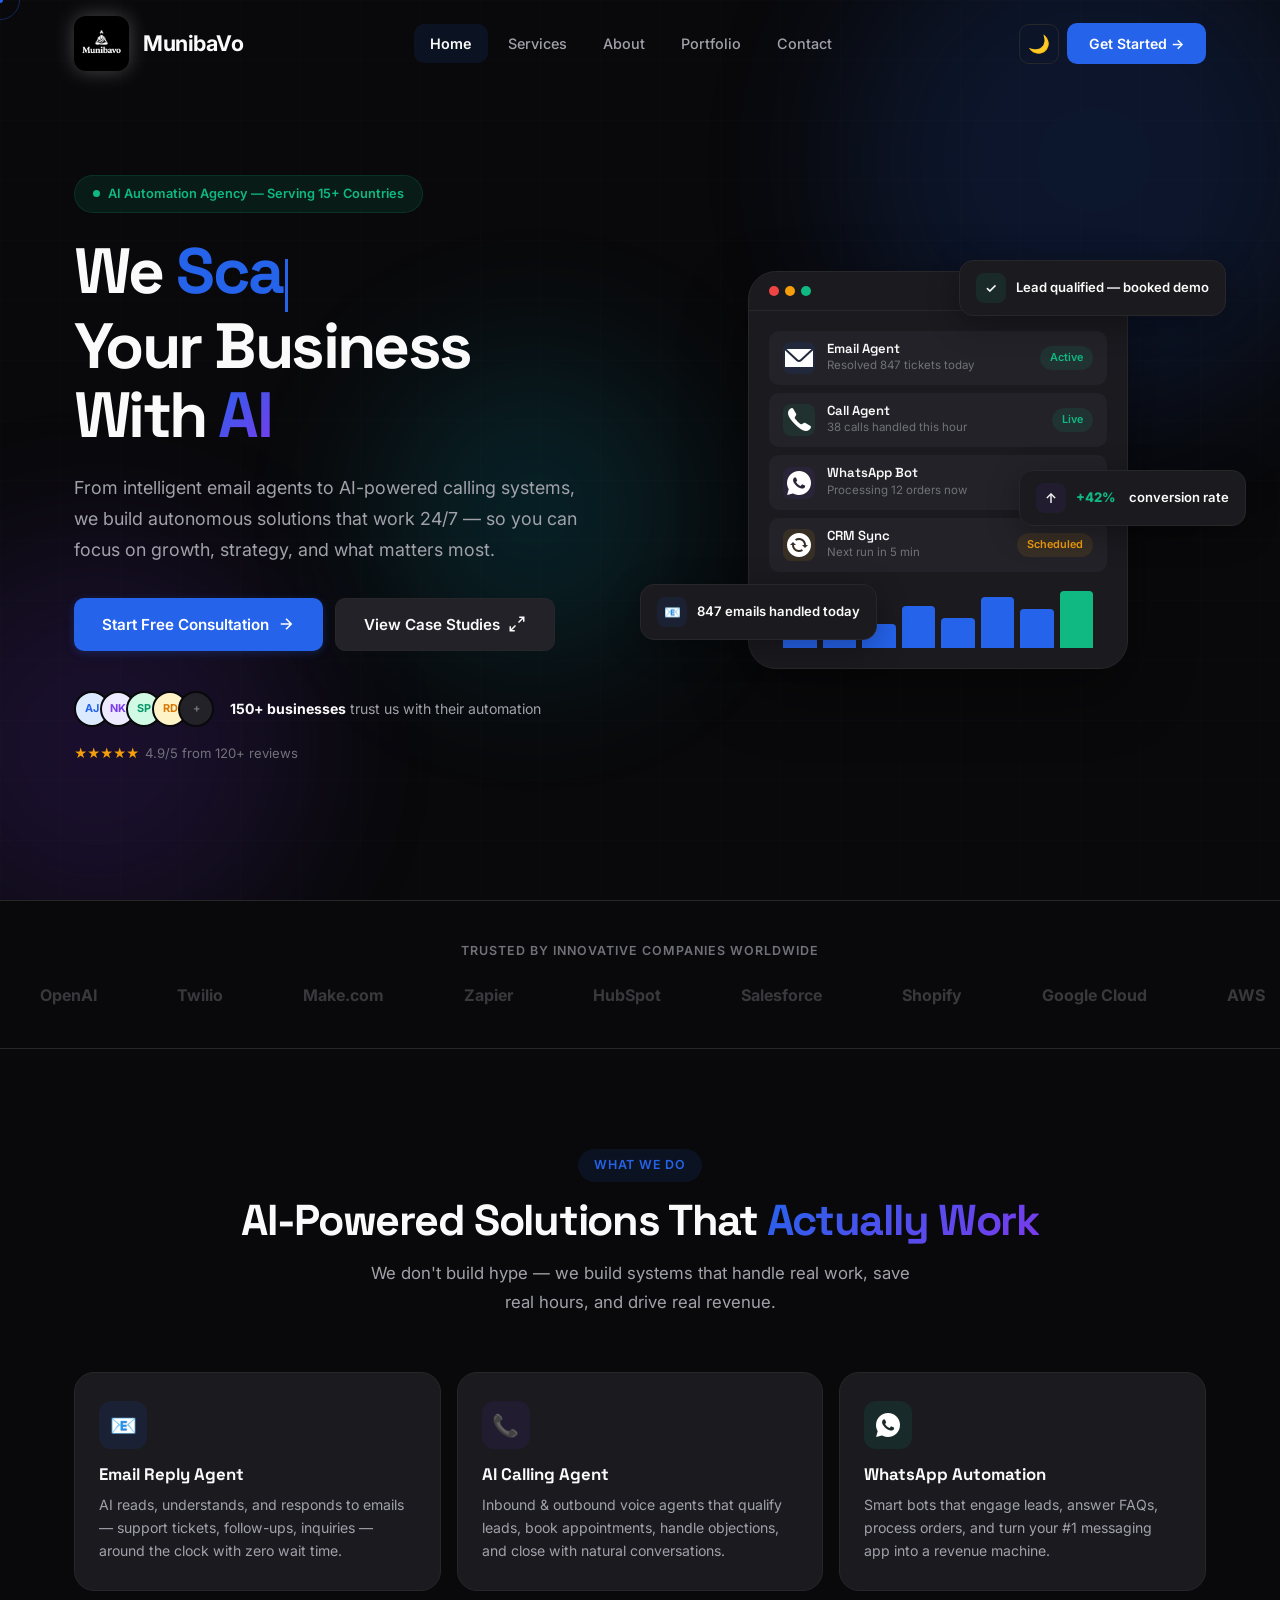
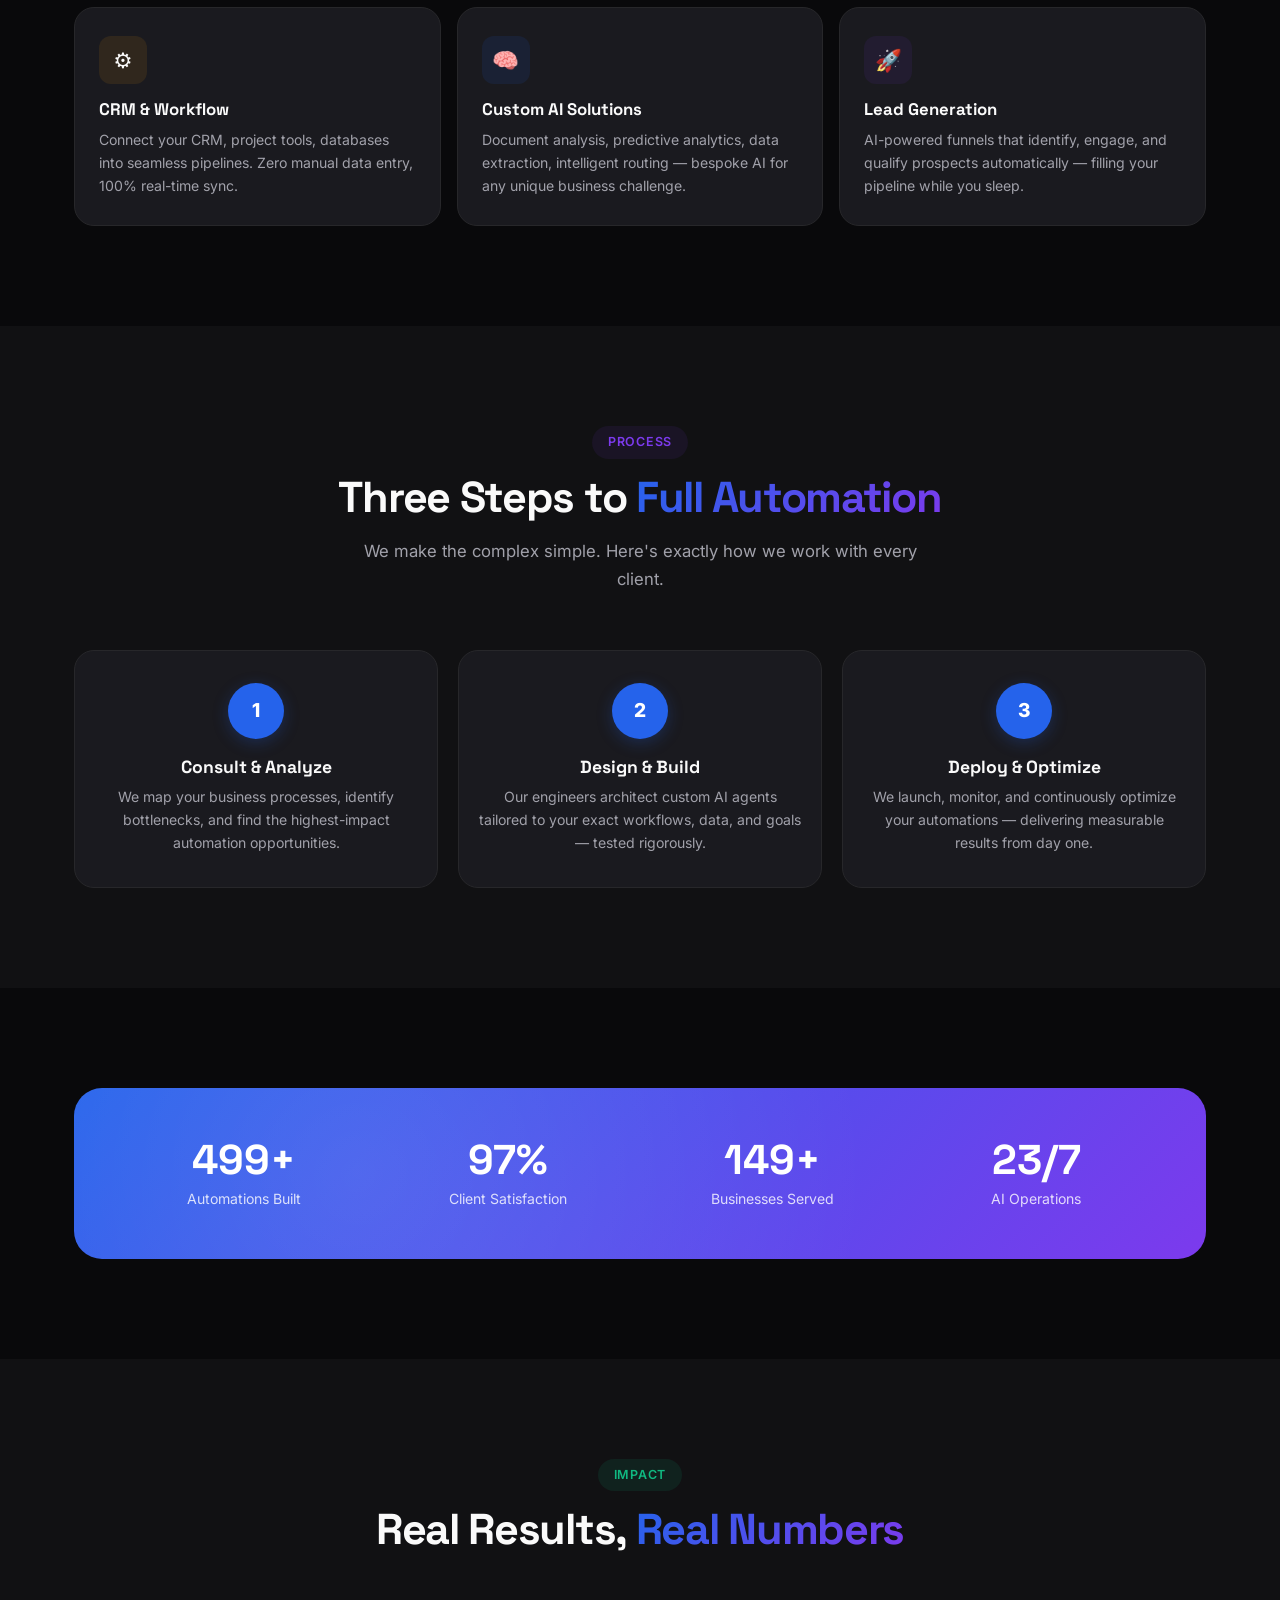
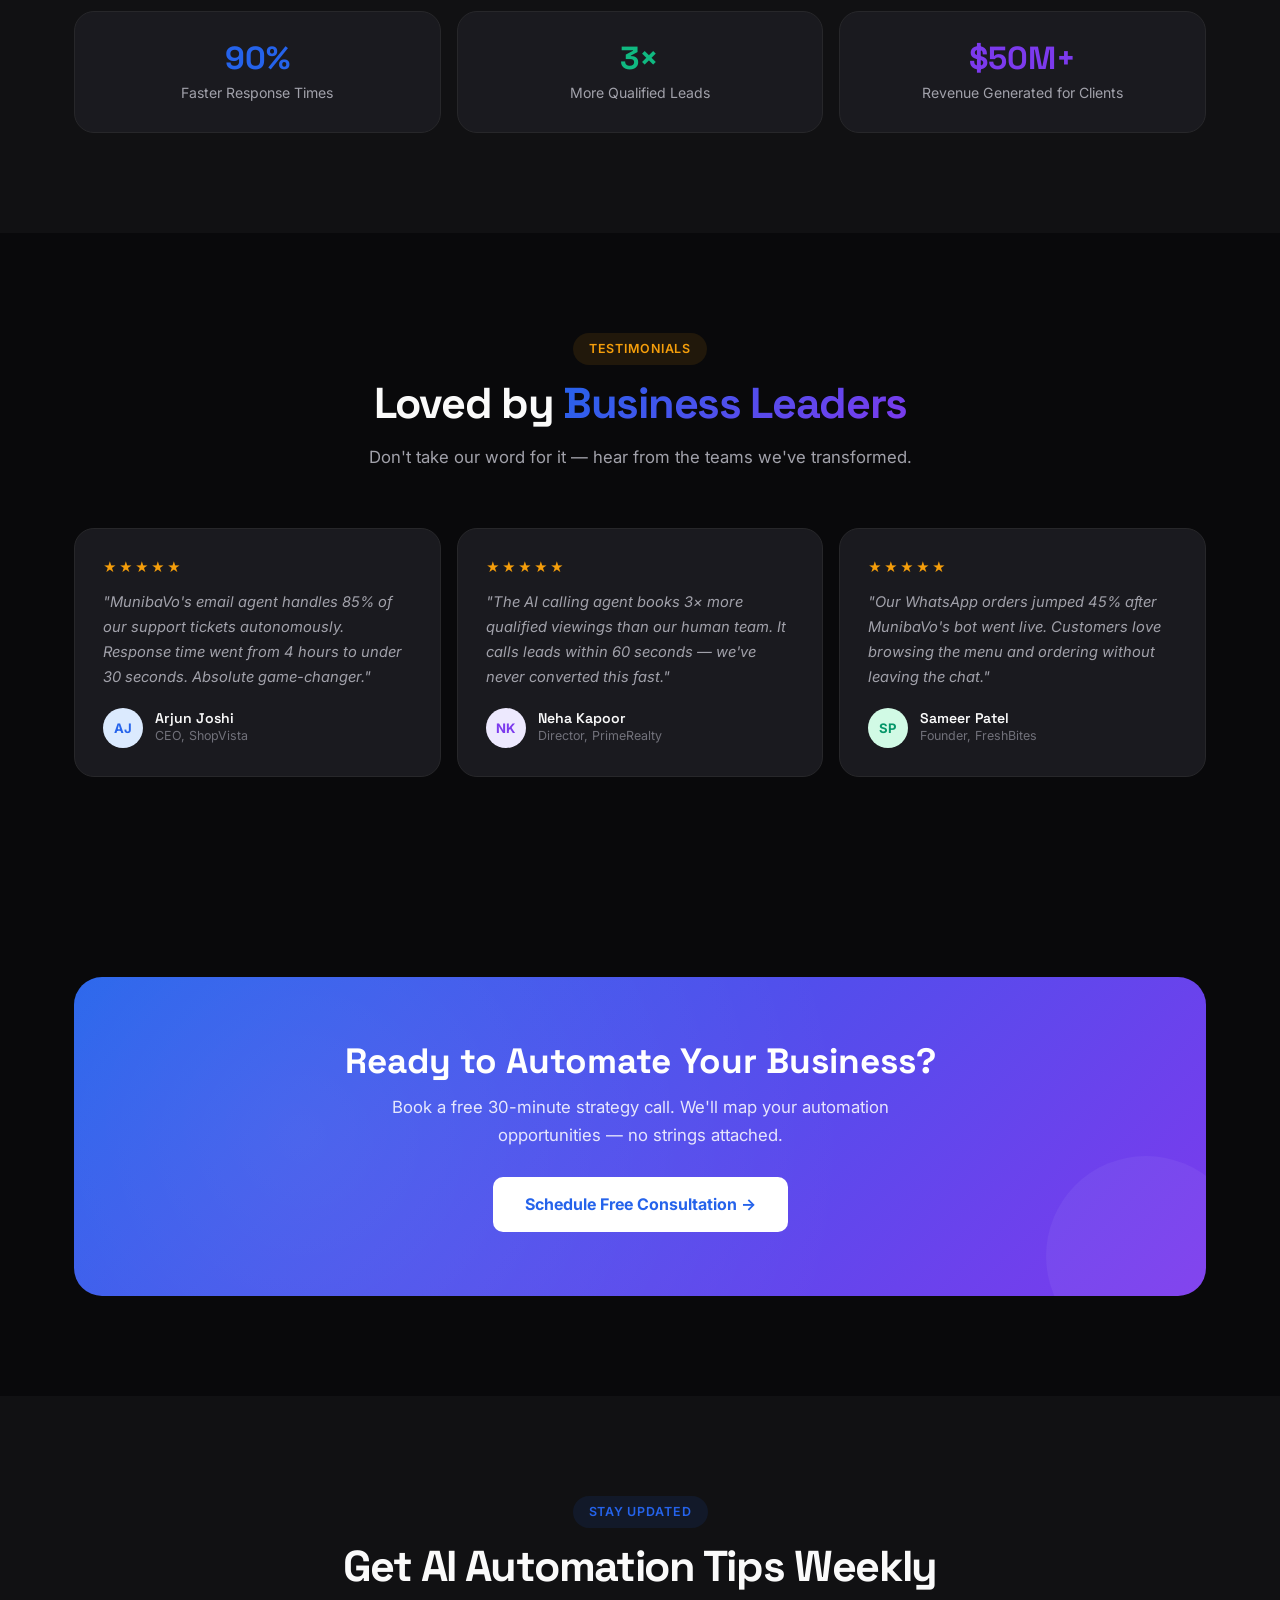
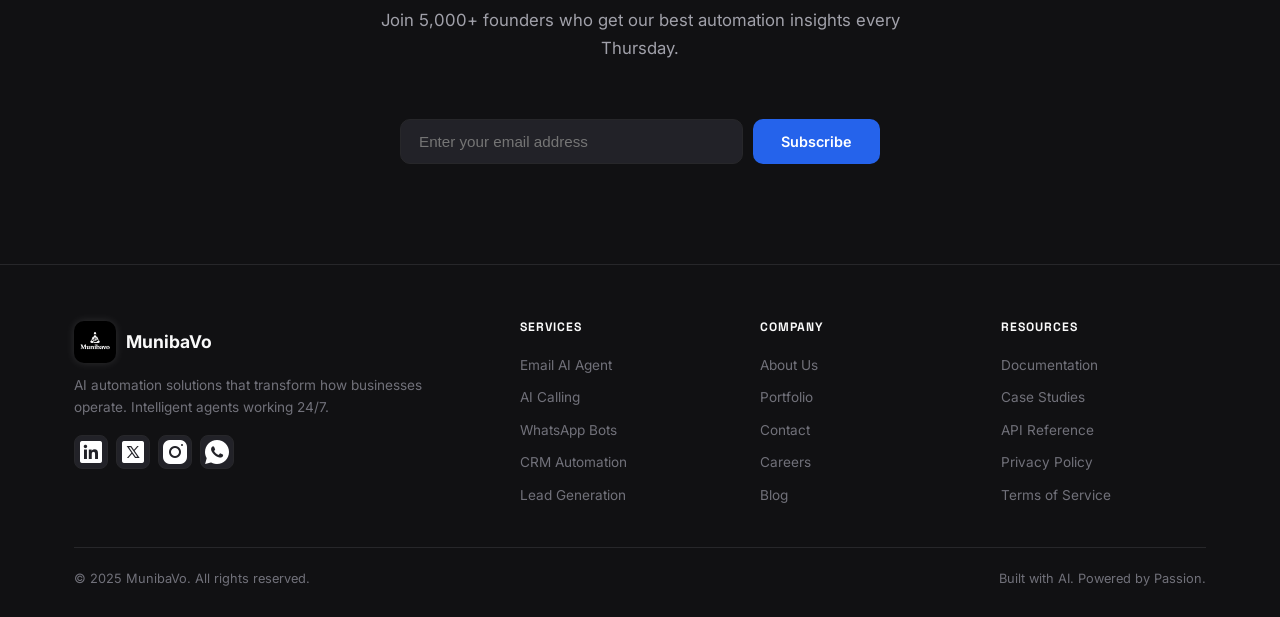
==== commit 6127e2cd: "new changes!" ====
--- a/index.html
+++ b/index.html
@@ -144,38 +144,38 @@
                 <div class="dash-badge db-ac">Running</div>
               </div>
               <div class="dash-row">
-                <div class="dash-icon di-a"><img src="sync.png" alt="sync" </div>
-                  <div class="dash-info">
-                    <h4>CRM Sync</h4>
-                    <p>Next run in 5 min</p>
-                  </div>
-                  <div class="dash-badge db-amb">Scheduled</div>
+                <div class="dash-icon di-a"><img src="sync.png" alt="sync"></div>
+                <div class="dash-info">
+                  <h4>CRM Sync</h4>
+                  <p>Next run in 5 min</p>
                 </div>
-                <div class="dash-chart">
-                  <div class="chart-bar"></div>
-                  <div class="chart-bar"></div>
-                  <div class="chart-bar"></div>
-                  <div class="chart-bar"></div>
-                  <div class="chart-bar"></div>
-                  <div class="chart-bar"></div>
-                  <div class="chart-bar"></div>
-                  <div class="chart-bar"></div>
-                </div>
+                <div class="dash-badge db-amb">Scheduled</div>
               </div>
-            </div>
-            <div class="float-card fc1">
-              <div class="fc-ico fi-g">✓</div>Lead qualified — booked demo
-            </div>
-            <div class="float-card fc2">
-              <div class="fc-ico fi-b">📧</div>847 emails handled today
-            </div>
-            <div class="float-card fc3">
-              <div class="fc-ico fi-p">↑</div><span style="color:var(--grn);font-weight:800">+42%</span>&nbsp;conversion
-              rate
-            </div>
-          </div>
-        </div>
-      </div>
+              <div class="dash-chart">
+                <div class="chart-bar"></div>
+                <div class="chart-bar"></div>
+                <div class="chart-bar"></div>
+                <div class="chart-bar"></div>
+                <div class="chart-bar"></div>
+                <div class="chart-bar"></div>
+                <div class="chart-bar"></div>
+                <div class="chart-bar"></div>
+              </div>
+            </div>
+          </div>
+          <div class="float-card fc1">
+            <div class="fc-ico fi-g">✓</div>Lead qualified — booked demo
+          </div>
+          <div class="float-card fc2">
+            <div class="fc-ico fi-b">📧</div>847 emails handled today
+          </div>
+          <div class="float-card fc3">
+            <div class="fc-ico fi-p">↑</div><span style="color:var(--grn);font-weight:800">+42%</span>&nbsp;conversion
+            rate
+          </div>
+        </div>
+      </div>
+    </div>
   </section>
 
   <!-- MARQUEE -->
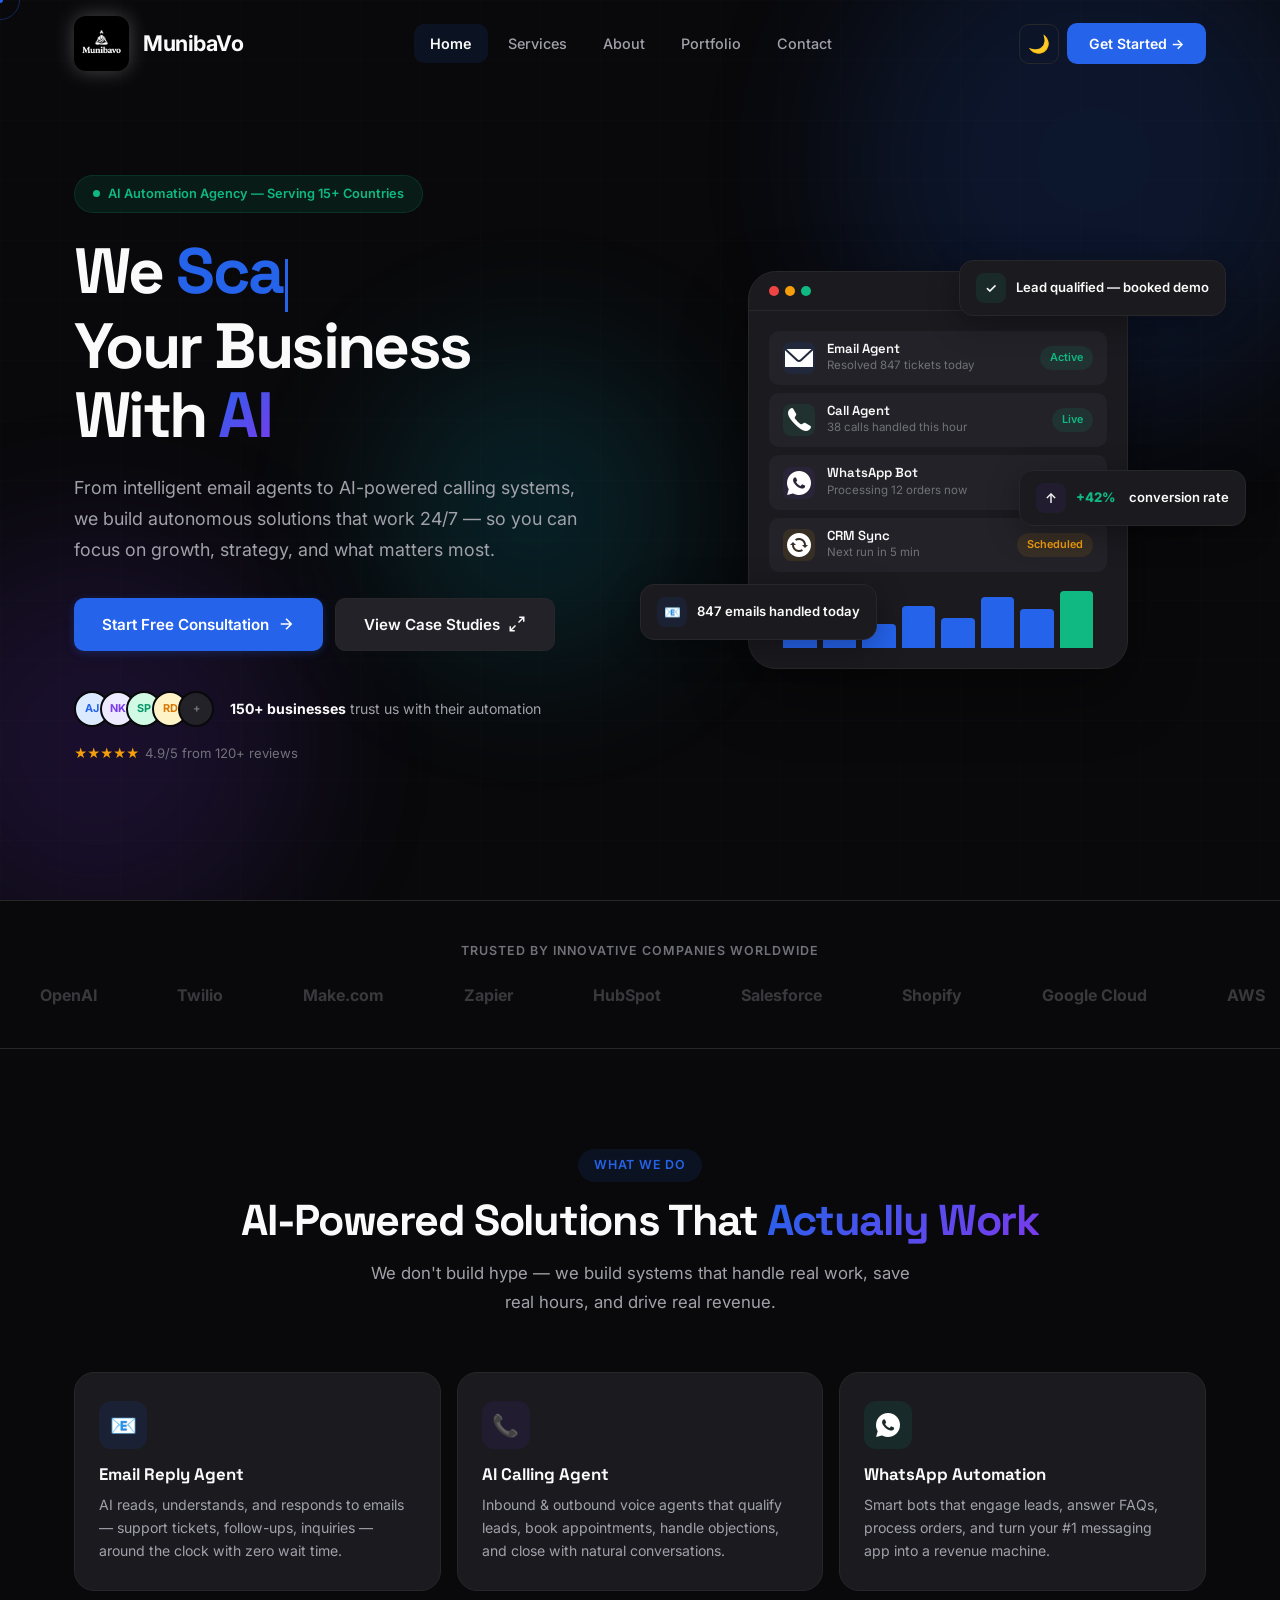
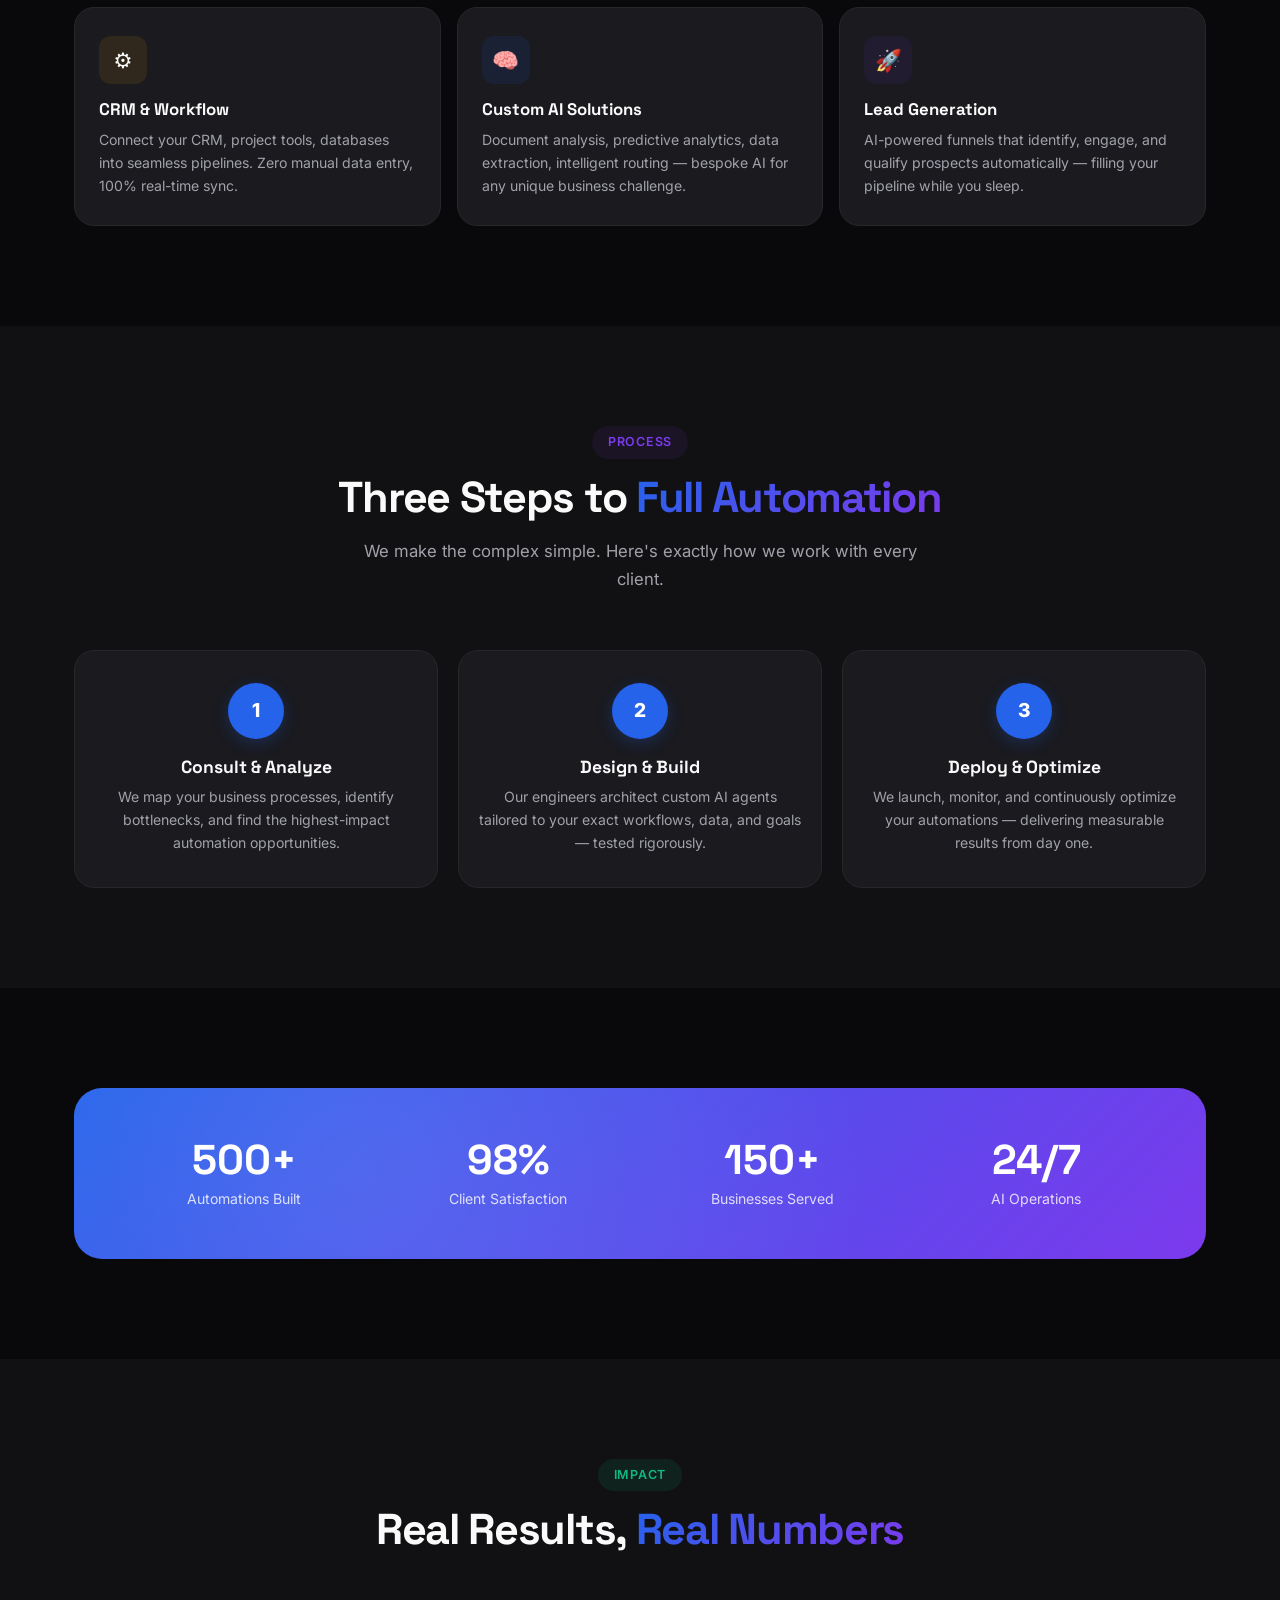
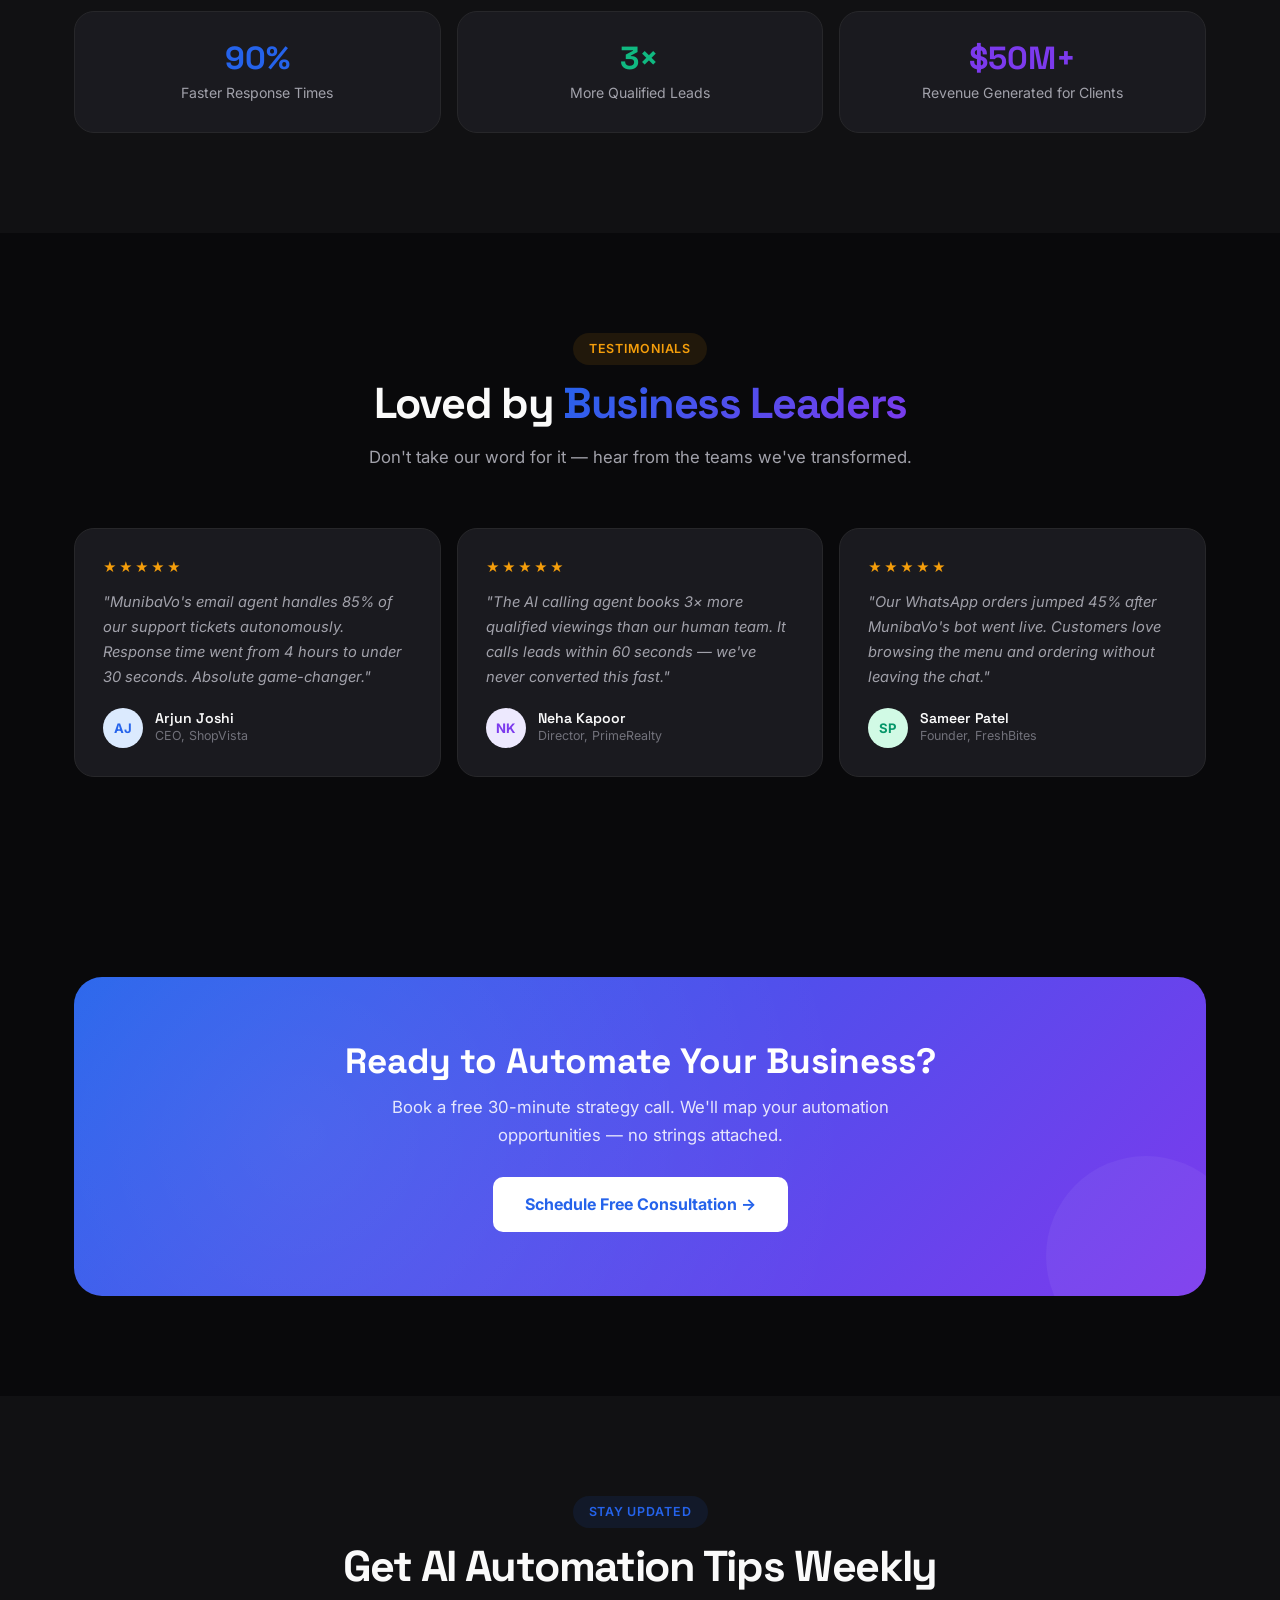
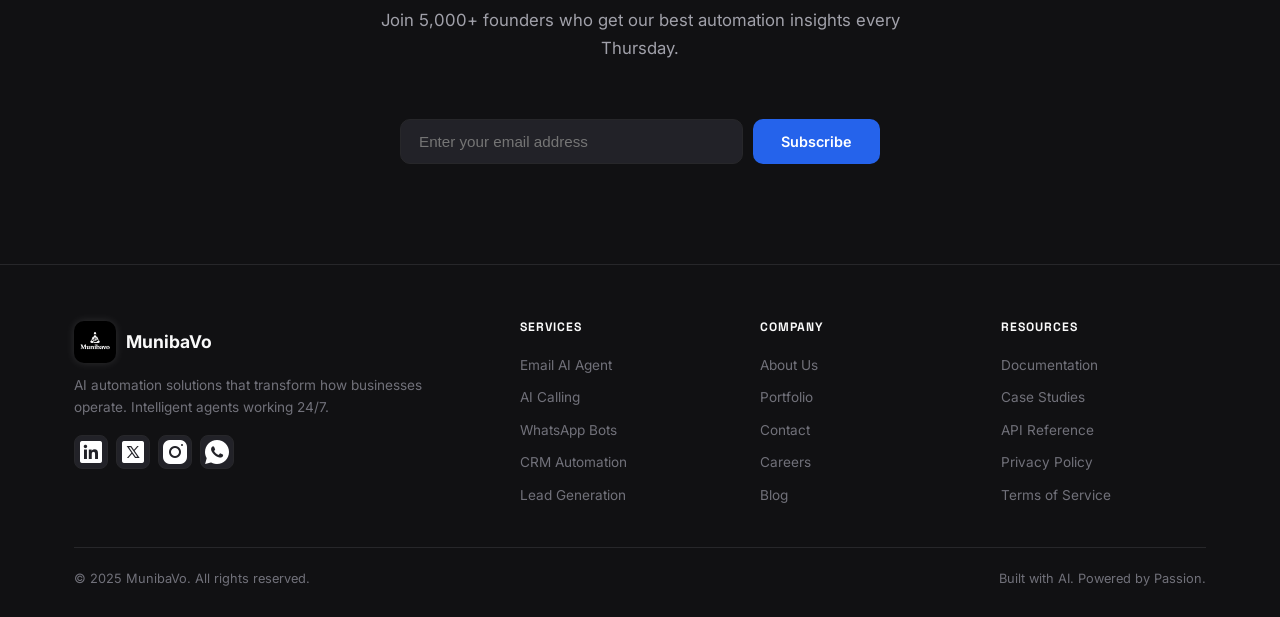
==== commit 7e935a53: "loader" ====
--- a/index.html
+++ b/index.html
@@ -19,15 +19,23 @@
   window.addEventListener("load", () => {
     setTimeout(() => {
       document.getElementById("pre-load").classList.add("done");
-    }, 900); // 3 seconds
+    }, 3000); // 3 seconds
   });
 </script>
 
 <body>
-
+<div id="pre-load" class="loader">
+  <div class="loader-inner"></div>
+  <video id="loader-video" src="loader.mp4" autoplay muted playsinline preload="auto"></video>
+  <div id="loader-progress-track"><div id="loader-progress-fill"></div></div>
+  <button id="loader-skip" onclick="dismissLoader()">Skip ↗</button>
+  </div>
+</div>
+  <!-- LOADER -->    
   <!-- LOADER -->
-  <!-- LOADER -->
-  <div id="pre-load" class="loader">
+
+
+  <!-- <div id="pre-load" class="loader">
     <div class="loader-inner">
       <div class="loader-logo">
         <img src="bavo.png" alt="MunibaVo">
@@ -38,7 +46,7 @@
       <div class="box"></div>
       <div class="box"></div>
     </div>
-  </div>
+  </div> -->
 
   <div id="scrollBar"></div>
   <div class="cur-ring" id="curR"></div>
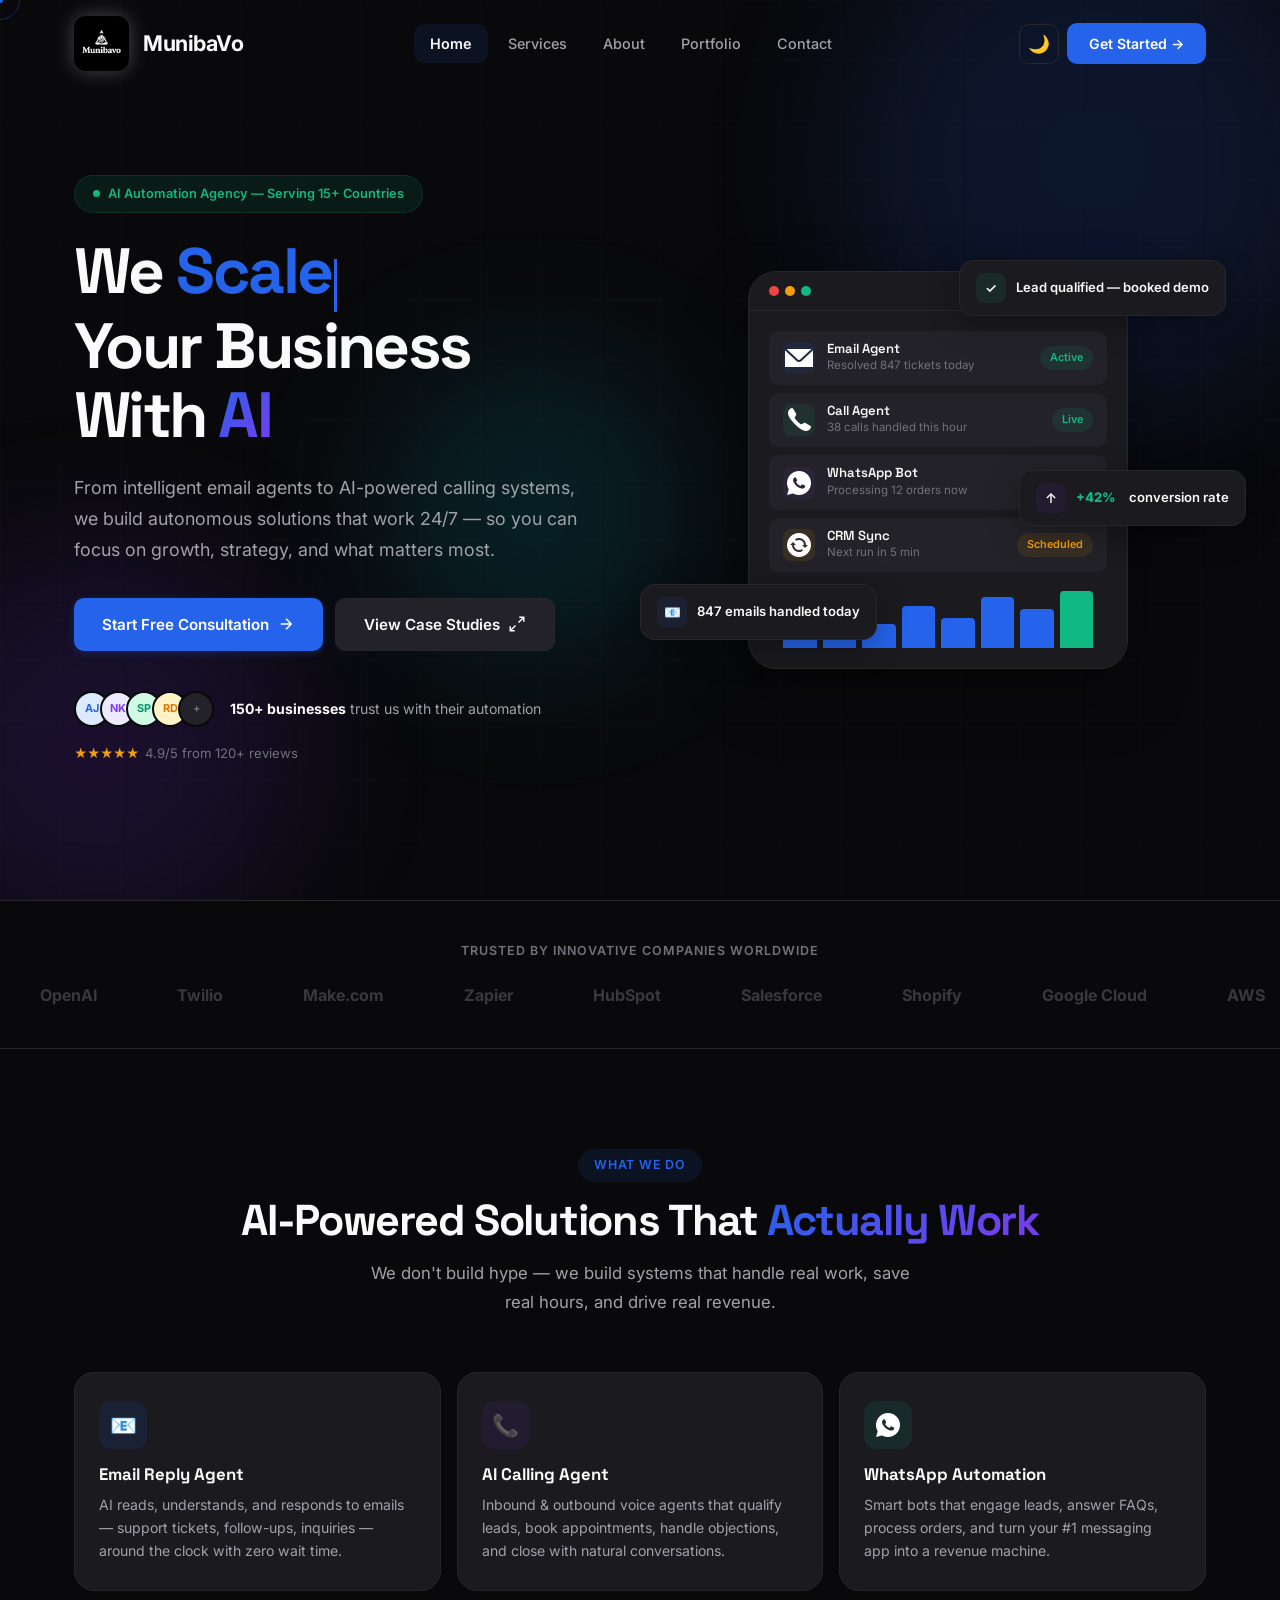
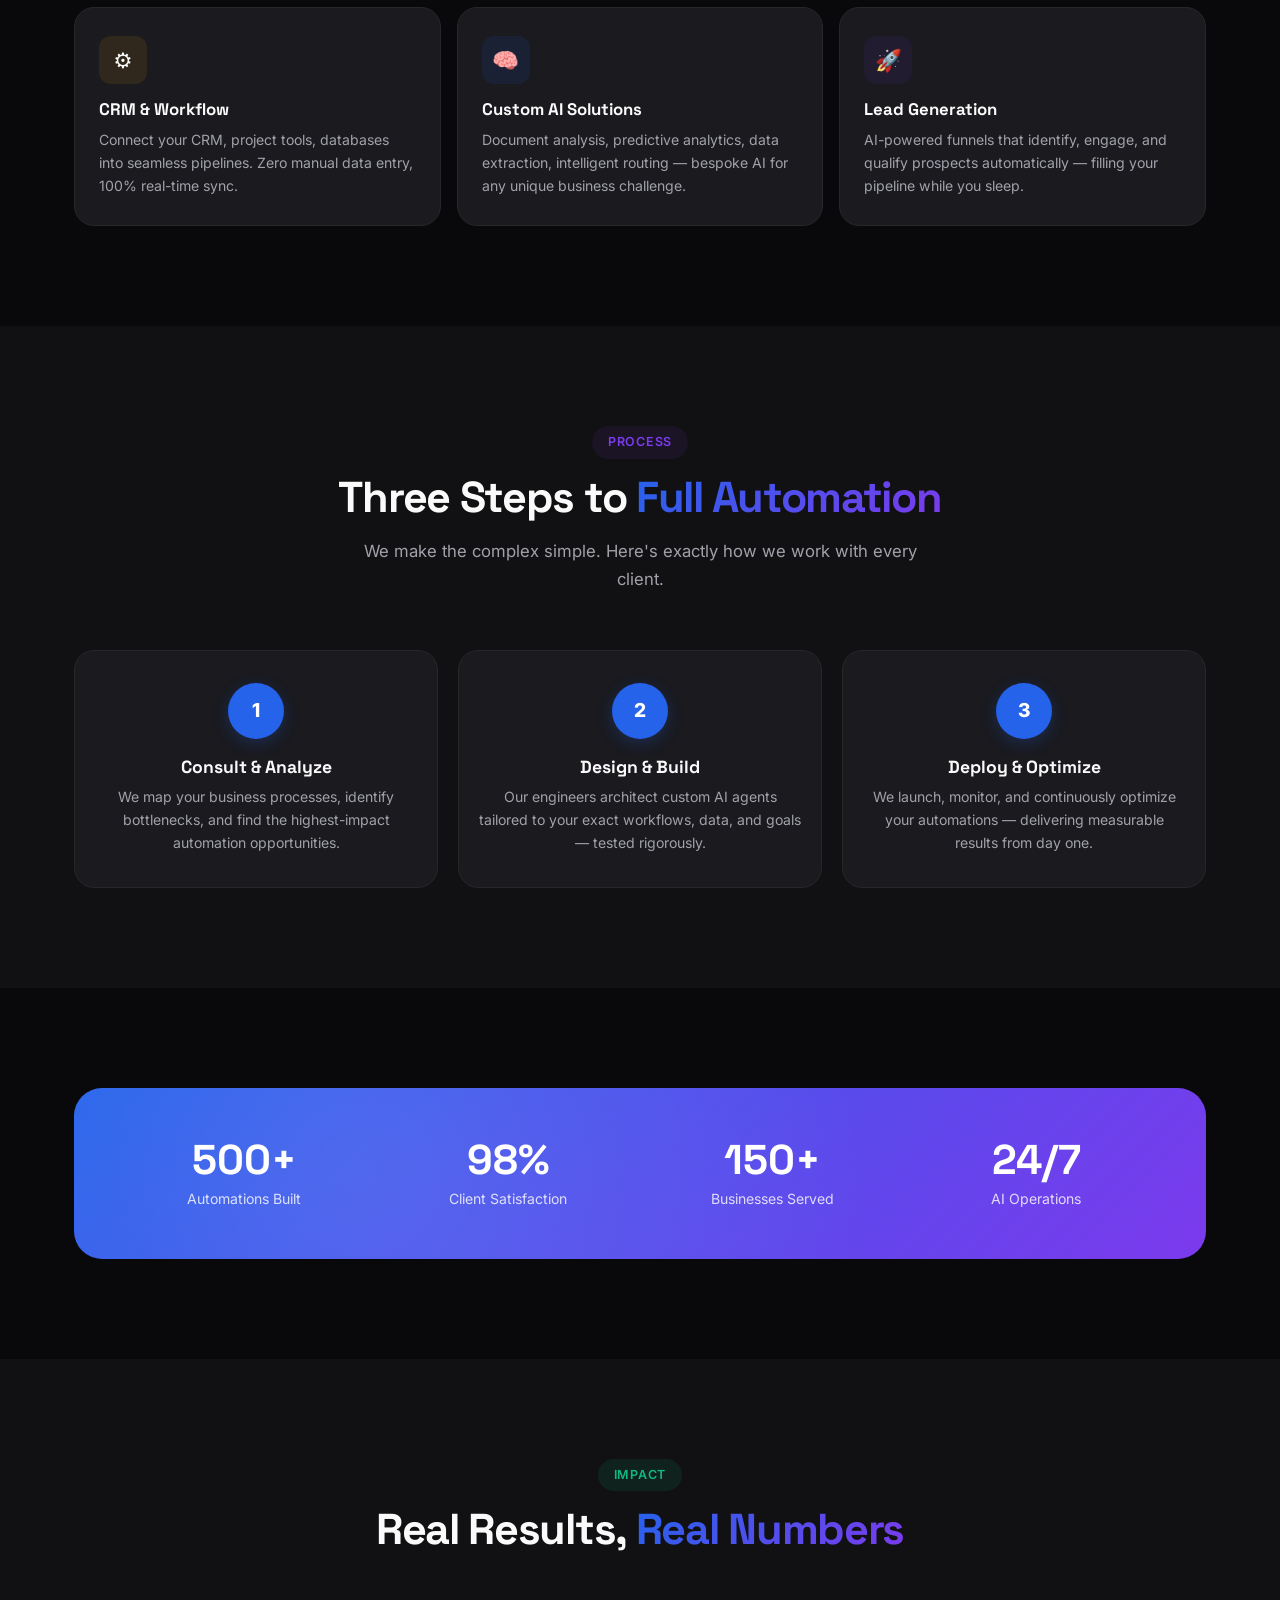
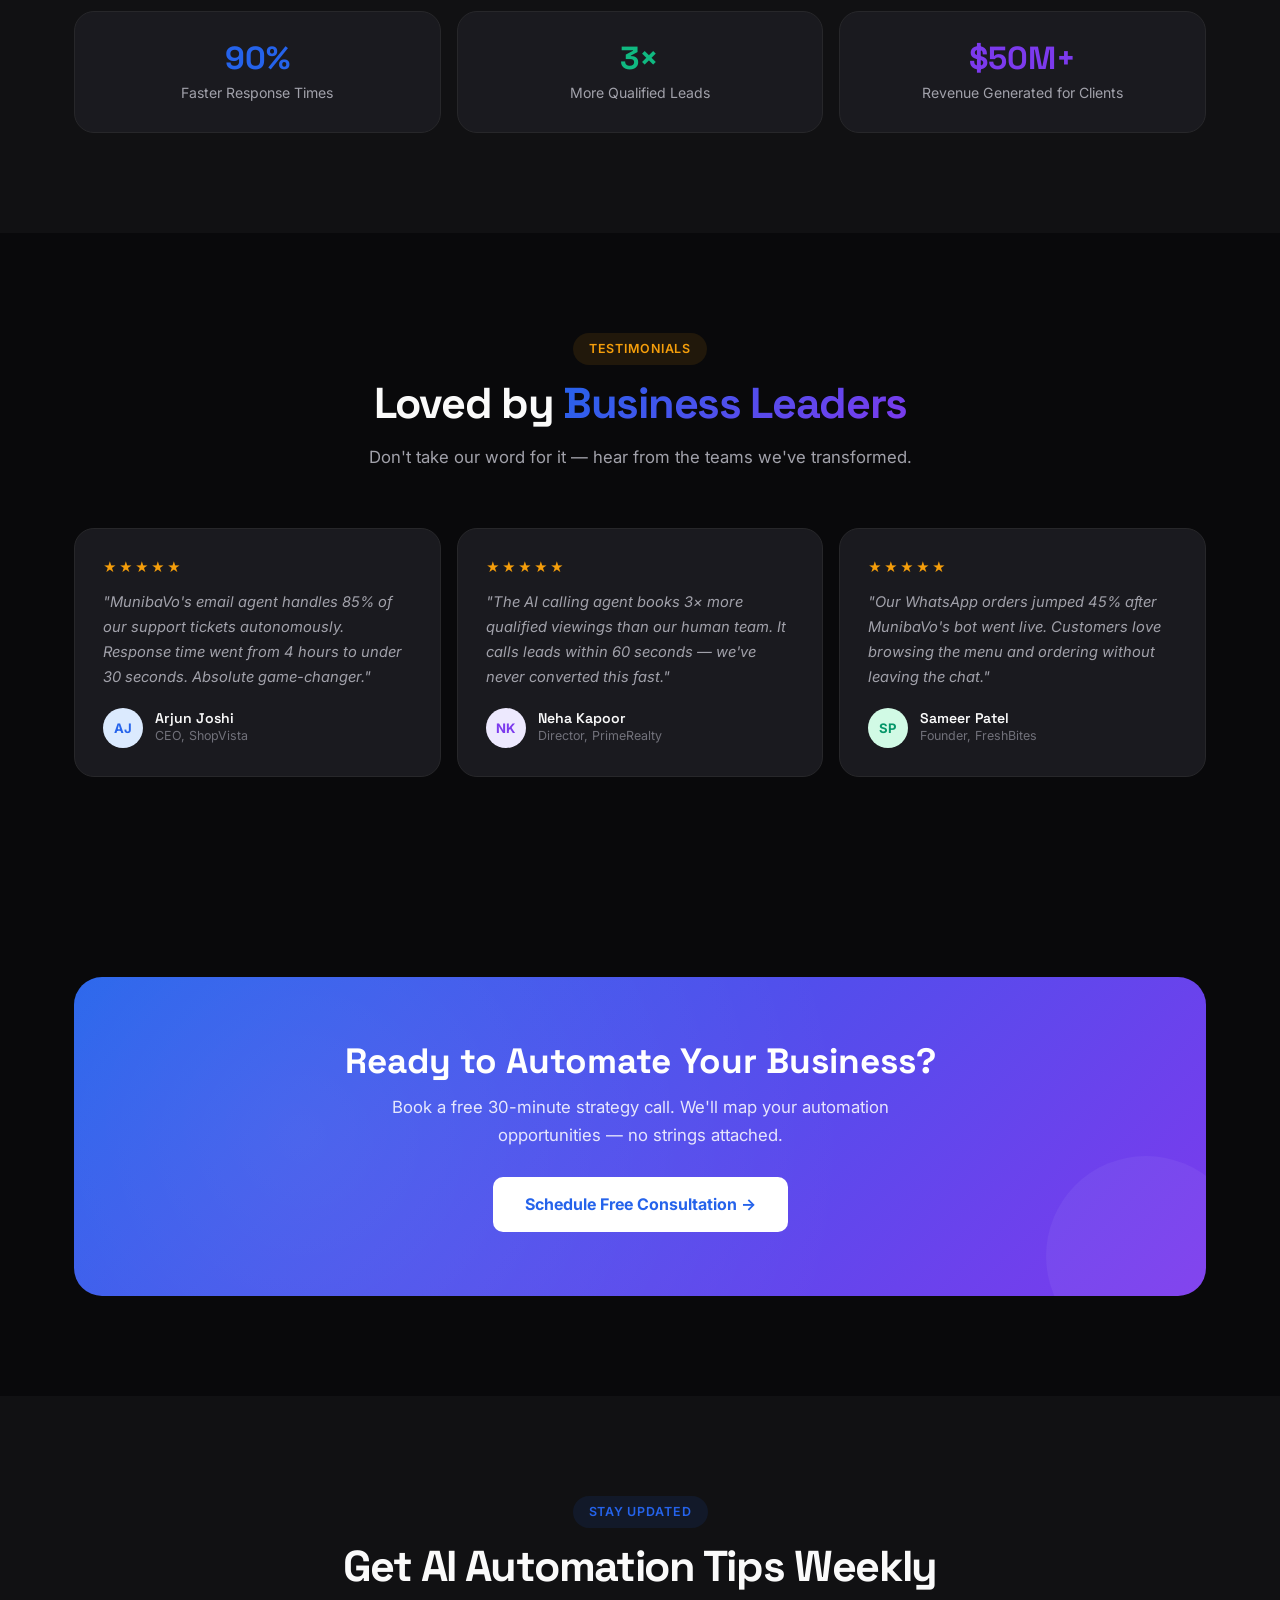
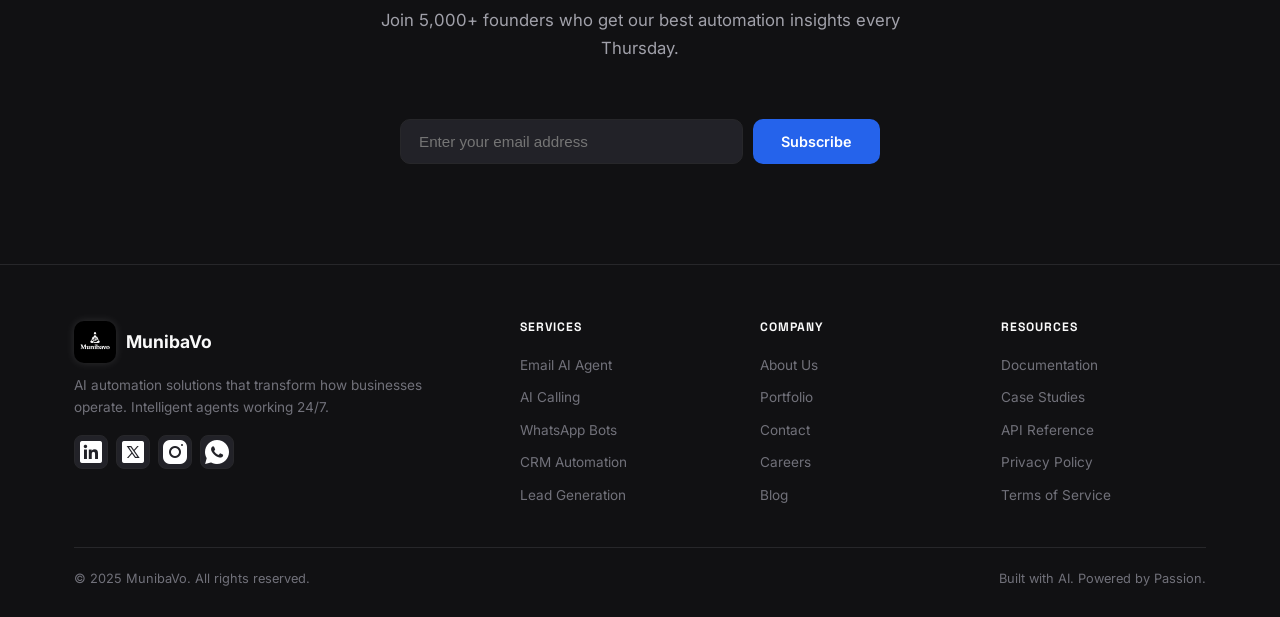
==== commit 4d4e8122: "new loader" ====
--- a/index.html
+++ b/index.html
@@ -28,7 +28,7 @@
   <div class="loader-inner"></div>
   <video id="loader-video" src="loader.mp4" autoplay muted playsinline preload="auto"></video>
   <div id="loader-progress-track"><div id="loader-progress-fill"></div></div>
-  <button id="loader-skip" onclick="dismissLoader()">Skip ↗</button>
+  <!-- <button id="loader-skip" onclick="dismissLoader()">Skip ↗</button> -->
   </div>
 </div>
   <!-- LOADER -->    
--- a/styles.css
+++ b/styles.css
@@ -19,6 +19,7 @@
   align-items: center;
   justify-content: center;
   z-index: 999999;
+  overflow: hidden;
   transition: opacity .7s ease, visibility .7s ease;
 }
 
@@ -36,6 +37,63 @@
   display: flex;
   align-items: center;
   justify-content: center;
+  z-index: 2;
+}
+
+#loader-video {
+  position: absolute;
+  inset: 0;
+  width: 100%;
+  height: 100%;
+  object-fit: cover;
+  object-position: center;
+  z-index: 1;
+}
+
+#loader-progress-track {
+  position: absolute;
+  bottom: 0;
+  left: 0;
+  right: 0;
+  height: 3px;
+  background: rgba(255, 255, 255, 0.12);
+  z-index: 3;
+}
+
+#loader-progress-fill {
+  height: 100%;
+  width: 0%;
+  background: linear-gradient(90deg, #fff, rgba(255, 255, 255, 0.5));
+  transition: width 0.1s linear;
+  box-shadow: 0 0 10px rgba(255, 255, 255, 0.5);
+}
+
+#loader-skip {
+  position: absolute;
+  bottom: 24px;
+  right: 28px;
+  z-index: 3;
+  background: rgba(255, 255, 255, 0.08);
+  color: rgba(255, 255, 255, 0.65);
+  border: 1px solid rgba(255, 255, 255, 0.18);
+  padding: 8px 20px;
+  border-radius: 100px;
+  font-size: 13px;
+  cursor: pointer;
+  backdrop-filter: blur(6px);
+  opacity: 0;
+  animation: fadeInSkip 0.5s 1.5s forwards;
+}
+
+#loader-skip:hover {
+  background: rgba(255, 255, 255, 0.18);
+  color: #fff;
+}
+
+@keyframes fadeInSkip {
+  to {
+    opacity: 1;
+  }
 }
 
 #pre-load .loader-inner .loader-logo {
